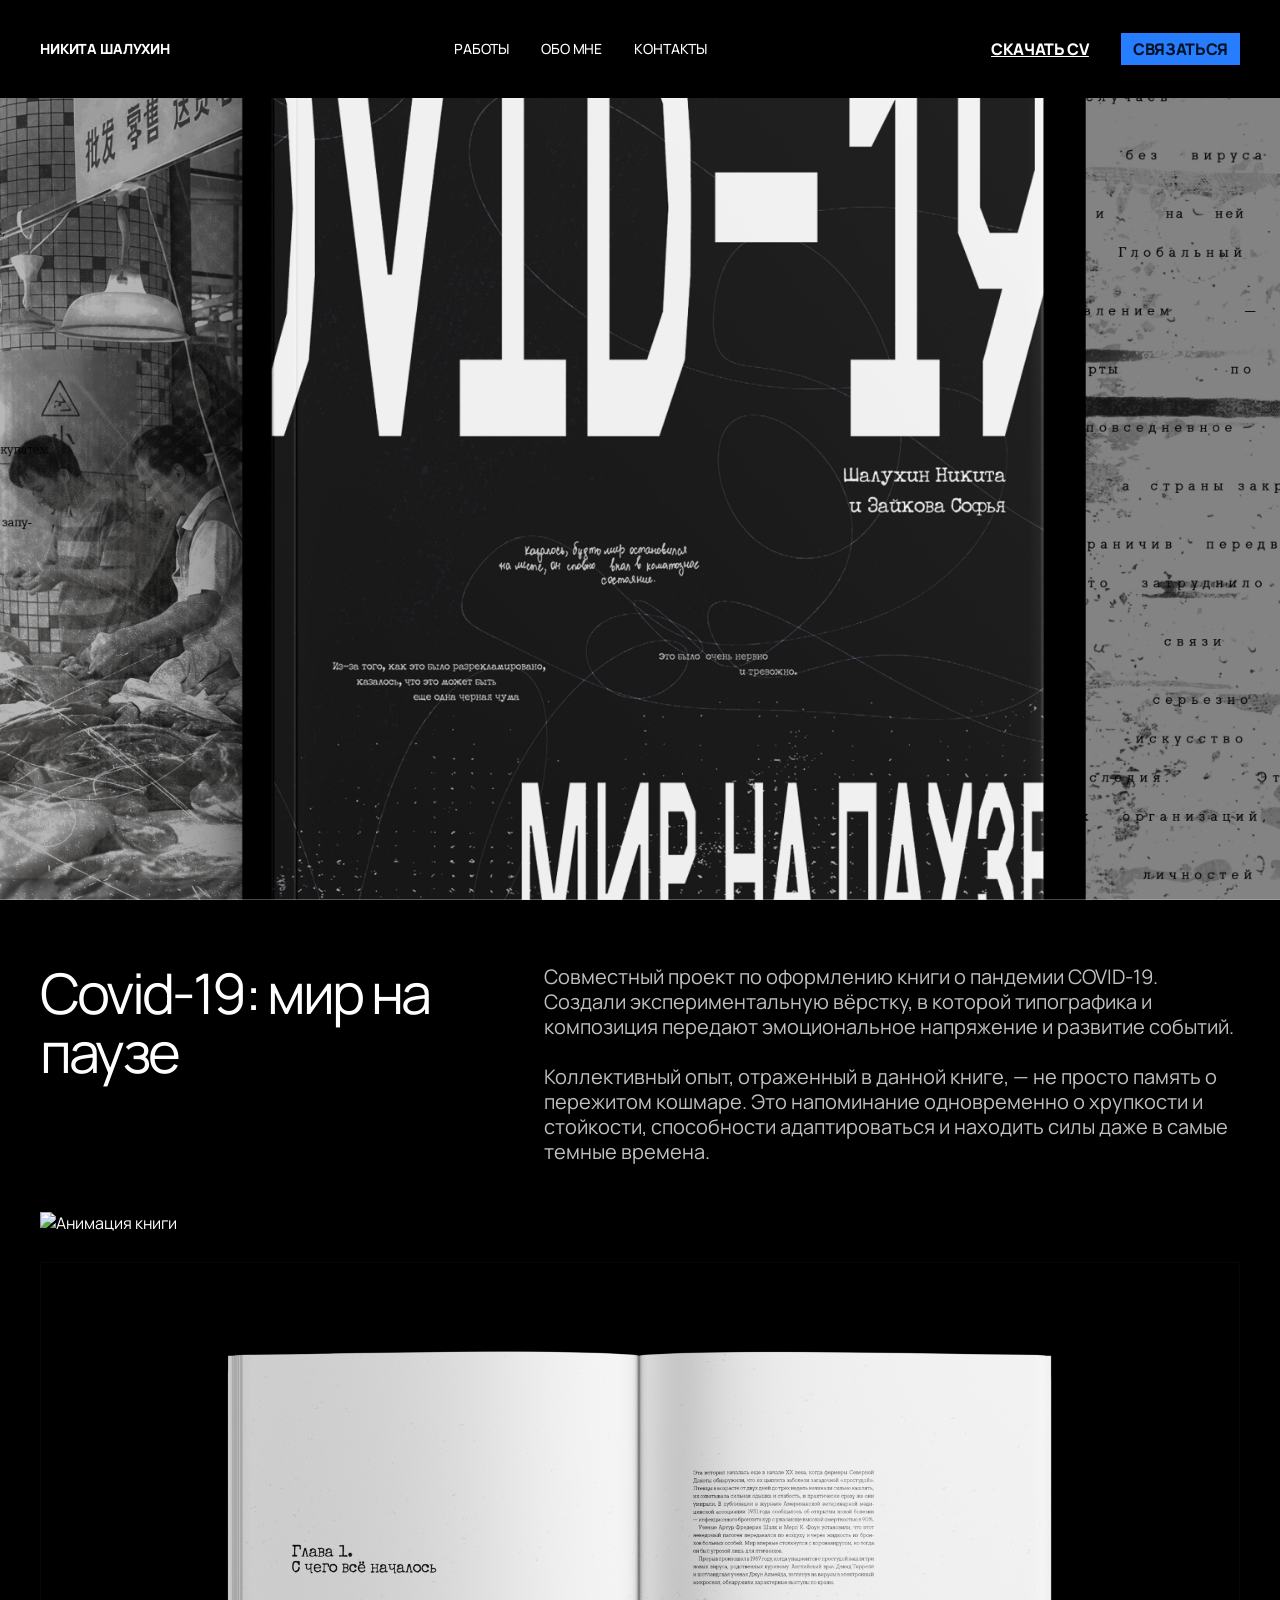
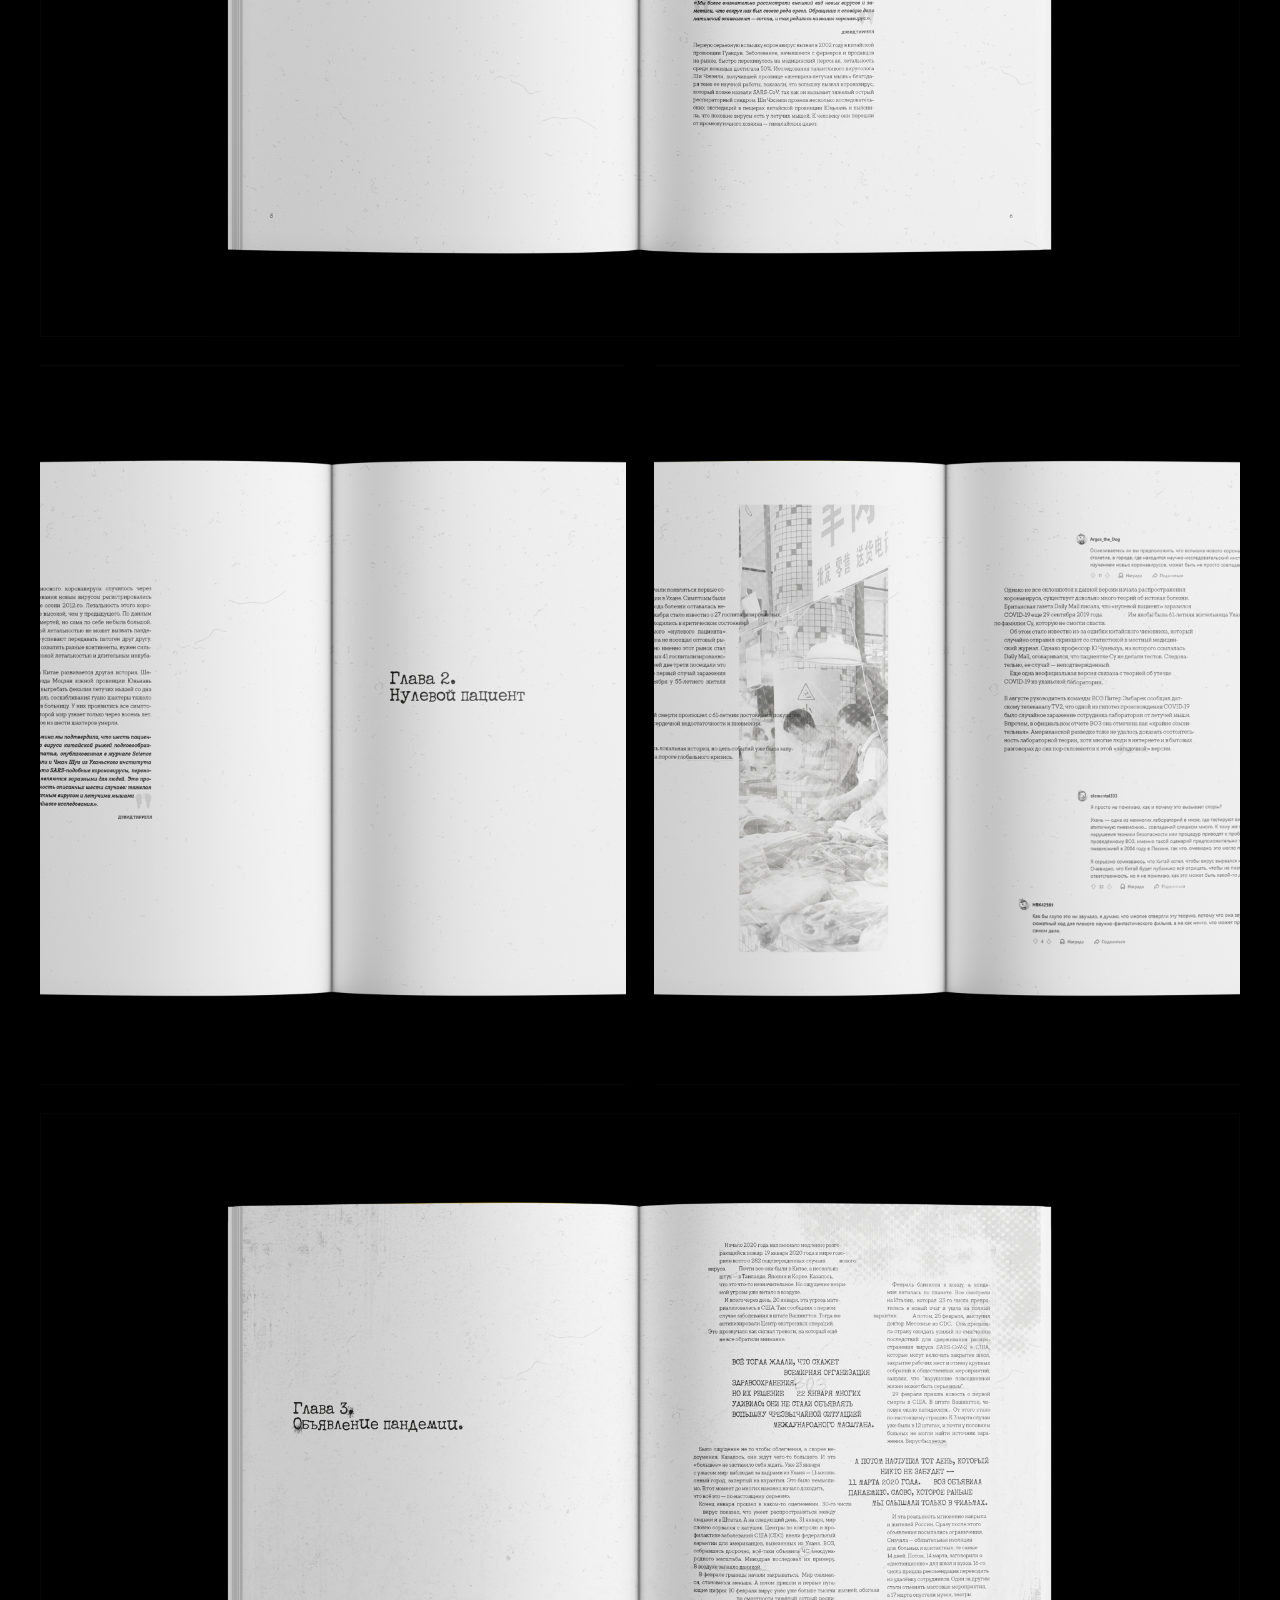
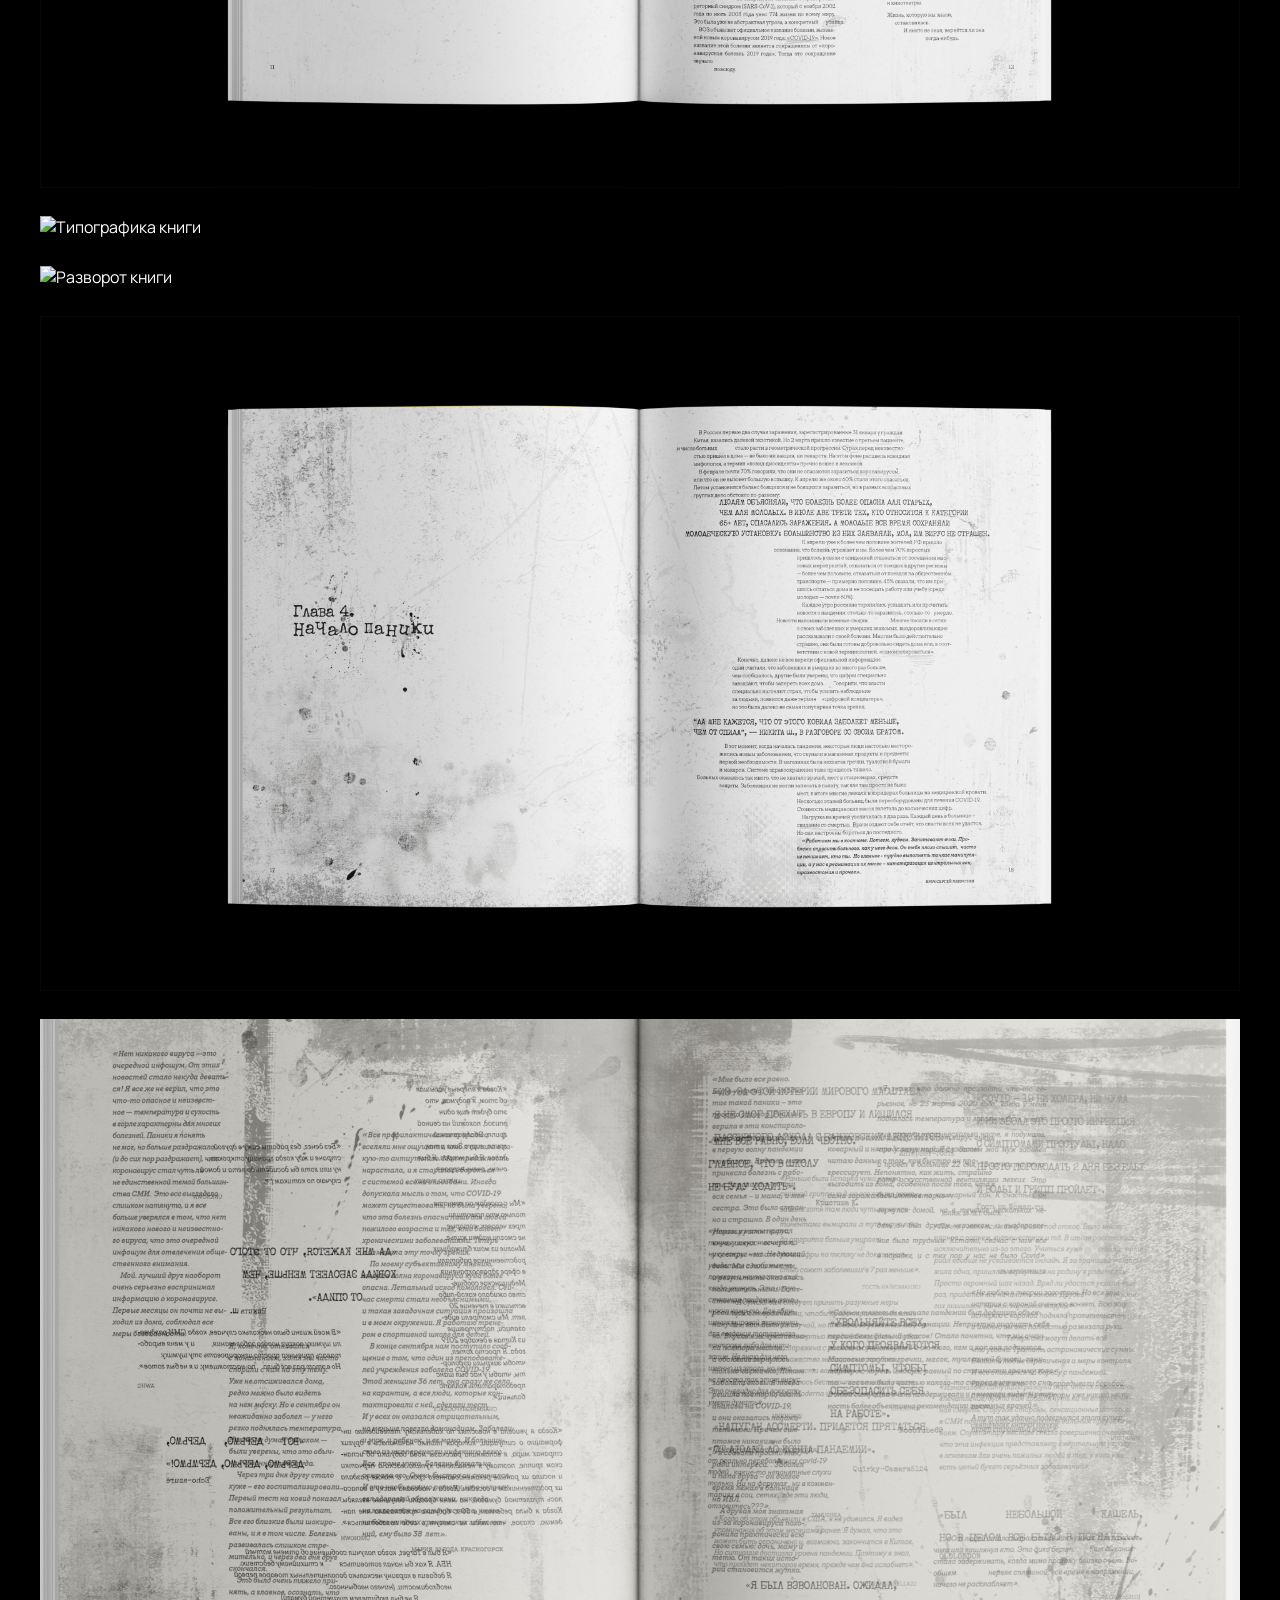
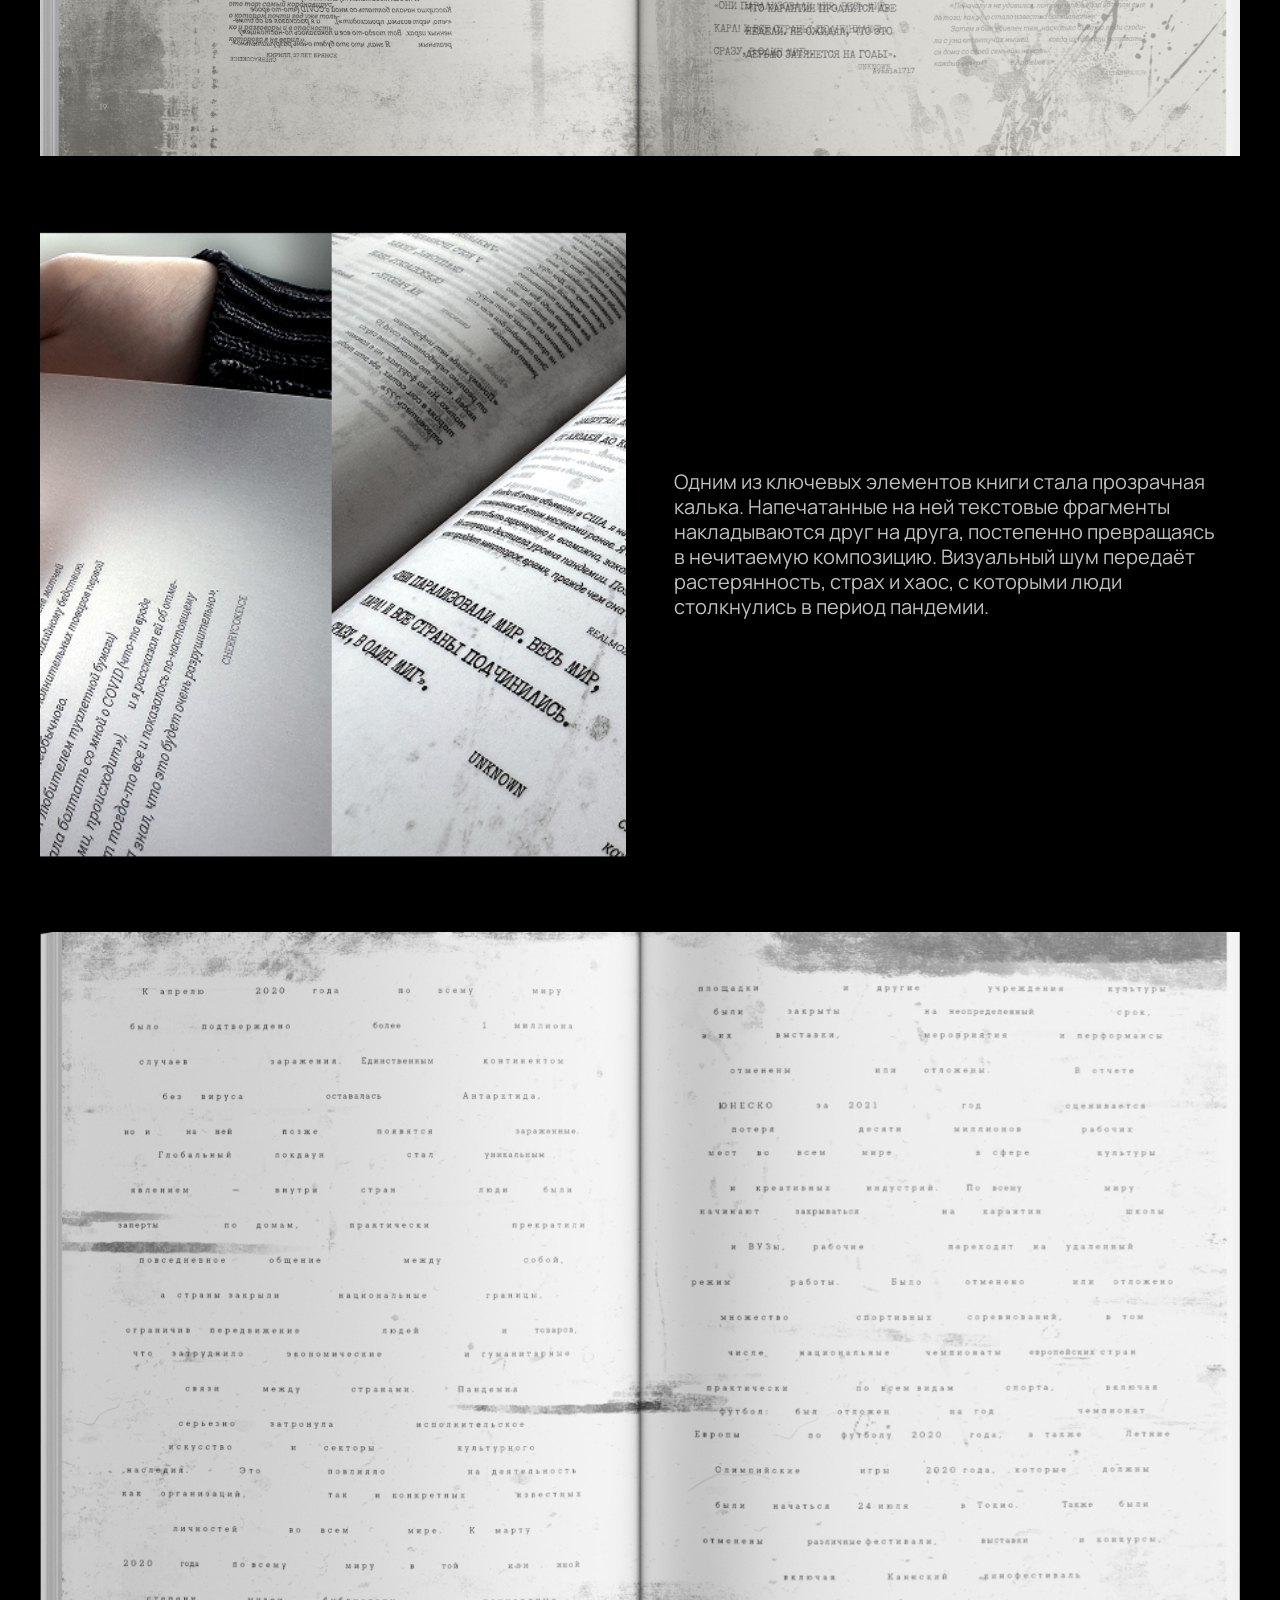
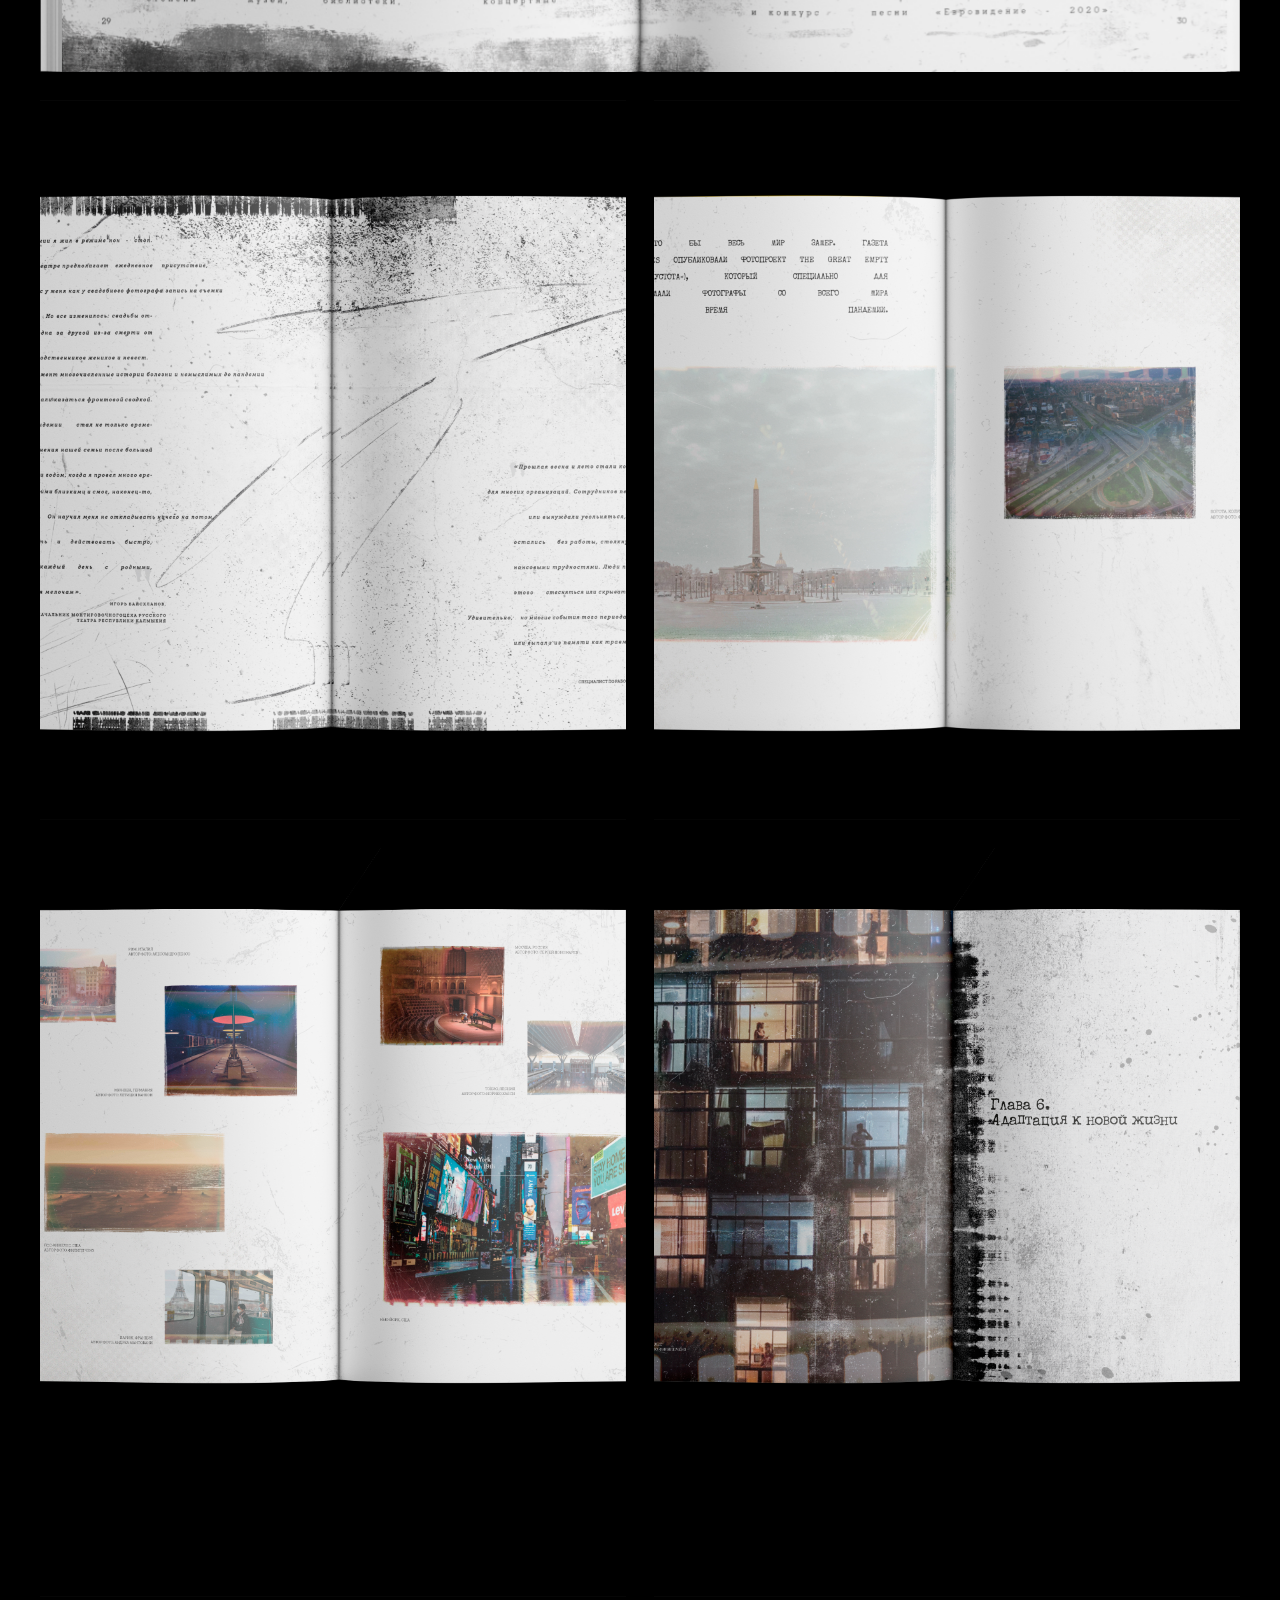
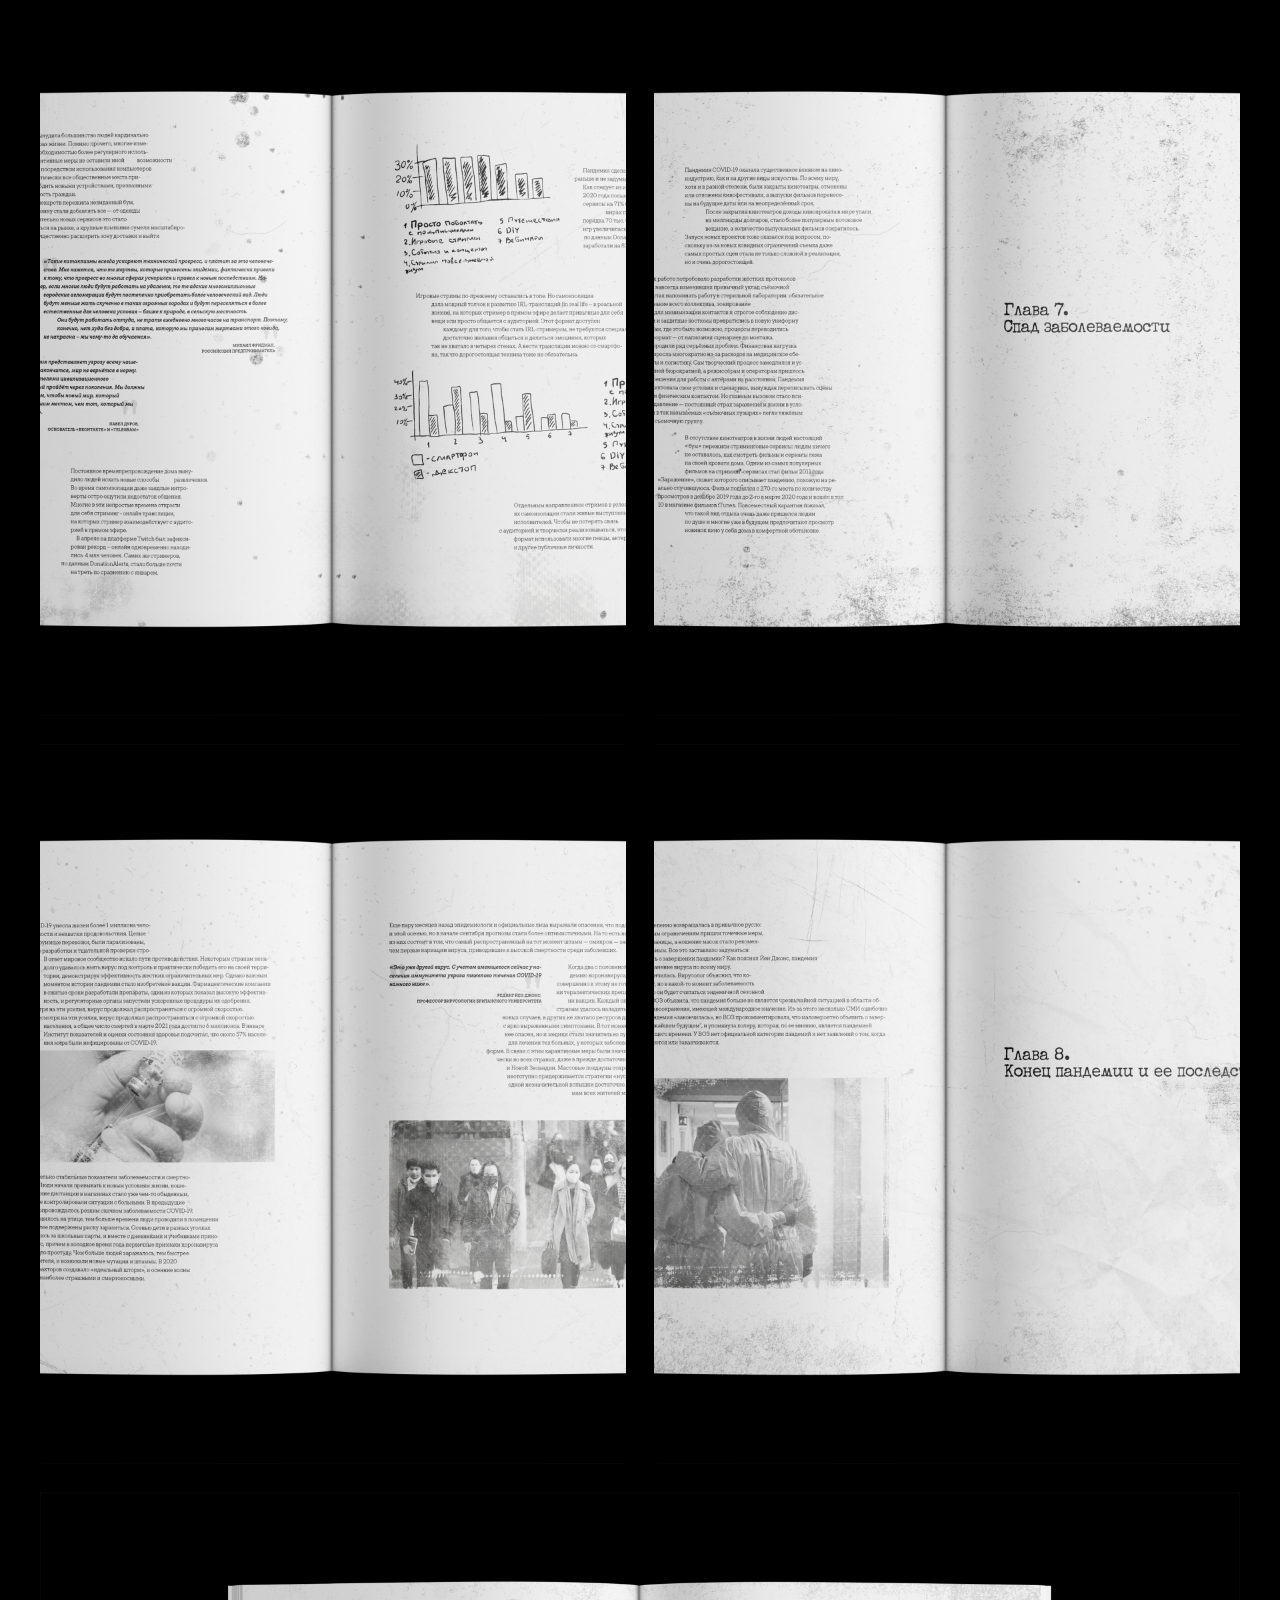
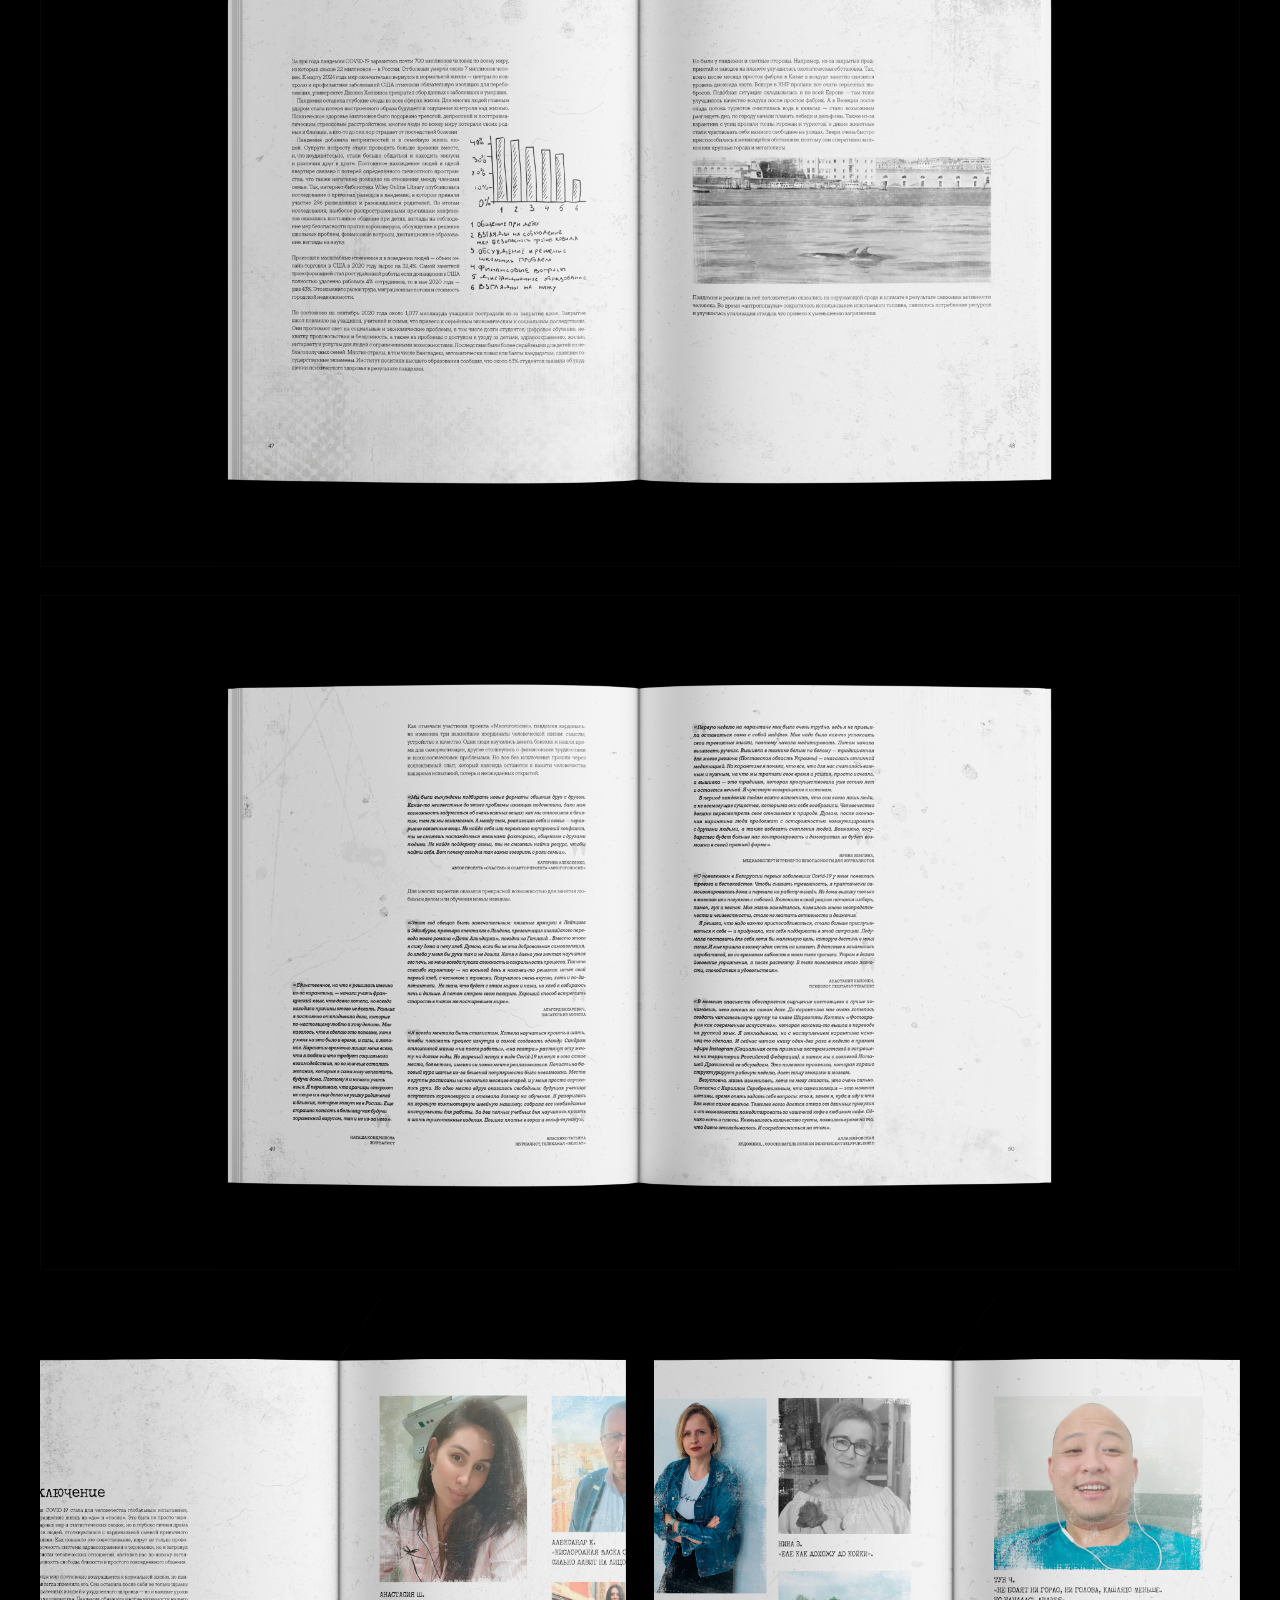
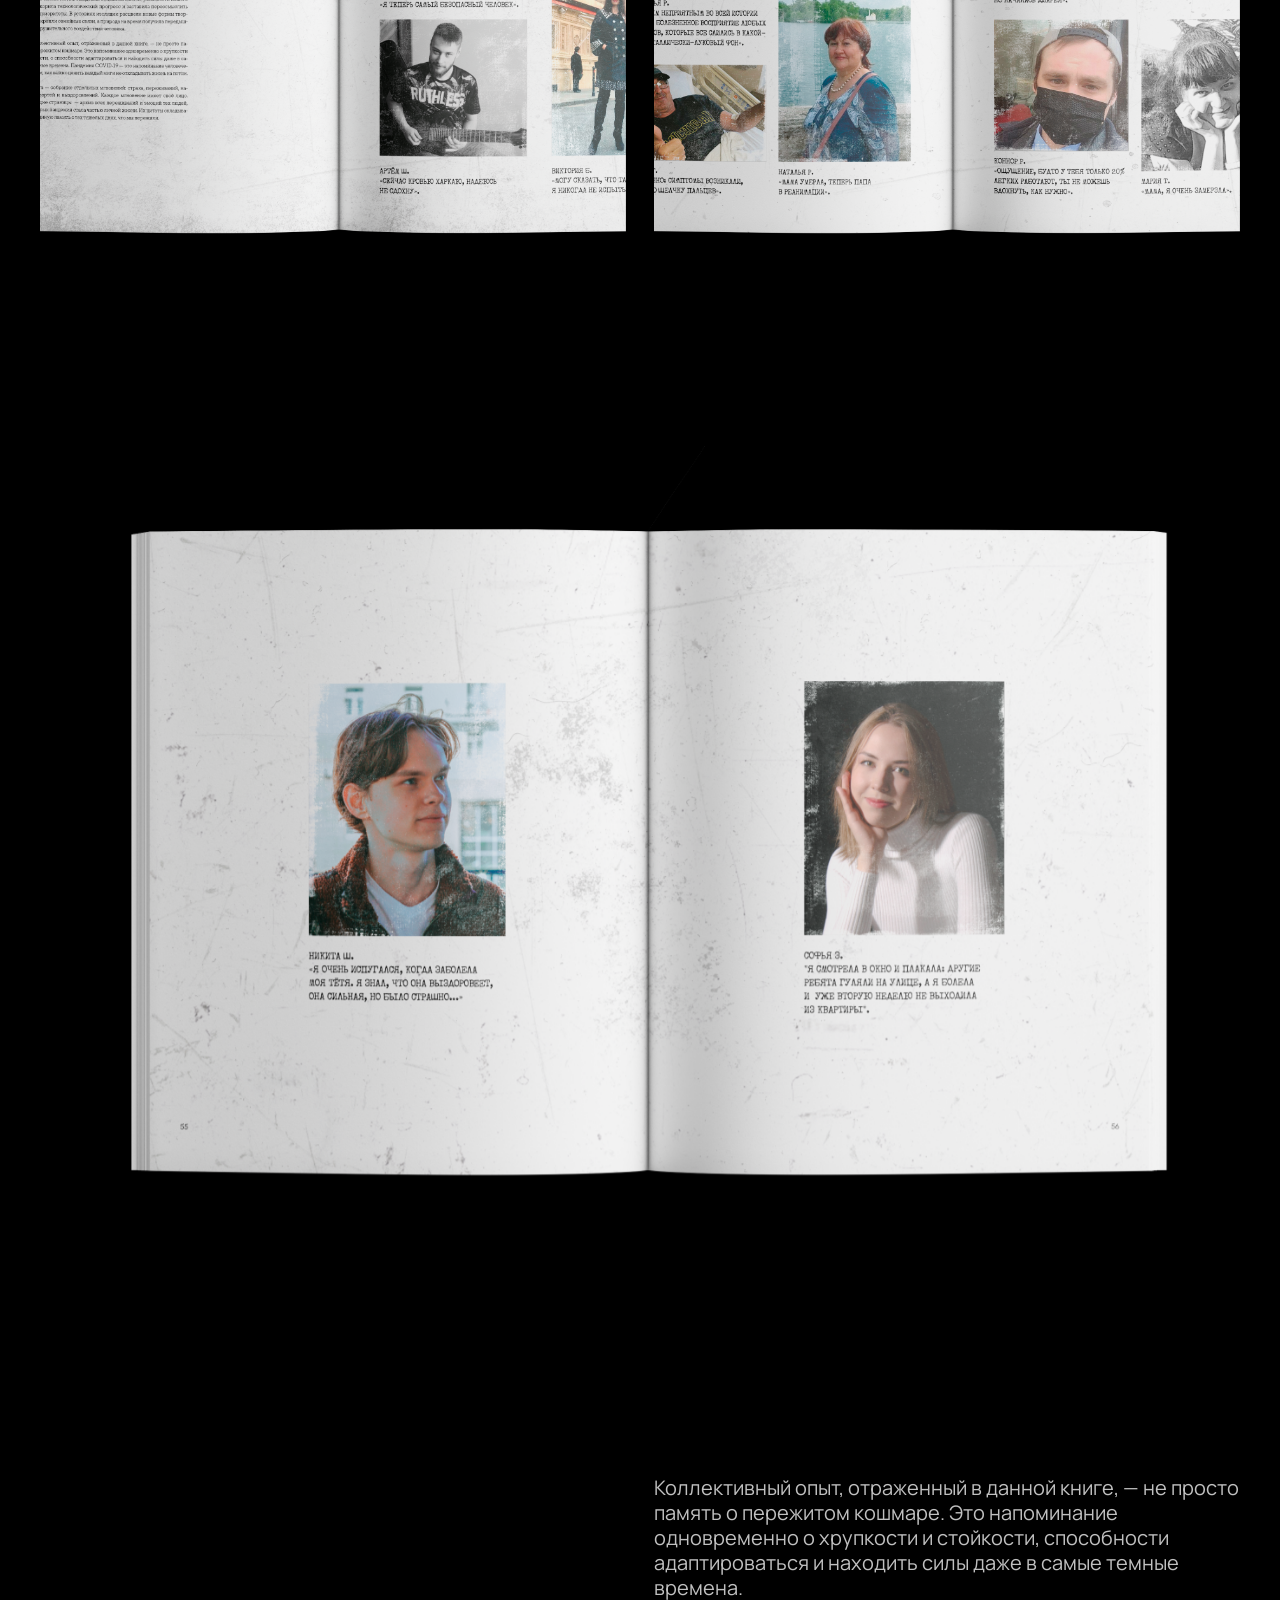
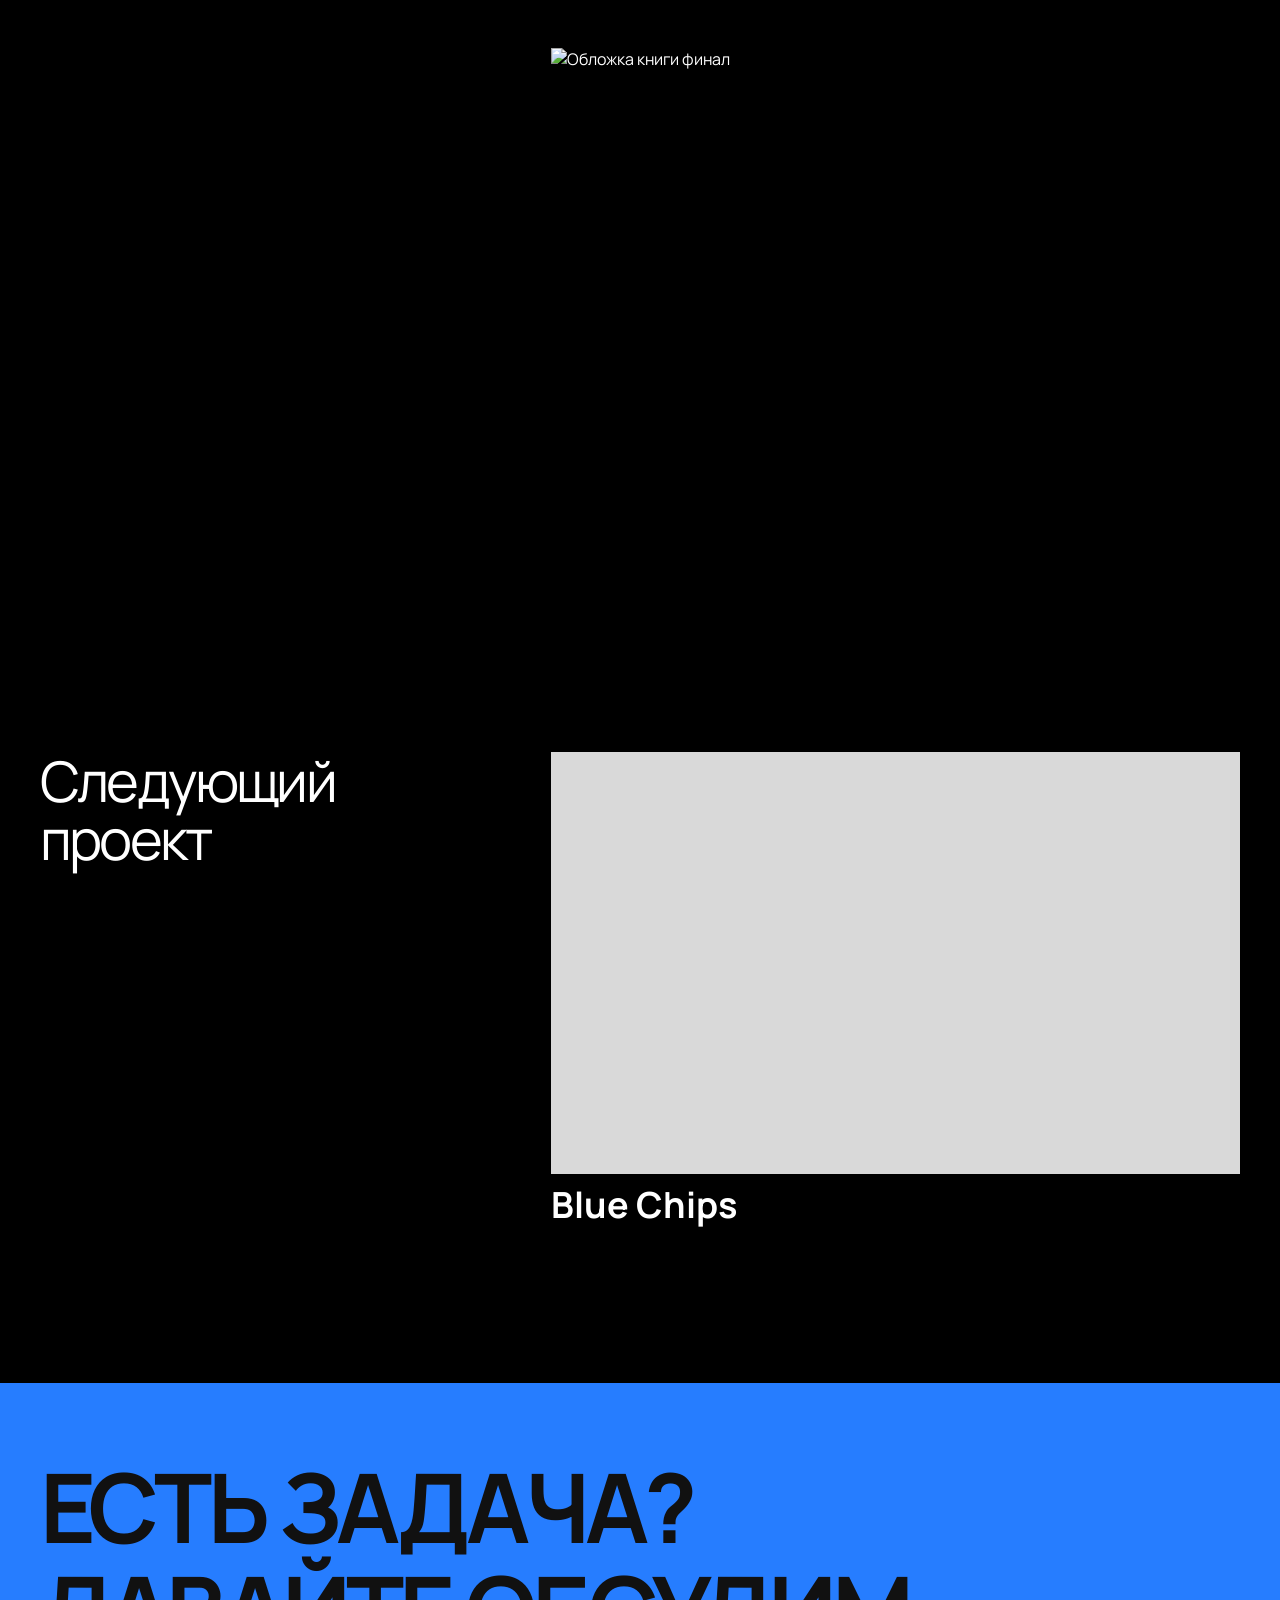
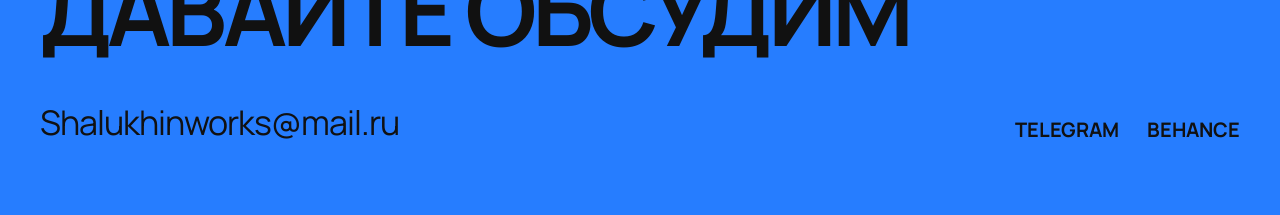
==== case-book.html @ b293dad0 "feat: чистый деплой портфолио в корень" ====
<!DOCTYPE html>
<html lang="ru">
<head>
    <meta charset="UTF-8">
    <meta name="viewport" content="width=device-width, initial-scale=1.0">
    <title>Covid-19: мир на паузе — Никита Шалухин</title>
    <link rel="preconnect" href="https://fonts.googleapis.com">
    <link rel="preconnect" href="https://fonts.gstatic.com" crossorigin>
    <link href="https://fonts.googleapis.com/css2?family=Manrope:wght@400;500;700;800&display=swap" rel="stylesheet">
    <link rel="icon" href="favicon.ico" type="image/x-icon">
    <link rel="stylesheet" href="style.css">
</head>
<body>

    <!-- Шапка сайта -->
    <header class="header">
        <div class="container header__inner">
            <a href="index.html" class="header__brand">НИКИТА ШАЛУХИН</a>

            <nav class="header__nav" aria-label="Основная навигация">
                <a href="index.html#works" class="header__link">РАБОТЫ</a>
                <a href="index.html#about" class="header__link">ОБО МНЕ</a>
                <a href="index.html#contacts" class="header__link">КОНТАКТЫ</a>
            </nav>

            <div class="header__actions">
                <a href="https://disk.yandex.ru/" target="_blank" rel="noopener" class="header__cta-link">СКАЧАТЬ CV</a>
                <a href="https://t.me/Mug_depr" target="_blank" rel="noopener" class="header__cta-btn">СВЯЗАТЬСЯ</a>
            </div>

            <button class="burger-btn" id="burgerBtn" aria-label="Открыть меню" aria-expanded="false">
                <span class="burger-btn__icon"></span>
            </button>
        </div>

        <div class="mobile-menu" id="mobileMenu" aria-hidden="true">
            <div class="mobile-menu__top">
                <a href="index.html" class="header__brand">НИКИТА ШАЛУХИН</a>
                <button class="mobile-menu__close" id="closeMenuBtn" aria-label="Закрыть меню"></button>
            </div>
            <div class="mobile-menu__body">
                <nav class="mobile-menu__nav">
                    <a href="index.html#works" class="mobile-menu__link">РАБОТЫ</a>
                    <a href="index.html#about" class="mobile-menu__link">ОБО МНЕ</a>
                    <a href="index.html#contacts" class="mobile-menu__link">КОНТАКТЫ</a>
                </nav>
                <div class="mobile-menu__actions">
                    <a href="https://disk.yandex.ru/" target="_blank" rel="noopener" class="header__cta-link">СКАЧАТЬ CV</a>
                    <a href="https://t.me/Mug_depr" target="_blank" rel="noopener" class="header__cta-btn">СВЯЗАТЬСЯ</a>
                </div>
            </div>
        </div>
    </header>

    <main id="top" class="case-page">

        <!-- Шапка кейса -->
        <section class="case-hero-book">
            <div class="case-hero-bg" style="background-image: url('assets/cases/book/Mask group.png');"></div>
        </section>

        <!-- Текстовое описание проекта -->
        <section class="container case-desc-section">
            <div class="case-desc-grid">
                <h2 class="case-desc-title">Covid-19: мир на паузе</h2>
                <p class="case-desc-text">
                    Совместный проект по оформлению книги о пандемии COVID-19. Создали экспериментальную вёрстку, в которой типографика и композиция передают эмоциональное напряжение и развитие событий.<br><br>
                    Коллективный опыт, отраженный в данной книге, — не просто память о пережитом кошмаре. Это напоминание одновременно о хрупкости и стойкости, способности адаптироваться и находить силы даже в самые темные времена.
                </p>
            </div>
        </section>

        <!-- Галерея разворотов и макетов книги -->
        <div class="container case-gallery">

            <div class="case-media-box full">
                <img src="assets/cases/book/222.gif" alt="Анимация книги" class="case-media-el">
            </div>

            <div class="case-media-box full">
                <img src="assets/cases/book/2.jpg" alt="Разворот книги 2" class="case-media-el">
            </div>

            <div class="case-grid-2">
                <div class="case-media-box half">
                    <img src="assets/cases/book/3.jpg" alt="Деталь вёрстки 3" class="case-media-el">
                </div>
                <div class="case-media-box half">
                    <img src="assets/cases/book/4.jpg" alt="Деталь вёрстки 4" class="case-media-el">
                </div>
            </div>

            <div class="case-media-box full">
                <img src="assets/cases/book/5.jpg" alt="Разворот книги 5" class="case-media-el">
            </div>

            <div class="case-media-box full">
                <img src="assets/cases/book/КНИГА КОВИД-19.png" alt="Типографика книги" class="case-media-el">
            </div>

            <div class="case-media-box full">
                <img src="assets/cases/book/КНИГА КОВИД-192.png" alt="Разворот книги" class="case-media-el">
            </div>

            <div class="case-media-box full">
                <img src="assets/cases/book/6.jpg" alt="Иллюстрация к проекту" class="case-media-el">
            </div>

            <div class="case-media-box full">
                <img src="assets/cases/book/ggg.png" alt="Фото разворота" class="case-media-el">
            </div>

            <div class="case-grid-2">
                <div class="case-media-box half">
                    <img src="assets/cases/book/Group 12.png" alt="Макет с калькой" class="case-media-el">
                </div>
                <div class="case-media-box half" style="display: flex; align-items: center;">
                    <p class="case-desc-text" style="padding: 20px;">
                        Одним из ключевых элементов книги стала прозрачная калька. Напечатанные на ней текстовые фрагменты накладываются друг на друга, постепенно превращаясь в нечитаемую композицию. Визуальный шум передаёт растерянность, страх и хаос, с которыми люди столкнулись в период пандемии.
                    </p>
                </div>
            </div>

            <div class="case-media-box full">
                <img src="assets/cases/book/Group 69.png" alt="Разворот 19" class="case-media-el">
            </div>

            <div class="case-grid-2">
                <div class="case-media-box half">
                    <img src="assets/cases/book/8.jpg" alt="Элемент книги 8" class="case-media-el">
                </div>
                <div class="case-media-box half">
                    <img src="assets/cases/book/9.jpg" alt="Элемент книги 9" class="case-media-el">
                </div>
            </div>

            <div class="case-grid-2">
                <div class="case-media-box half">
                    <img src="assets/cases/book/c9beec31ac4be3176d471c3d5ef0f723ca4db843.png" alt="Макет 1" class="case-media-el">
                </div>
                <div class="case-media-box half">
                    <img src="assets/cases/book/9e7188974d76f5be5f135314b855ae3e1d2ad98b.png" alt="Макет 2" class="case-media-el">
                </div>
            </div>

            <div class="case-grid-2">
                <div class="case-media-box half">
                    <img src="assets/cases/book/10.jpg" alt="Элемент книги 10" class="case-media-el">
                </div>
                <div class="case-media-box half">
                    <img src="assets/cases/book/11.jpg" alt="Элемент книги 11" class="case-media-el">
                </div>
            </div>

            <div class="case-grid-2">
                <div class="case-media-box half">
                    <img src="assets/cases/book/12.jpg" alt="Элемент книги 12" class="case-media-el">
                </div>
                <div class="case-media-box half">
                    <img src="assets/cases/book/13.jpg" alt="Элемент книги 13" class="case-media-el">
                </div>
            </div>

            <div class="case-media-box full">
                <img src="assets/cases/book/14.jpg" alt="Разворот 14" class="case-media-el">
            </div>

            <div class="case-media-box full">
                <img src="assets/cases/book/15.jpg" alt="Разворот 15" class="case-media-el">
            </div>

            <div class="case-grid-2">
                <div class="case-media-box half">
                    <img src="assets/cases/book/127d6bb2a204880699eb8b430777677b9bbc9865.png" alt="Деталь 26" class="case-media-el">
                </div>
                <div class="case-media-box half">
                    <img src="assets/cases/book/541d0ffa7613a7654364e9b693f959e49c6c3367.png" alt="Деталь 27" class="case-media-el">
                </div>
            </div>

            <div class="case-media-box full">
                <img src="assets/cases/book/de92c976953d7061387725d4168c0f21a58651e5.png" alt="Заключительный разворот" class="case-media-el">
            </div>

            <div class="case-grid-2">
                <div class="case-media-box half" style="height: auto;"></div>
                <div class="case-media-box half" style="height: auto; display: flex; align-items: center;">
                    <p class="case-desc-text" style="padding: 20px 0;">
                        Коллективный опыт, отраженный в данной книге, — не просто память о пережитом кошмаре. Это напоминание одновременно о хрупкости и стойкости, способности адаптироваться и находить силы даже в самые темные времена.
                    </p>
                </div>
            </div>

            <!-- Финальная обложка целиком (Пункт 8) -->
            <div class="case-media-box full book-cover-final">
                <img src="assets/cases/book/123.png" alt="Обложка книги финал" class="case-media-el">
            </div>

            <!-- Блок перехода на следующий проект (Blue Chips) -->
            <section class="next-project-section">
                <div class="next-project-grid">
                    <h2 class="next-project-heading">Следующий проект</h2>
                    <a href="case-chips.html" class="next-card">
                        <div class="next-card__img-wrap">
                            <video autoplay muted loop playsinline class="case-media-el">
                                <source src="assets/cases/chips/ChipsLogo.mp4" type="video/mp4">
                            </video>
                        </div>
                        <span class="next-card__title">Blue Chips</span>
                    </a>
                </div>
            </section>

        </div>
    </main>

    <!-- Футер -->
    <footer class="footer" id="contacts">
        <div class="container footer__inner">
            <h2 class="footer__heading">Есть задача?<br>давайте обсудим</h2>
            <div class="footer__bottom">
                <a href="mailto:Shalukhinworks@mail.ru" class="footer__email">Shalukhinworks@mail.ru</a>
                <div class="footer__socials">
                    <a href="https://t.me/ТВОЙ_НИК" target="_blank" rel="noopener" class="footer__social-link">TELEGRAM</a>
                    <a href="https://www.behance.net/b1f6076e" target="_blank" rel="noopener" class="footer__social-link">BEHANCE</a>
                </div>
            </div>
        </div>
    </footer>

    <script src="script.js"></script>
</body>
</html>
---- style.css ----
:root {
    --bg-main: #000000;
    --bg-page: #0E0E0E;
    --accent: #267DFF;
    --text-white: #FFFFFF;
    --text-muted: #C0C0C0;
    --text-dark: #111111;
    --card-placeholder: #D9D9D9;
    --font-main: 'Manrope', sans-serif;
}

*, *::before, *::after {
    box-sizing: border-box;
    margin: 0;
    padding: 0;
}

html {
    scroll-behavior: smooth;
}

body {
    background-color: var(--bg-main);
    color: var(--text-white);
    font-family: var(--font-main);
    overflow-x: hidden;
    -webkit-font-smoothing: antialiased;
}

a {
    color: inherit;
    text-decoration: none;
}

img, video {
    display: block;
    width: 100%;
    height: 100%;
    object-fit: cover;
}

/* Аппаратное ускорение для предотвращения крашей видео */
.case-media-el, .work-card__video, .hero__video {
    transform: translateZ(0);
    backface-visibility: hidden;
    perspective: 1000px;
}

/* Контейнер по сетке Figma: 1440px */
.container {
    width: 100%;
    max-width: 1440px;
    margin: 0 auto;
    padding: 0 40px;
}

/* ================= HEADER (98px height) ================= */
.header {
    position: fixed;
    top: 0;
    left: 0;
    width: 100%;
    height: 98px;
    background-color: var(--bg-main);
    z-index: 100;
}

.header__inner {
    height: 100%;
    display: flex;
    align-items: center;
    justify-content: space-between;
}

.header__brand {
    font-weight: 800;
    font-size: 14px;
    line-height: 1.2;
    letter-spacing: -0.01em;
    color: var(--text-white);
    text-transform: uppercase;
}

.header__nav {
    display: flex;
    align-items: center;
    gap: 32px;
}

.header__link {
    font-weight: 500;
    font-size: 14px;
    line-height: 1.2;
    letter-spacing: -0.01em;
    color: var(--text-white);
    transition: color 0.2s ease;
}

    .header__link:hover {
        text-decoration: underline;
    }

.header__actions {
    display: flex;
    align-items: center;
    gap: 32px;
}

.header__cta-link {
    font-weight: 800;
    font-size: 16px;
    line-height: 1;
    letter-spacing: -0.02em;
    text-decoration: underline;
    color: var(--text-white);
    transition: color 0.2s ease;
}

    .header__cta-link:hover {
        color: var(--accent);
    }

.header__cta-btn {
    display: inline-flex;
    justify-content: center;
    align-items: center;
    padding: 8px 12px;
    height: 32px;
    background-color: var(--accent);
    font-weight: 800;
    font-size: 16px;
    line-height: 1;
    letter-spacing: -0.02em;
    color: rgba(0, 0, 0, 0.86);
    transition: color 0.2s ease;
}

    .header__cta-btn:hover {
        color: var(--text-white);
    }

.burger-btn,
.mobile-menu {
    display: none;
}

/* ================= HERO (Полноэкранный адаптивный баннер) ================= */
.hero,
.case-hero-utro,
.case-hero-coffee,
.case-hero-book,
.case-hero-most,
.case-hero-chips,
.case-hero-vano {
    position: relative;
    width: 100%;
    height: 100vh;
    height: 100dvh; /* Гарантированно на всю высоту экрана мобильных и ПК */
    background-color: var(--card-placeholder);
    overflow: hidden;
    display: flex;
    align-items: center;
    justify-content: center;
    margin-top: 0; /* Убираем любые возможные отступы */
}

.hero__bg,
.case-hero-bg {
    position: absolute;
    inset: 0;
    background-size: cover;
    background-position: center;
}

.hero__video {
    position: absolute;
    top: 0;
    left: 0;
    width: 100%;
    height: 100%;
    object-fit: cover;
    z-index: 1;
    transform: none;
}

.hero__content {
    position: relative;
    z-index: 2;
    text-align: center;
    max-width: 90%;
    padding: 130px 20px 0 20px; /* Увеличили отступ сверху, чтобы опустить текст точно в визуальный центр */
    margin: 0 auto;
}
/* Анимация появления Никита Шалухин на Hero */
@keyframes heroFadeUp {
    0% {
        opacity: 0;
        transform: translateY(36px);
    }

    100% {
        opacity: 1;
        transform: translateY(0);
    }
}

.hero__title {
    font-weight: 800;
    font-size: clamp(36px, 5.5vw, 80px);
    line-height: 0.92;
    color: var(--text-white);
    margin-bottom: 24px;
    opacity: 0;
    animation: heroFadeUp 1s cubic-bezier(0.22, 1, 0.36, 1) 0.15s forwards;
}

.hero__services {
    font-weight: 400;
    font-size: clamp(16px, 1.8vw, 24px);
    line-height: 1.1;
    letter-spacing: -0.02em;
    color: var(--text-white);
    max-width: 572px;
    margin: 0 auto;
    opacity: 0;
    animation: heroFadeUp 1s cubic-bezier(0.22, 1, 0.36, 1) 0.4s forwards;
}

/* ================= ОБО МНЕ ================= */
.about {
    margin-top: 64px;
    display: grid;
    grid-template-columns: 454px 1fr;
    gap: 56px;
    align-items: center;
}

.about__photo-wrap {
    width: 454px;
    height: 528px;
    background: var(--card-placeholder);
    border: 1px solid #000000;
    filter: drop-shadow(0px 0px 134.9px rgba(0, 44, 190, 0.19));
    overflow: hidden;
}

.about__text {
    max-width: 780px;
}

.about__heading {
    font-weight: 400;
    font-size: 52px;
    line-height: 1.08;
    letter-spacing: -0.04em;
    color: var(--text-white);
    min-height: 220px;
    margin-bottom: 24px;
    cursor: pointer;
    white-space: pre-line;
}

.typewriter__caret {
    display: inline-block;
    width: 2.5px;
    height: 44px;
    background-color: var(--text-white);
    vertical-align: middle;
    margin-left: 4px;
    animation: blink 0.8s step-end infinite;
}

@keyframes blink {
    50% {
        opacity: 0;
    }
}

.about__desc {
    font-weight: 400;
    font-size: 20px;
    line-height: 25px;
    color: var(--text-muted);
    max-width: 740px;
}

/* ================= ИЗБРАННЫЕ РАБОТЫ ================= */
.works {
    margin-top: 88px;
    padding-bottom: 88px;
}

.works__section-title {
    font-weight: 700;
    font-size: 40px;
    line-height: 48px;
    letter-spacing: -0.05em;
    text-transform: uppercase;
    margin-bottom: 28px;
}

.works__list {
    display: flex;
    flex-direction: column;
    gap: 36px;
}

.works__row-2col {
    display: grid;
    grid-template-columns: repeat(2, 1fr);
    gap: 28px;
}

.work-card__link {
    display: block;
}

.work-card__img-wrap {
    width: 100%;
    background-color: var(--card-placeholder);
    overflow: hidden;
    margin-bottom: 14px;
    position: relative;
    transition: transform 0.4s ease;
}

.work-card--full .work-card__img-wrap {
    height: 780px;
}

.work-card--half .work-card__img-wrap {
    height: 422px;
}

.work-card__link:hover .work-card__img-wrap {
    transform: none;
}

.work-card__video, .work-card__img {
    width: 100%;
    height: 100%;
    object-fit: cover;
    transform: none;
}

.work-card__meta {
    display: flex;
    justify-content: space-between;
    align-items: baseline;
    margin-bottom: 8px;
}

.work-card__title {
    font-weight: 700;
    font-size: 36px;
    line-height: 34px;
    color: var(--text-white);
}

.work-card__tag {
    font-weight: 400;
    font-size: 16px;
    line-height: 22px;
    text-transform: uppercase;
    color: var(--text-muted);
    text-align: right;
}

.work-card__desc {
    font-weight: 500;
    font-size: 16px;
    line-height: 20px;
    color: var(--text-muted);
    max-width: 704px;
}

/* ================= СТИЛИ ПОДСТРАНИЦ КЕЙСОВ ================= */
.case-page {
    padding-top: 0;
}

.case-desc-section {
    padding: 64px 40px 48px;
}

.case-desc-grid {
    display: flex;
    justify-content: space-between;
    align-items: flex-start;
    gap: 64px;
    width: 100%;
}

.case-desc-title {
    width: 440px;
    flex-shrink: 0;
    font-family: 'Manrope', sans-serif;
    font-weight: 400;
    font-size: 56px;
    line-height: 1.05;
    letter-spacing: -0.05em;
    color: #FFFFFF;
    margin: 0;
}

.case-desc-text {
    width: 704px;
    font-family: 'Manrope', sans-serif;
    font-weight: 400;
    font-size: 20px;
    line-height: 25px;
    color: #C0C0C0;
    margin: 0;
}

.case-gallery {
    display: flex;
    flex-direction: column;
    gap: 28px;
    padding-bottom: 80px;
}

.case-media-box {
    width: 100%;
    overflow: hidden;
}

.case-media-el {
    width: 100%;
    height: 100%;
    object-fit: cover;
    display: block;
}

.case-grid-2 {
    display: grid;
    grid-template-columns: repeat(2, 1fr);
    gap: 28px;
    width: 100%;
}

    .case-grid-2 .case-media-box.half {
        width: 100%;
        height: 720px;
    }

/* Финальная обложка книги полностью видна без обрезки (Пункт 8) */
.case-media-box.book-cover-final {
    height: 620px !important;
    display: flex;
    align-items: center;
    justify-content: center;
    background-color: transparent;
}

    .case-media-box.book-cover-final .case-media-el {
        object-fit: contain !important;
        width: auto;
        max-width: 100%;
        max-height: 100%;
    }

/* ================= СЛЕДУЮЩИЙ ПРОЕКТ ================= */
.next-project-section {
    padding: 56px 0 80px;
}

.next-project-grid {
    display: flex;
    justify-content: space-between;
    align-items: flex-start;
    gap: 48px;
}

.next-project-heading {
    font-family: 'Manrope', sans-serif;
    font-weight: 400;
    font-size: 56px;
    line-height: 1.05;
    letter-spacing: -0.05em;
    color: #FFFFFF;
}

.next-card {
    display: block;
    width: 704px;
    max-width: 100%;
}

.next-card__img-wrap {
    width: 100%;
    height: 422px;
    background-color: var(--card-placeholder);
    overflow: hidden;
    margin-bottom: 14px;
}

.next-card__img {
    width: 100%;
    height: 100%;
    object-fit: cover;
}

.next-card__title {
    font-family: 'Manrope', sans-serif;
    font-weight: 700;
    font-size: 36px;
    line-height: 34px;
    color: #FFFFFF;
}

/* ================= ФУТЕР ================= */
.footer {
    width: 100%;
    background-color: var(--accent);
    color: var(--text-dark);
    padding: 72px 0;
}

.footer__inner {
    display: flex;
    flex-direction: column;
    justify-content: space-between;
    min-height: 280px;
}

.footer__heading {
    font-weight: 700;
    font-size: 96px;
    line-height: 1.08;
    letter-spacing: -0.05em;
    text-transform: uppercase;
    color: var(--text-dark);
    max-width: 1120px;
    margin-bottom: 40px;
}

.footer__bottom {
    display: flex;
    justify-content: space-between;
    align-items: flex-end;
    width: 100%;
}

.footer__email {
    font-weight: 400;
    font-size: 34px;
    line-height: 1.2;
    letter-spacing: -1px;
    color: var(--text-dark);
}

.footer__socials {
    display: flex;
    gap: 28px;
}

.footer__social-link {
    font-weight: 700;
    font-size: 20px;
    line-height: 27px;
    color: var(--text-dark);
    transition: color 0.2s ease;
}

    .footer__social-link:hover {
        color: var(--text-white);
    }

/* ================= BREAKPOINT: 1024px ================= */
@media (max-width: 1199px) {
    body {
        background-color: var(--bg-page);
    }

    .container,
    .case-desc-section {
        padding-left: 32px;
        padding-right: 32px;
    }

    .about {
        grid-template-columns: 300px 1fr;
        gap: 40px;
        margin-top: 48px;
    }

    .about__photo-wrap {
        width: 300px;
        height: 350px;
    }

    .about__heading {
        font-size: 34px;
        line-height: 1.12;
        min-height: 150px;
    }

    .typewriter__caret {
        height: 30px;
    }

    .about__desc {
        font-size: 16px;
        line-height: 21px;
    }

    .works__section-title {
        font-size: 32px;
        line-height: 37px;
    }

    .work-card--full .work-card__img-wrap {
        height: 520px;
    }

    .work-card--half .work-card__img-wrap {
        height: 290px;
    }

    .work-card__title {
        font-size: 28px;
        line-height: 30px;
    }

    .case-desc-grid {
        gap: 40px;
    }

    .case-desc-title {
        width: 280px;
        font-size: 40px;
    }

    .case-desc-text {
        width: 100%;
        font-size: 17px;
        line-height: 22px;
    }

    .case-grid-2 .case-media-box.half {
        height: 480px;
    }

    .next-project-heading {
        font-size: 40px;
    }

    .next-card {
        width: 55%;
    }

    .next-card__img-wrap {
        height: 300px;
    }

    .footer {
        padding: 48px 0;
    }

    .footer__inner {
        min-height: 180px;
    }

    .footer__heading {
        font-size: 52px;
        line-height: 1.1;
        letter-spacing: -2.5px;
        margin-bottom: 24px;
    }

    .footer__email {
        font-size: 24px;
    }

    .footer__social-link {
        font-size: 14px;
    }
}

/* ================= BREAKPOINT: 768px ================= */
@media (max-width: 900px) {
    .container,
    .case-desc-section {
        padding-left: 24px;
        padding-right: 24px;
    }

    .header {
        height: 64px;
        background-color: var(--bg-page);
    }

    .header__nav,
    .header__actions {
        display: none;
    }

    .burger-btn {
        display: block;
        width: 28px;
        height: 28px;
        background: none;
        border: none;
        cursor: pointer;
        position: relative;
        z-index: 210;
    }

    .burger-btn__icon,
    .burger-btn__icon::before,
    .burger-btn__icon::after {
        content: '';
        position: absolute;
        left: 2px;
        right: 2px;
        height: 2.5px;
        background-color: var(--accent);
        transition: 0.3s ease;
    }

    .burger-btn__icon {
        top: 13px;
    }

        .burger-btn__icon::before {
            top: -7px;
            left: 0;
            right: 0;
        }

        .burger-btn__icon::after {
            top: 7px;
            left: 0;
            right: 0;
        }

    .mobile-menu {
        display: block;
        position: fixed;
        top: 0;
        left: 0;
        width: 100%;
        background-color: var(--bg-page);
        z-index: 250;
        transform: translateY(-100%);
        transition: transform 0.35s cubic-bezier(0.22, 1, 0.36, 1);
        padding: 20px 24px 36px;
        border-bottom: 1px solid rgba(255, 255, 255, 0.08);
    }

        .mobile-menu.is-open {
            transform: translateY(0);
        }

    .mobile-menu__top {
        display: flex;
        justify-content: space-between;
        align-items: center;
        margin-bottom: 32px;
    }

    .mobile-menu__close {
        width: 32px;
        height: 32px;
        background: none;
        border: none;
        cursor: pointer;
        position: relative;
        display: flex;
        align-items: center;
        justify-content: center;
    }

        .mobile-menu__close::before,
        .mobile-menu__close::after {
            content: '';
            position: absolute;
            width: 22px;
            height: 2.5px;
            background-color: var(--accent);
        }

        .mobile-menu__close::before {
            transform: rotate(45deg);
        }

        .mobile-menu__close::after {
            transform: rotate(-45deg);
        }

    .mobile-menu__body {
        display: flex;
        justify-content: space-between;
        gap: 48px;
    }

    .mobile-menu__nav {
        display: flex;
        flex-direction: column;
        gap: 24px;
    }

    .mobile-menu__link {
        font-weight: 500;
        font-size: 16px;
        color: var(--text-white);
    }

    .mobile-menu__actions {
        display: flex;
        flex-direction: column;
        align-items: flex-start;
        gap: 24px;
    }

    .about {
        grid-template-columns: 230px 1fr;
        gap: 28px;
    }

    .about__photo-wrap {
        width: 230px;
        height: 270px;
    }

    .about__heading {
        font-size: 24px;
        line-height: 28px;
        min-height: 112px;
    }

    .about__desc {
        font-size: 15px;
        line-height: 20px;
    }

    .works {
        margin-top: 64px;
        padding-bottom: 64px;
    }

    .works__section-title {
        font-size: 24px;
        line-height: 28px;
    }

    .work-card--full .work-card__img-wrap {
        height: 400px;
    }

    .work-card--half .work-card__img-wrap {
        height: 210px;
    }

    .work-card__title {
        font-size: 22px;
        line-height: 24px;
    }

    .case-desc-title {
        width: 220px;
        font-size: 32px;
    }

    .case-desc-text {
        font-size: 15px;
        line-height: 20px;
    }

    .case-grid-2 .case-media-box.half {
        height: 360px;
    }

    .footer__heading {
        font-size: 38px;
        line-height: 44px;
        letter-spacing: -1.8px;
    }

    .footer__email {
        font-size: 20px;
    }
}

/* ================= BREAKPOINT: Mobile ================= */
@media (max-width: 640px) {
    .container,
    .case-desc-section {
        padding-left: 16px;
        padding-right: 16px;
    }

    .header {
        height: 64px;
    }

    .mobile-menu {
        height: 100vh;
        height: 100dvh;
        padding: 20px 16px;
        transform: translateX(100%);
    }

        .mobile-menu.is-open {
            transform: translateX(0);
        }

    .mobile-menu__body {
        flex-direction: column;
        justify-content: flex-start;
        gap: 32px;
    }

    .hero,
    .case-hero-utro,
    .case-hero-coffee,
    .case-hero-book,
    .case-hero-most,
    .case-hero-chips,
    .case-hero-vano {
        min-height: 460px;
    }

    .about {
        grid-template-columns: 1fr;
        gap: 24px;
        margin-top: 40px;
    }

    .about__photo-wrap {
        width: 100%;
        height: 320px;
    }

    .about__heading {
        font-size: 22px;
        line-height: 26px;
        min-height: 104px;
        margin-bottom: 16px;
    }

    .typewriter__caret {
        height: 22px;
    }

    .about__desc {
        font-size: 14px;
        line-height: 19px;
    }

    .works {
        margin-top: 48px;
        padding-bottom: 48px;
    }

    .works__section-title {
        font-size: 20px;
        line-height: 24px;
        margin-bottom: 20px;
    }

    .works__list {
        gap: 28px;
    }

    .works__row-2col {
        grid-template-columns: 1fr;
        gap: 28px;
    }

    .work-card--full .work-card__img-wrap,
    .work-card--half .work-card__img-wrap {
        height: 220px;
    }

    .work-card__title {
        font-size: 18px;
        line-height: 22px;
    }

    .work-card__desc {
        font-size: 14px;
        line-height: 18px;
    }

    .case-desc-section {
        padding-top: 40px;
        padding-bottom: 32px;
    }

    .case-desc-grid {
        flex-direction: column;
        gap: 16px;
    }

    .case-desc-title {
        width: 100%;
        font-size: 28px;
        line-height: 32px;
    }

    .case-desc-text {
        width: 100%;
        font-size: 14px;
        line-height: 19px;
    }

    .case-gallery {
        gap: 20px;
        padding-bottom: 48px;
    }

    .case-grid-2 {
        grid-template-columns: 1fr;
        gap: 20px;
    }

        .case-grid-2 .case-media-box.half {
            height: 300px;
        }

    .case-media-box.book-cover-final {
        height: 340px !important;
    }

    .next-project-section {
        padding: 36px 0 48px;
    }

    .next-project-grid {
        flex-direction: column;
        align-items: flex-start;
        gap: 20px;
    }

    .next-project-heading {
        font-size: 26px;
    }

    .next-card {
        width: 100%;
    }

    .next-card__img-wrap {
        height: 220px;
    }

    .next-card__title {
        font-size: 20px;
    }

    .footer {
        padding: 36px 0;
    }

    .footer__inner {
        min-height: auto;
        gap: 28px;
    }

    .footer__heading {
        font-size: 32px;
        line-height: 36px;
        letter-spacing: -1.2px;
        margin-bottom: 0;
    }

    .footer__bottom {
        flex-direction: column;
        align-items: flex-start;
        gap: 12px;
    }

    .footer__email {
        font-size: 16px;
        line-height: 22px;
    }

    .footer__social-link {
        font-size: 14px;
        line-height: 20px;
    }
}
/* Скрываем описание карточек на мобильных устройствах */
@media (max-width: 768px) {
    .work-card__desc {
        display: none;
    }
}
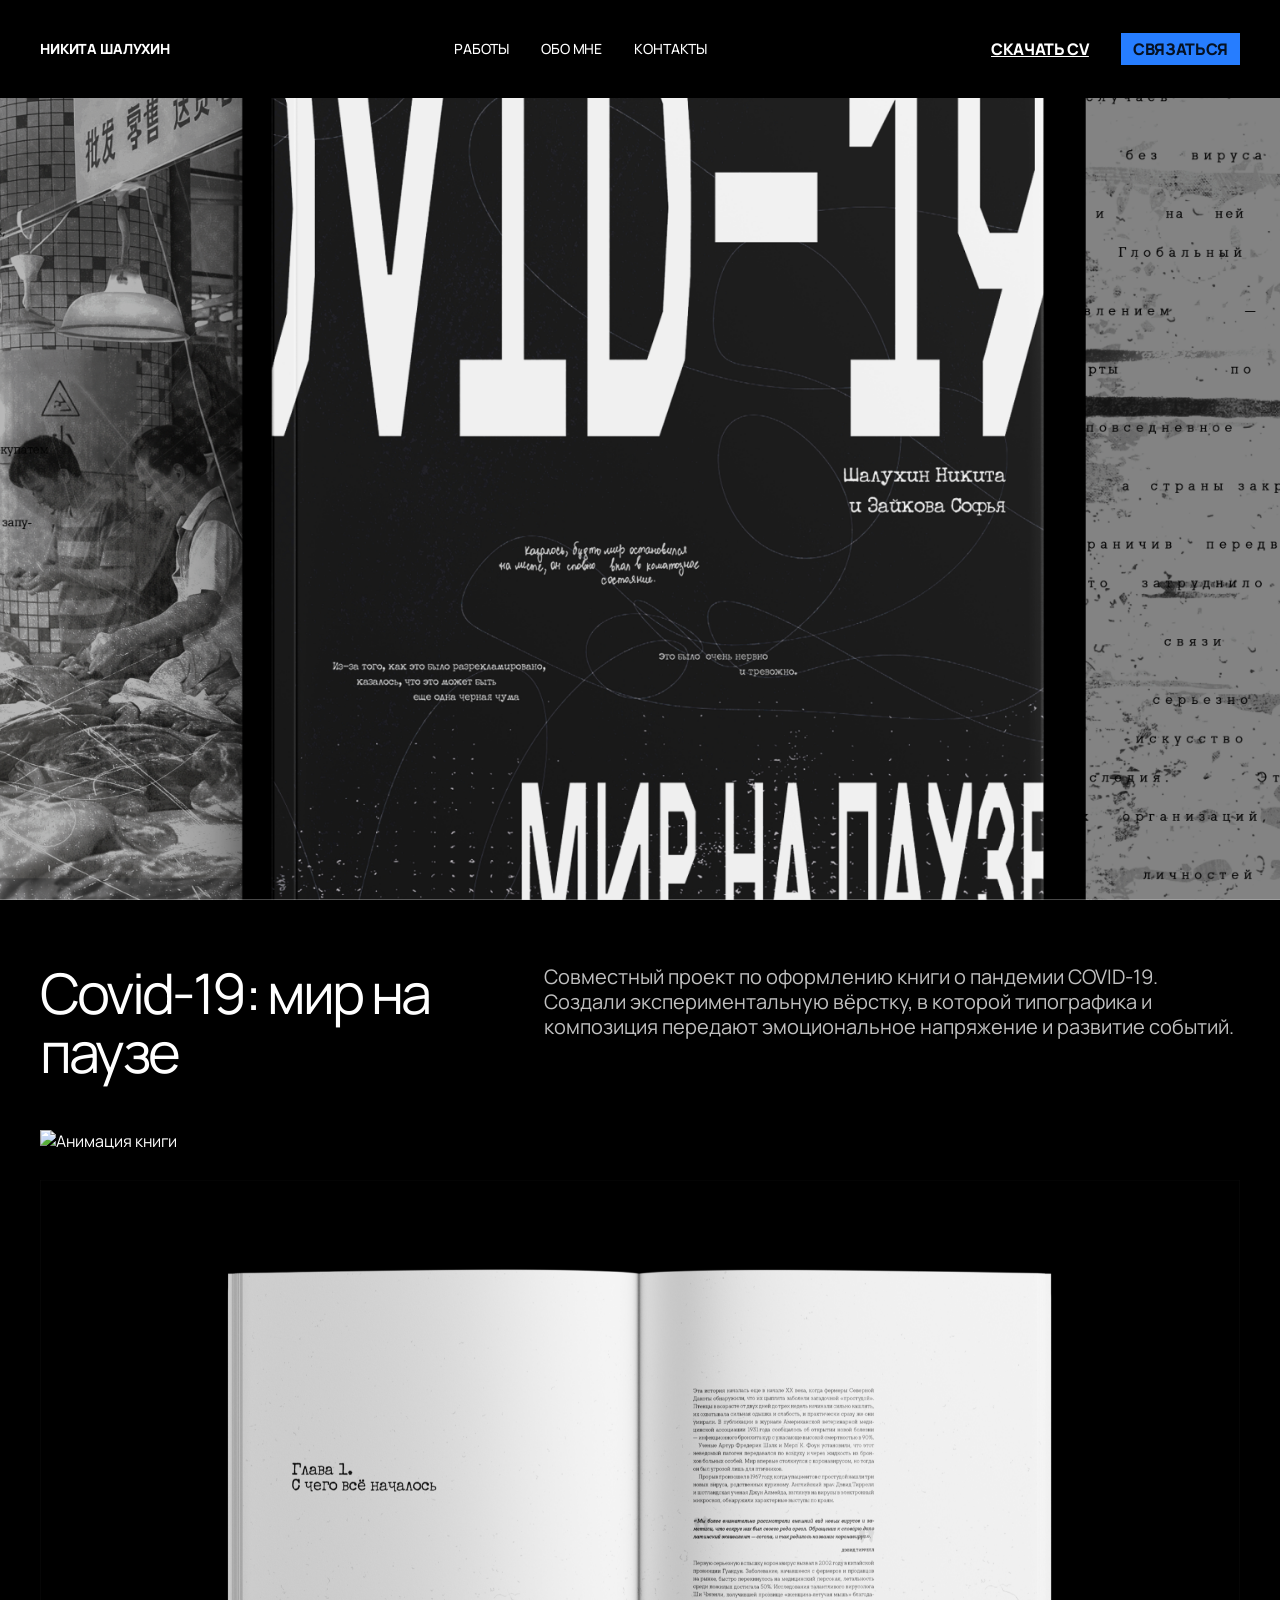
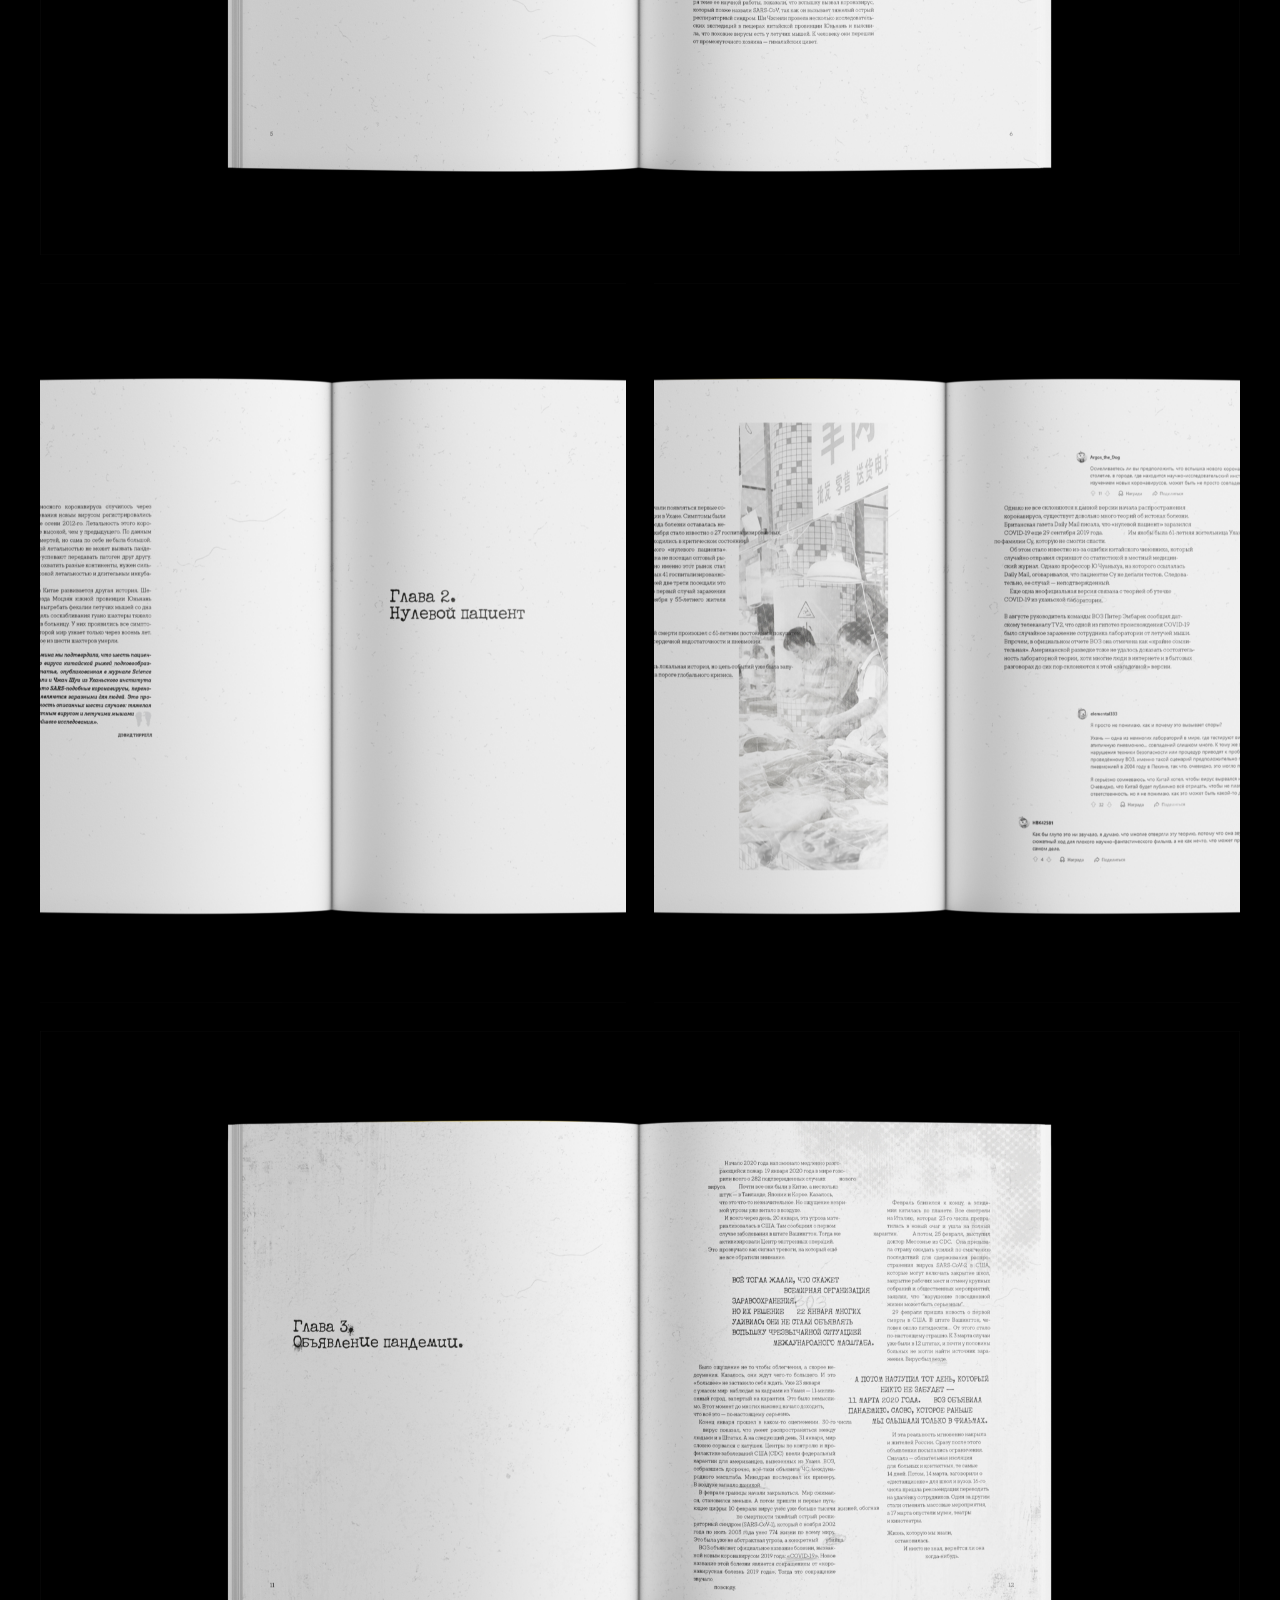
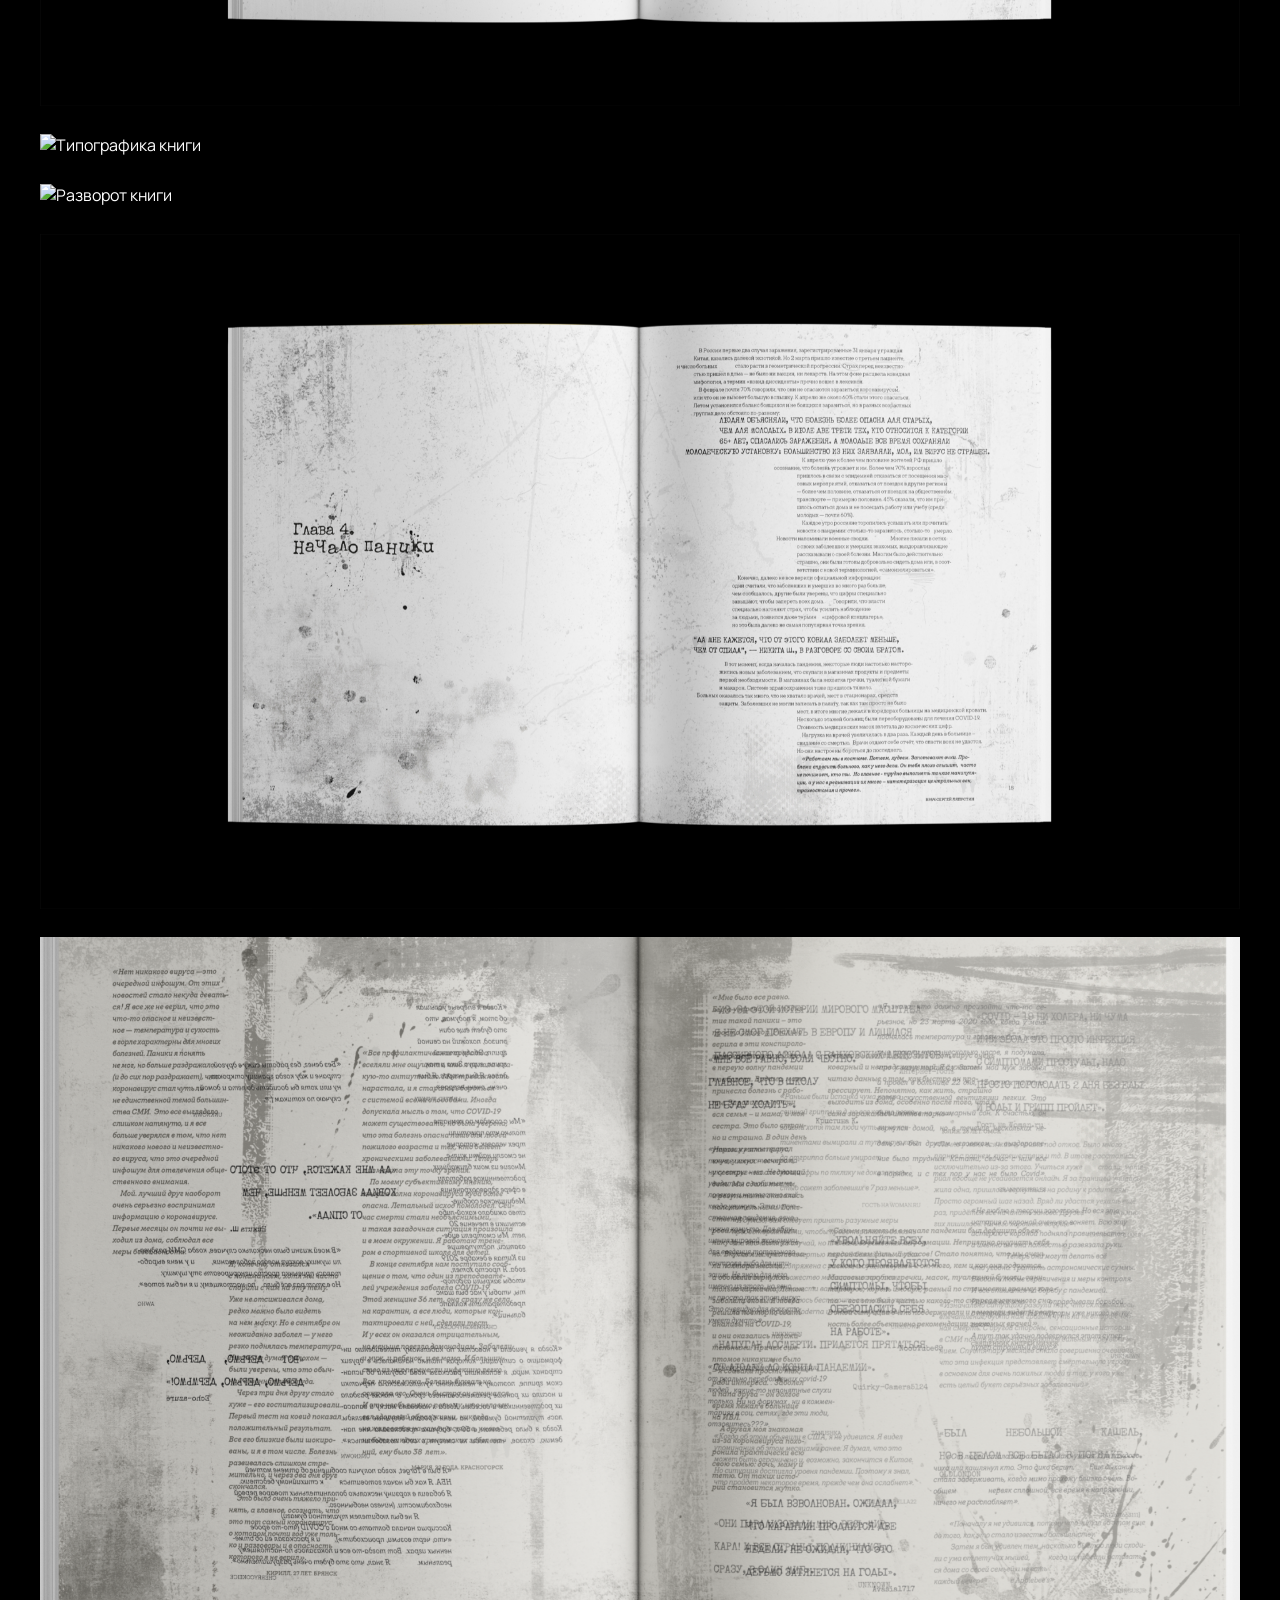
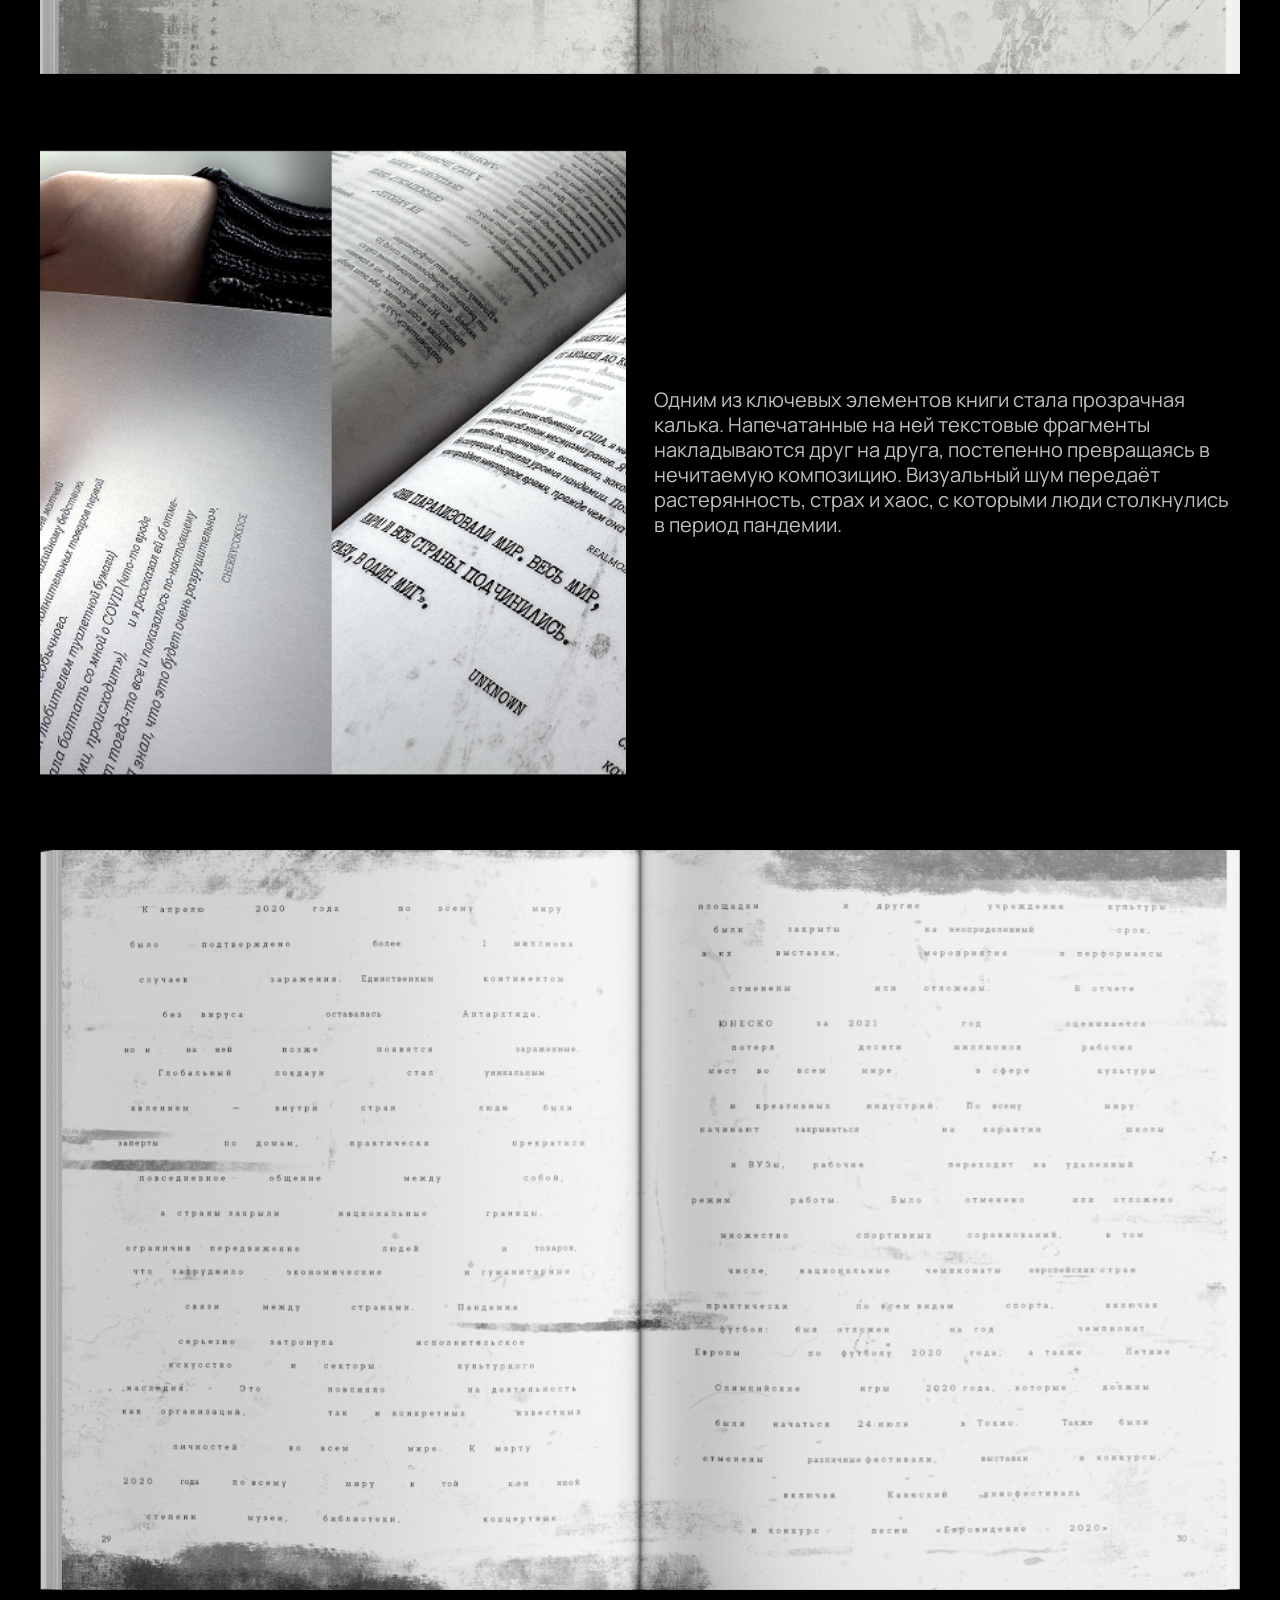
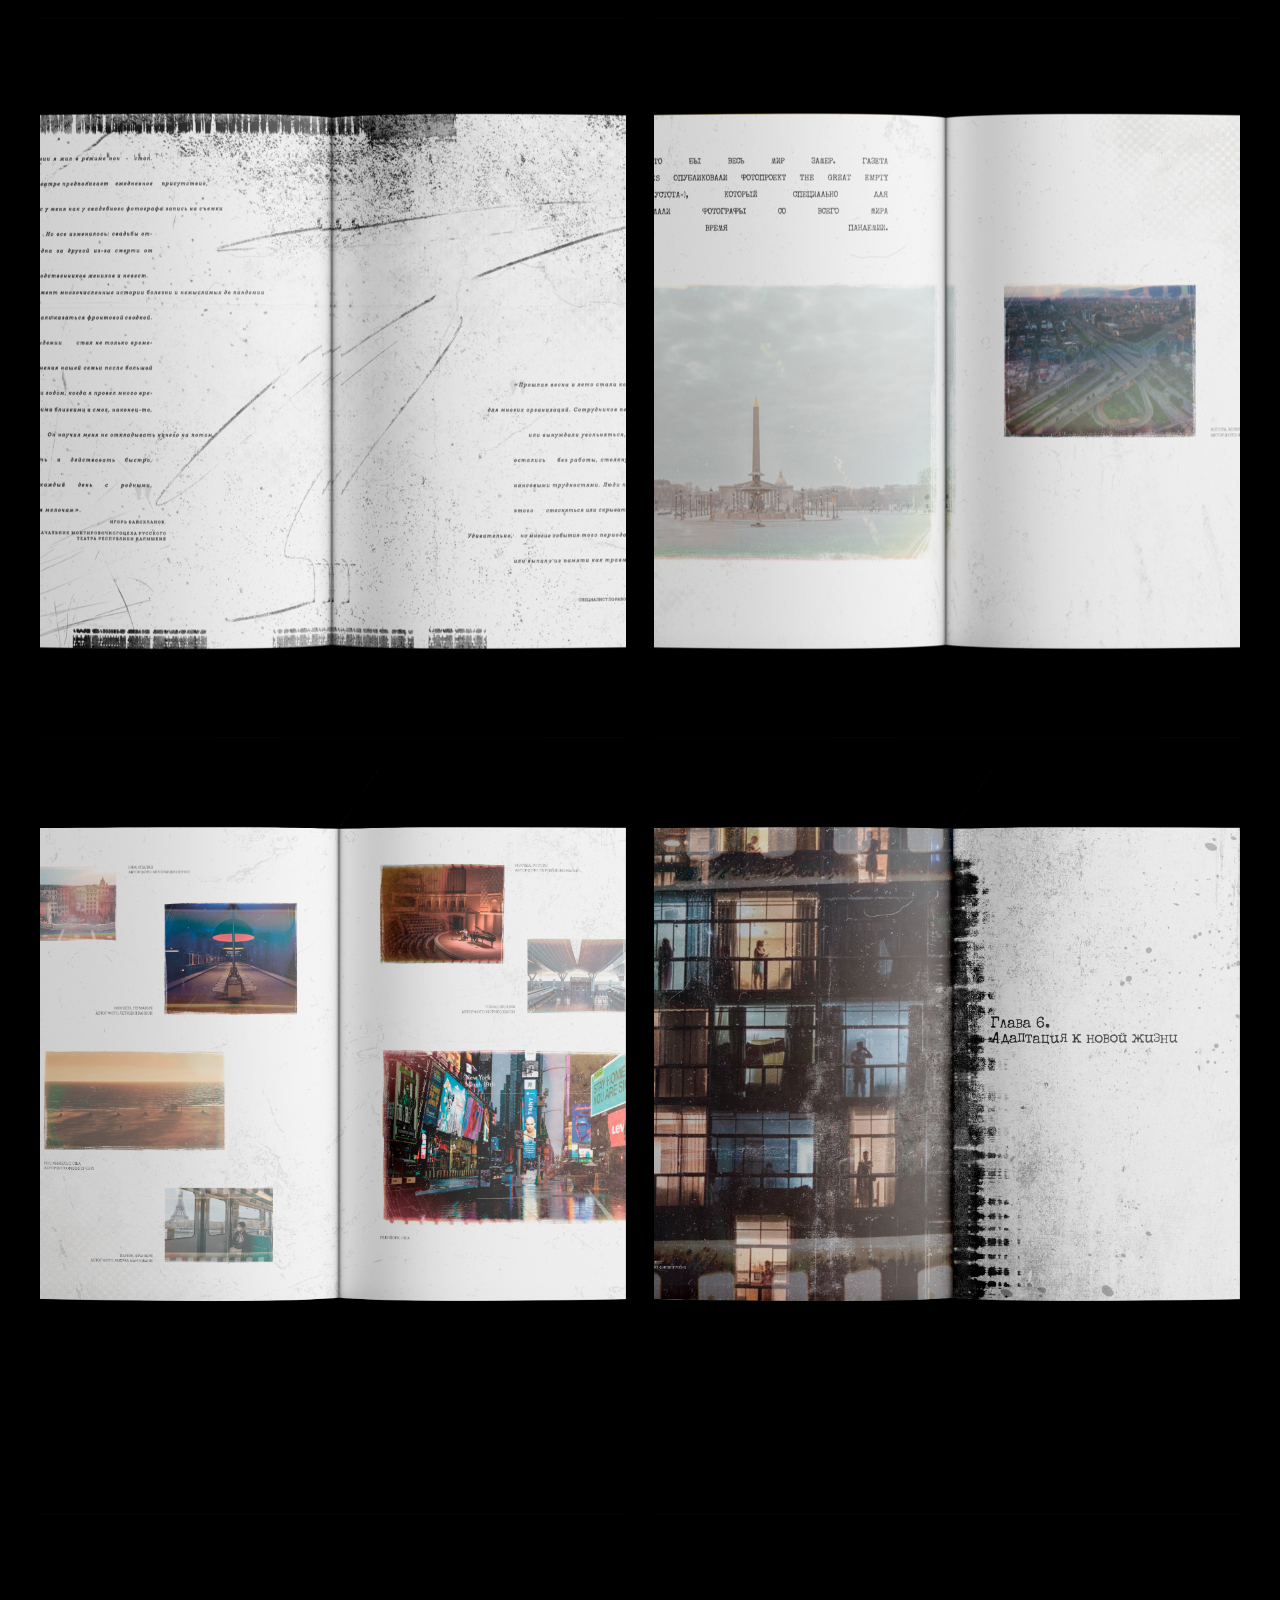
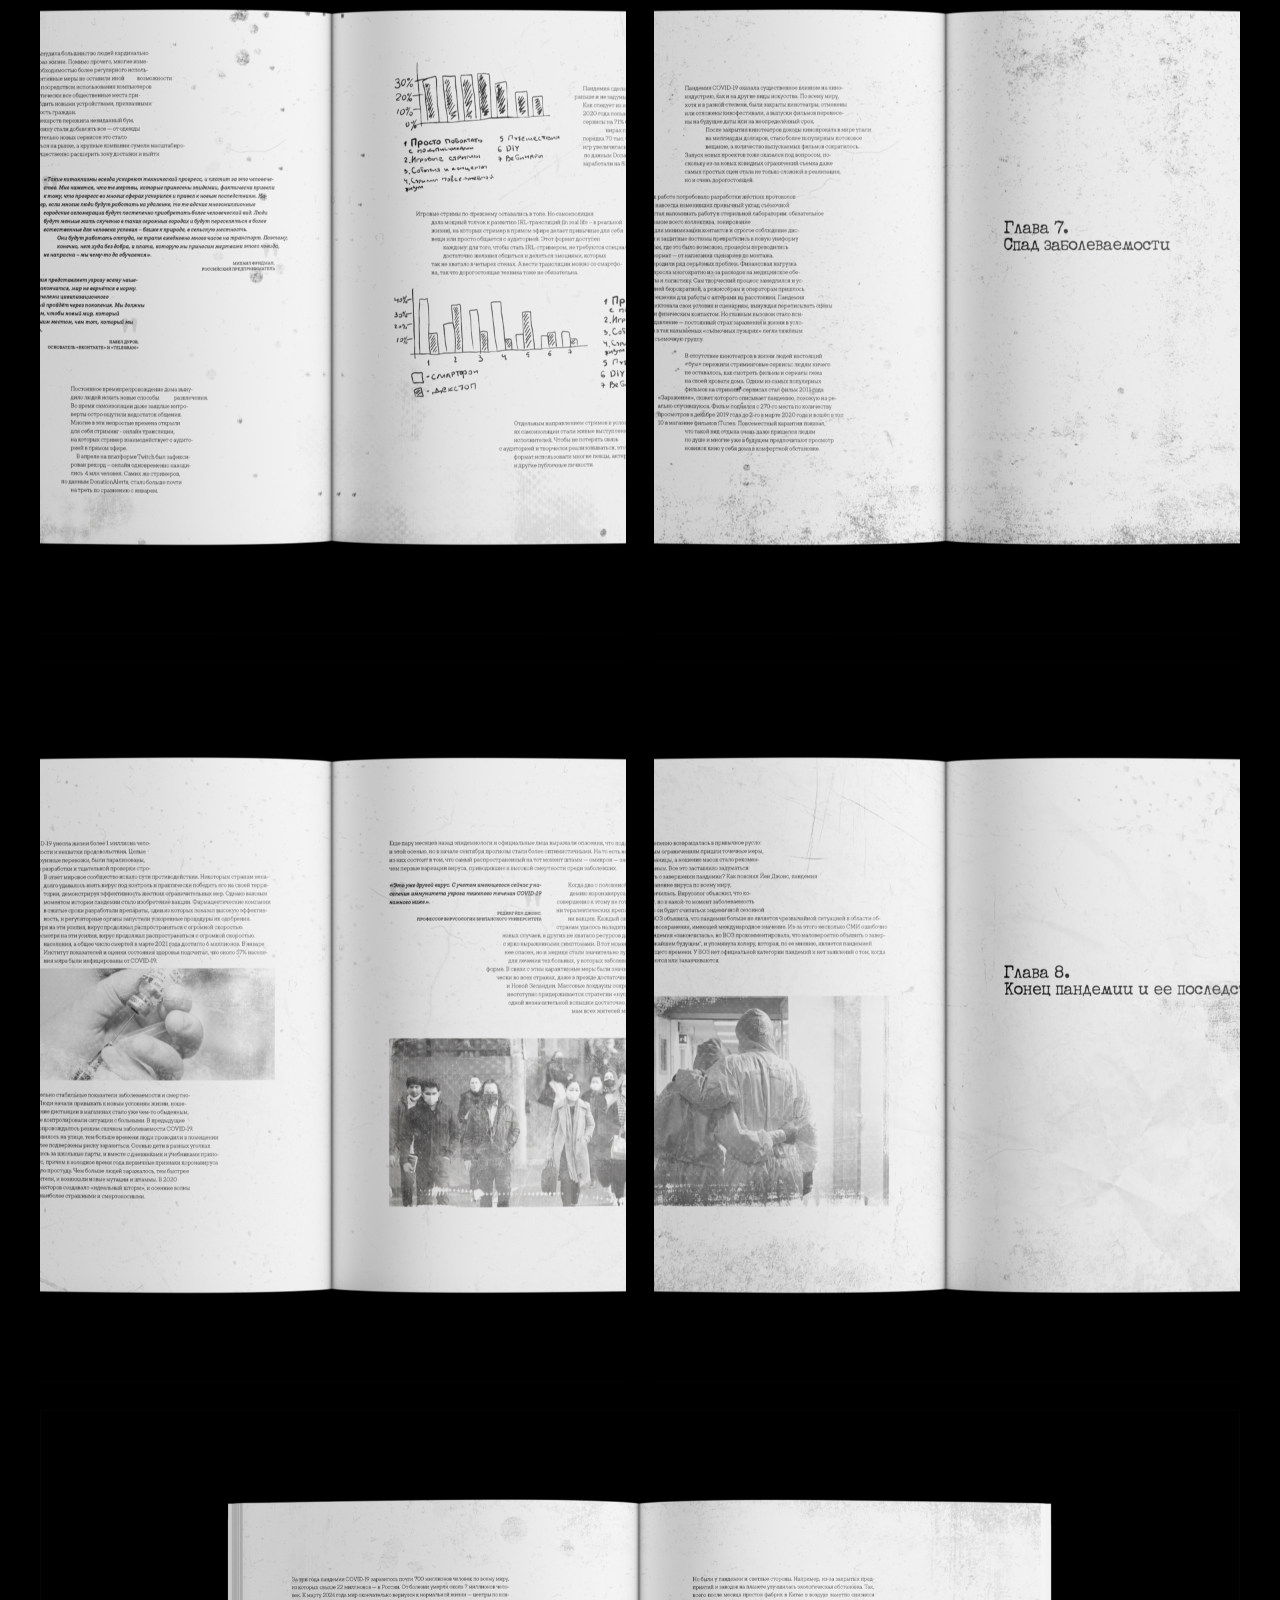
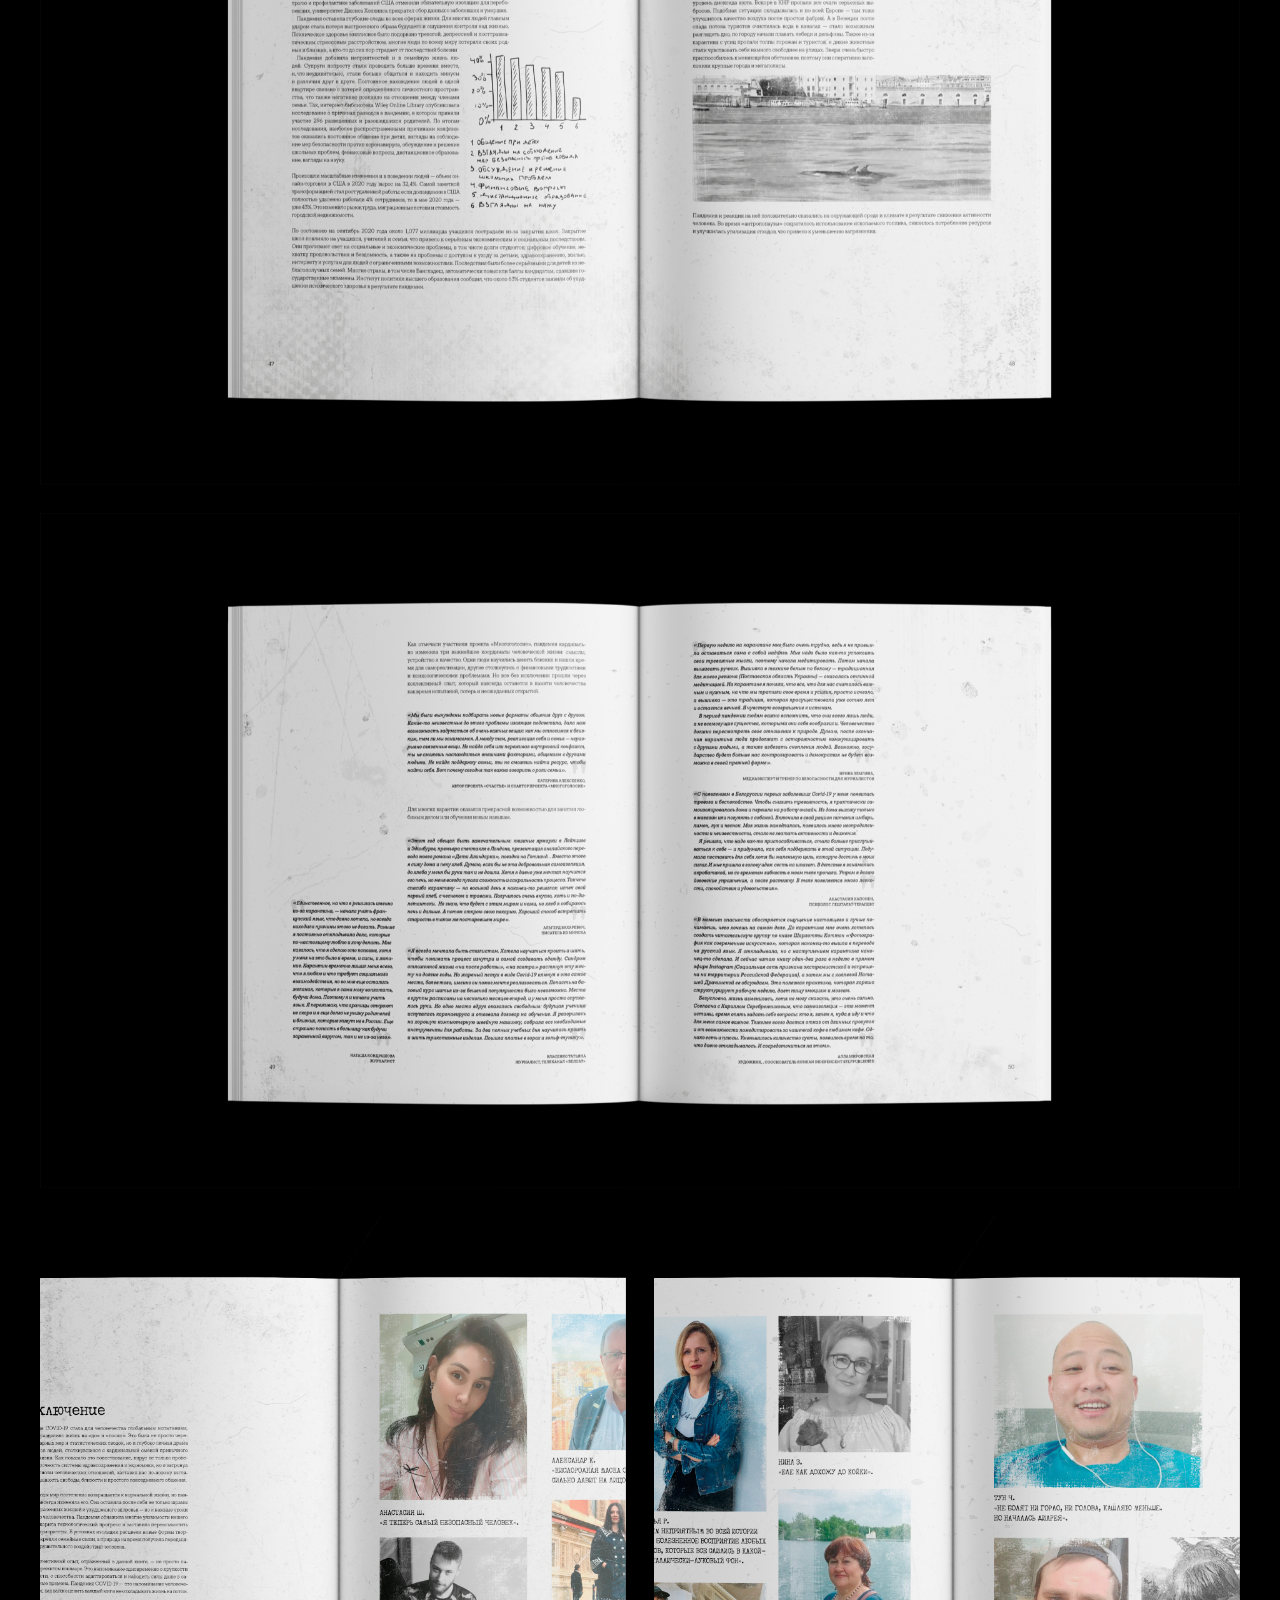
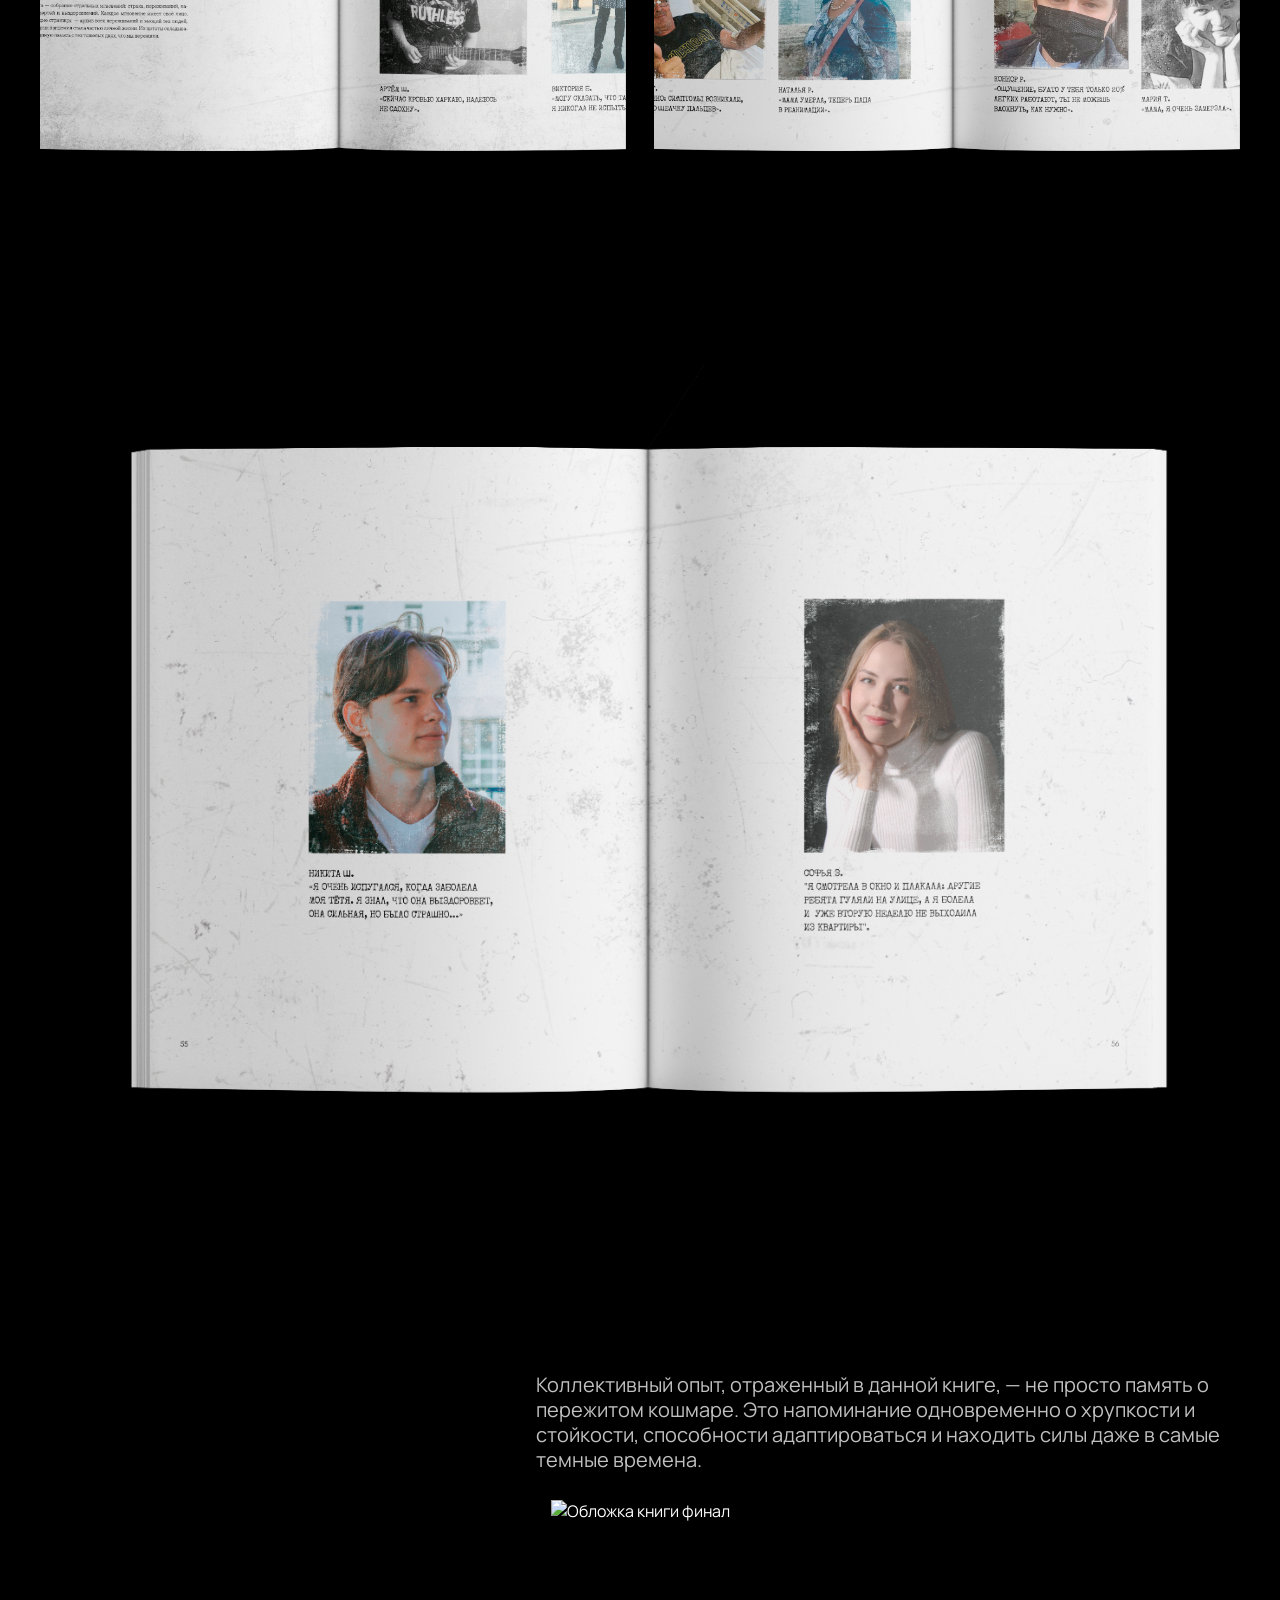
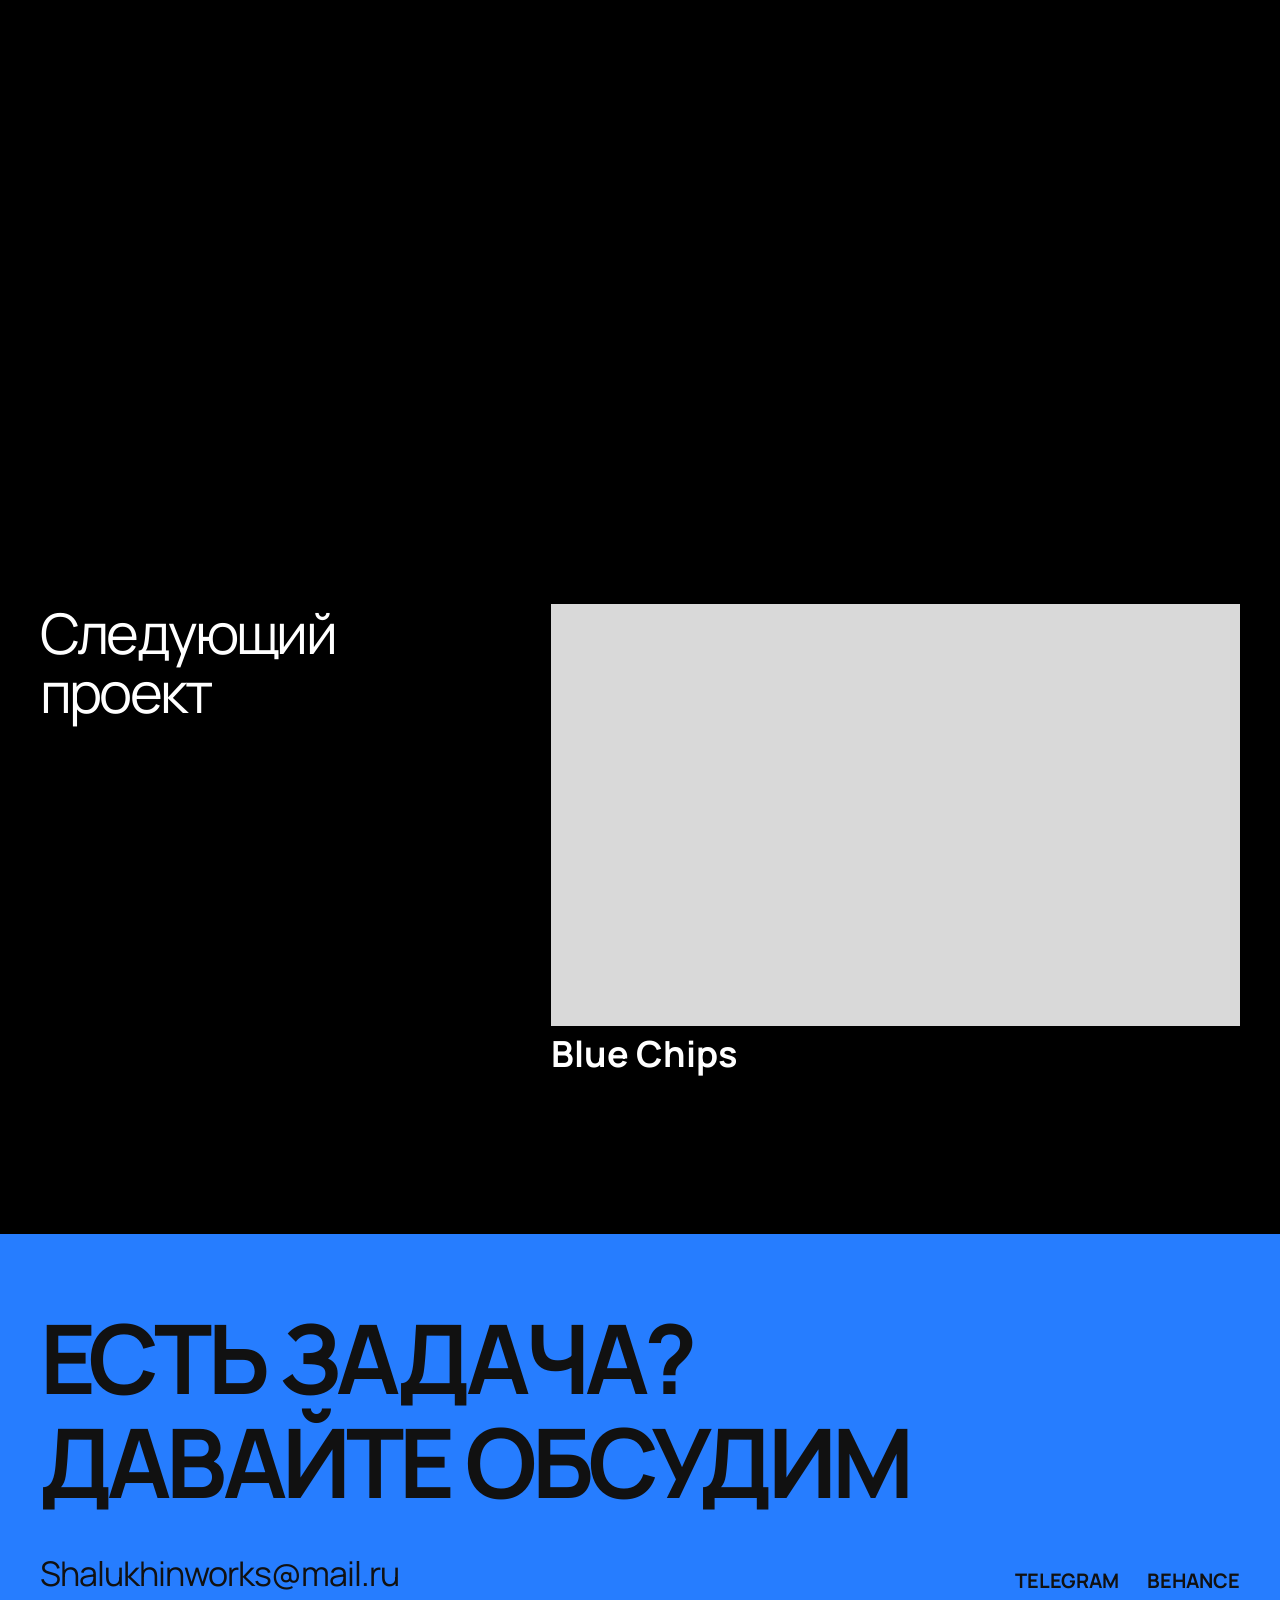
==== commit f284d095: "fix: полная адаптация мобильной верстки, отступов и заголовков" ====
--- a/case-book.html
+++ b/case-book.html
@@ -24,7 +24,7 @@
             </nav>
 
             <div class="header__actions">
-                <a href="https://disk.yandex.ru/" target="_blank" rel="noopener" class="header__cta-link">СКАЧАТЬ CV</a>
+                <a href="https://disk.yandex.ru/d/ulKu1YBw95Kz-w" target="_blank" rel="noopener" class="header__cta-link">СКАЧАТЬ CV</a>
                 <a href="https://t.me/Mug_depr" target="_blank" rel="noopener" class="header__cta-btn">СВЯЗАТЬСЯ</a>
             </div>
 
@@ -45,7 +45,7 @@
                     <a href="index.html#contacts" class="mobile-menu__link">КОНТАКТЫ</a>
                 </nav>
                 <div class="mobile-menu__actions">
-                    <a href="https://disk.yandex.ru/" target="_blank" rel="noopener" class="header__cta-link">СКАЧАТЬ CV</a>
+                    <a href="https://disk.yandex.ru/d/ulKu1YBw95Kz-w" target="_blank" rel="noopener" class="header__cta-link">СКАЧАТЬ CV</a>
                     <a href="https://t.me/Mug_depr" target="_blank" rel="noopener" class="header__cta-btn">СВЯЗАТЬСЯ</a>
                 </div>
             </div>
@@ -64,8 +64,7 @@
             <div class="case-desc-grid">
                 <h2 class="case-desc-title">Covid-19: мир на паузе</h2>
                 <p class="case-desc-text">
-                    Совместный проект по оформлению книги о пандемии COVID-19. Создали экспериментальную вёрстку, в которой типографика и композиция передают эмоциональное напряжение и развитие событий.<br><br>
-                    Коллективный опыт, отраженный в данной книге, — не просто память о пережитом кошмаре. Это напоминание одновременно о хрупкости и стойкости, способности адаптироваться и находить силы даже в самые темные времена.
+                    Совместный проект по оформлению книги о пандемии COVID-19. Создали экспериментальную вёрстку, в которой типографика и композиция передают эмоциональное напряжение и развитие событий.
                 </p>
             </div>
         </section>
@@ -110,12 +109,13 @@
                 <img src="assets/cases/book/ggg.png" alt="Фото разворота" class="case-media-el">
             </div>
 
+            <!-- Картинка слева + текст про кальку справа (на мобилке без лишних дыр) -->
             <div class="case-grid-2">
                 <div class="case-media-box half">
                     <img src="assets/cases/book/Group 12.png" alt="Макет с калькой" class="case-media-el">
                 </div>
-                <div class="case-media-box half" style="display: flex; align-items: center;">
-                    <p class="case-desc-text" style="padding: 20px;">
+                <div class="case-media-box half case-text-box">
+                    <p class="case-desc-text">
                         Одним из ключевых элементов книги стала прозрачная калька. Напечатанные на ней текстовые фрагменты накладываются друг на друга, постепенно превращаясь в нечитаемую композицию. Визуальный шум передаёт растерянность, страх и хаос, с которыми люди столкнулись в период пандемии.
                     </p>
                 </div>
@@ -182,16 +182,12 @@
                 <img src="assets/cases/book/de92c976953d7061387725d4168c0f21a58651e5.png" alt="Заключительный разворот" class="case-media-el">
             </div>
 
-            <div class="case-grid-2">
-                <div class="case-media-box half" style="height: auto;"></div>
-                <div class="case-media-box half" style="height: auto; display: flex; align-items: center;">
-                    <p class="case-desc-text" style="padding: 20px 0;">
-                        Коллективный опыт, отраженный в данной книге, — не просто память о пережитом кошмаре. Это напоминание одновременно о хрупкости и стойкости, способности адаптироваться и находить силы даже в самые темные времена.
-                    </p>
-                </div>
-            </div>
-
-            <!-- Финальная обложка целиком (Пункт 8) -->
+            <!-- Заключительный текст без пустой 300px-колонки на мобилке -->
+            <p class="case-desc-text case-text-right">
+                Коллективный опыт, отраженный в данной книге, — не просто память о пережитом кошмаре. Это напоминание одновременно о хрупкости и стойкости, способности адаптироваться и находить силы даже в самые темные времена.
+            </p>
+
+            <!-- Финальная обложка целиком -->
             <div class="case-media-box full book-cover-final">
                 <img src="assets/cases/book/123.png" alt="Обложка книги финал" class="case-media-el">
             </div>
@@ -221,7 +217,7 @@
             <div class="footer__bottom">
                 <a href="mailto:Shalukhinworks@mail.ru" class="footer__email">Shalukhinworks@mail.ru</a>
                 <div class="footer__socials">
-                    <a href="https://t.me/ТВОЙ_НИК" target="_blank" rel="noopener" class="footer__social-link">TELEGRAM</a>
+                    <a href="https://t.me/Mug_depr" target="_blank" rel="noopener" class="footer__social-link">TELEGRAM</a>
                     <a href="https://www.behance.net/b1f6076e" target="_blank" rel="noopener" class="footer__social-link">BEHANCE</a>
                 </div>
             </div>
--- a/style.css
+++ b/style.css
@@ -155,13 +155,13 @@
     position: relative;
     width: 100%;
     height: 100vh;
-    height: 100dvh; /* Гарантированно на всю высоту экрана мобильных и ПК */
+    height: 100svh; /* Фиксирует высоту на мобилках, чтобы видео не увеличивалось при скролле */
     background-color: var(--card-placeholder);
     overflow: hidden;
     display: flex;
     align-items: center;
     justify-content: center;
-    margin-top: 0; /* Убираем любые возможные отступы */
+    margin-top: 0;
 }
 
 .hero__bg,
@@ -188,10 +188,10 @@
     z-index: 2;
     text-align: center;
     max-width: 90%;
-    padding: 130px 20px 0 20px; /* Увеличили отступ сверху, чтобы опустить текст точно в визуальный центр */
+    padding: 98px 20px 0 20px; /* Компенсация высоты шапки для точного центра */
     margin: 0 auto;
 }
-/* Анимация появления Никита Шалухин на Hero */
+
 @keyframes heroFadeUp {
     0% {
         opacity: 0;
@@ -209,7 +209,8 @@
     font-size: clamp(36px, 5.5vw, 80px);
     line-height: 0.92;
     color: var(--text-white);
-    margin-bottom: 24px;
+    margin-bottom: 20px;
+    white-space: nowrap; /* Всегда в одну строку */
     opacity: 0;
     animation: heroFadeUp 1s cubic-bezier(0.22, 1, 0.36, 1) 0.15s forwards;
 }
@@ -319,7 +320,7 @@
     width: 100%;
     background-color: var(--card-placeholder);
     overflow: hidden;
-    margin-bottom: 14px;
+    margin-bottom: 12px;
     position: relative;
     transition: transform 0.4s ease;
 }
@@ -405,6 +406,7 @@
 
 .case-desc-text {
     width: 704px;
+    max-width: 100%;
     font-family: 'Manrope', sans-serif;
     font-weight: 400;
     font-size: 20px;
@@ -413,6 +415,11 @@
     margin: 0;
 }
 
+/* Выравнивание текстовых вставок внутри галереи (вместо пустых ячеек) */
+.case-text-right {
+    margin-left: auto;
+}
+
 .case-gallery {
     display: flex;
     flex-direction: column;
@@ -444,7 +451,14 @@
         height: 720px;
     }
 
-/* Финальная обложка книги полностью видна без обрезки (Пункт 8) */
+        /* Текстовая ячейка рядом с фото (например, в Книге) */
+        .case-grid-2 .case-media-box.half.case-text-box {
+            height: auto;
+            display: flex;
+            align-items: center;
+        }
+
+/* Финальная обложка книги полностью видна без обрезки */
 .case-media-box.book-cover-final {
     height: 620px !important;
     display: flex;
@@ -492,7 +506,7 @@
     height: 422px;
     background-color: var(--card-placeholder);
     overflow: hidden;
-    margin-bottom: 14px;
+    margin-bottom: 8px; /* Подтянули название следующего кейса выше к картинке */
 }
 
 .next-card__img {
@@ -502,10 +516,11 @@
 }
 
 .next-card__title {
+    display: block;
     font-family: 'Manrope', sans-serif;
     font-weight: 700;
     font-size: 36px;
-    line-height: 34px;
+    line-height: 1.1;
     color: #FFFFFF;
 }
 
@@ -678,8 +693,13 @@
     }
 }
 
-/* ================= BREAKPOINT: 768px ================= */
+/* ================= BREAKPOINT: 768px (Планшеты и мобильные) ================= */
 @media (max-width: 900px) {
+    /* Отступ сверху у страницы, чтобы фиксированная шапка (64px) ничего не перекрывала */
+    main {
+        padding-top: 64px;
+    }
+
     .container,
     .case-desc-section {
         padding-left: 24px;
@@ -814,104 +834,6 @@
         gap: 24px;
     }
 
-    .about {
-        grid-template-columns: 230px 1fr;
-        gap: 28px;
-    }
-
-    .about__photo-wrap {
-        width: 230px;
-        height: 270px;
-    }
-
-    .about__heading {
-        font-size: 24px;
-        line-height: 28px;
-        min-height: 112px;
-    }
-
-    .about__desc {
-        font-size: 15px;
-        line-height: 20px;
-    }
-
-    .works {
-        margin-top: 64px;
-        padding-bottom: 64px;
-    }
-
-    .works__section-title {
-        font-size: 24px;
-        line-height: 28px;
-    }
-
-    .work-card--full .work-card__img-wrap {
-        height: 400px;
-    }
-
-    .work-card--half .work-card__img-wrap {
-        height: 210px;
-    }
-
-    .work-card__title {
-        font-size: 22px;
-        line-height: 24px;
-    }
-
-    .case-desc-title {
-        width: 220px;
-        font-size: 32px;
-    }
-
-    .case-desc-text {
-        font-size: 15px;
-        line-height: 20px;
-    }
-
-    .case-grid-2 .case-media-box.half {
-        height: 360px;
-    }
-
-    .footer__heading {
-        font-size: 38px;
-        line-height: 44px;
-        letter-spacing: -1.8px;
-    }
-
-    .footer__email {
-        font-size: 20px;
-    }
-}
-
-/* ================= BREAKPOINT: Mobile ================= */
-@media (max-width: 640px) {
-    .container,
-    .case-desc-section {
-        padding-left: 16px;
-        padding-right: 16px;
-    }
-
-    .header {
-        height: 64px;
-    }
-
-    .mobile-menu {
-        height: 100vh;
-        height: 100dvh;
-        padding: 20px 16px;
-        transform: translateX(100%);
-    }
-
-        .mobile-menu.is-open {
-            transform: translateX(0);
-        }
-
-    .mobile-menu__body {
-        flex-direction: column;
-        justify-content: flex-start;
-        gap: 32px;
-    }
-
     .hero,
     .case-hero-utro,
     .case-hero-coffee,
@@ -919,7 +841,138 @@
     .case-hero-most,
     .case-hero-chips,
     .case-hero-vano {
-        min-height: 460px;
+        height: calc(100vh - 64px);
+        height: calc(100svh - 64px); /* Не прыгает при скролле на телефоне */
+    }
+
+    .hero__content {
+        padding: 0 16px;
+        width: 100%;
+    }
+
+    .about {
+        grid-template-columns: 230px 1fr;
+        gap: 28px;
+    }
+
+    .about__photo-wrap {
+        width: 230px;
+        height: 270px;
+    }
+
+    .about__heading {
+        font-size: 24px;
+        line-height: 28px;
+        min-height: 112px;
+    }
+
+    .about__desc {
+        font-size: 15px;
+        line-height: 20px;
+    }
+
+    .works {
+        margin-top: 64px;
+        padding-bottom: 64px;
+    }
+
+    .works__section-title {
+        font-size: 24px;
+        line-height: 28px;
+    }
+
+    .work-card--full .work-card__img-wrap {
+        height: 400px;
+    }
+
+    .work-card--half .work-card__img-wrap {
+        height: 210px;
+    }
+
+    .work-card__title {
+        font-size: 22px;
+        line-height: 24px;
+    }
+
+    /* Скрываем описание карточек на планшетах и мобильных */
+    .work-card__desc {
+        display: none;
+    }
+
+    .case-desc-title {
+        width: 220px;
+        font-size: 32px;
+    }
+
+    .case-desc-text {
+        font-size: 15px;
+        line-height: 20px;
+    }
+
+    .case-grid-2 .case-media-box.half {
+        height: 360px;
+    }
+
+    .footer__heading {
+        font-size: 38px;
+        line-height: 44px;
+        letter-spacing: -1.8px;
+    }
+
+    .footer__email {
+        font-size: 20px;
+    }
+}
+
+/* ================= BREAKPOINT: Mobile (Смартфоны) ================= */
+@media (max-width: 640px) {
+    .container,
+    .case-desc-section {
+        padding-left: 16px;
+        padding-right: 16px;
+    }
+
+    .header {
+        height: 64px;
+    }
+
+    .mobile-menu {
+        height: 100vh;
+        height: 100dvh;
+        padding: 20px 16px;
+        transform: translateX(100%);
+    }
+
+        .mobile-menu.is-open {
+            transform: translateX(0);
+        }
+
+    .mobile-menu__body {
+        flex-direction: column;
+        justify-content: flex-start;
+        gap: 32px;
+    }
+
+    .hero,
+    .case-hero-utro,
+    .case-hero-coffee,
+    .case-hero-book,
+    .case-hero-most,
+    .case-hero-chips,
+    .case-hero-vano {
+        height: calc(100svh - 64px);
+        min-height: 420px;
+    }
+
+    .hero__title {
+        font-size: clamp(22px, 8.2vw, 36px); /* Гарантированно в одну строку на любом экране */
+        white-space: nowrap;
+        margin-bottom: 12px;
+    }
+
+    .hero__services {
+        font-size: 15px;
+        line-height: 1.25;
     }
 
     .about {
@@ -972,6 +1025,11 @@
     .work-card--full .work-card__img-wrap,
     .work-card--half .work-card__img-wrap {
         height: 220px;
+        margin-bottom: 8px;
+    }
+
+    .work-card__meta {
+        margin-bottom: 0;
     }
 
     .work-card__title {
@@ -979,14 +1037,14 @@
         line-height: 22px;
     }
 
-    .work-card__desc {
-        font-size: 14px;
+    .work-card__tag {
+        font-size: 13px;
         line-height: 18px;
     }
 
     .case-desc-section {
-        padding-top: 40px;
-        padding-bottom: 32px;
+        padding-top: 32px;
+        padding-bottom: 24px;
     }
 
     .case-desc-grid {
@@ -1020,18 +1078,22 @@
             height: 300px;
         }
 
+            .case-grid-2 .case-media-box.half.case-text-box {
+                height: auto;
+            }
+
     .case-media-box.book-cover-final {
         height: 340px !important;
     }
 
     .next-project-section {
-        padding: 36px 0 48px;
+        padding: 28px 0 40px;
     }
 
     .next-project-grid {
         flex-direction: column;
         align-items: flex-start;
-        gap: 20px;
+        gap: 16px;
     }
 
     .next-project-heading {
@@ -1044,10 +1106,12 @@
 
     .next-card__img-wrap {
         height: 220px;
+        margin-bottom: 6px; /* Название кейса стоит плотно к превью */
     }
 
     .next-card__title {
         font-size: 20px;
+        line-height: 24px;
     }
 
     .footer {
@@ -1082,9 +1146,3 @@
         line-height: 20px;
     }
 }
-/* Скрываем описание карточек на мобильных устройствах */
-@media (max-width: 768px) {
-    .work-card__desc {
-        display: none;
-    }
-}
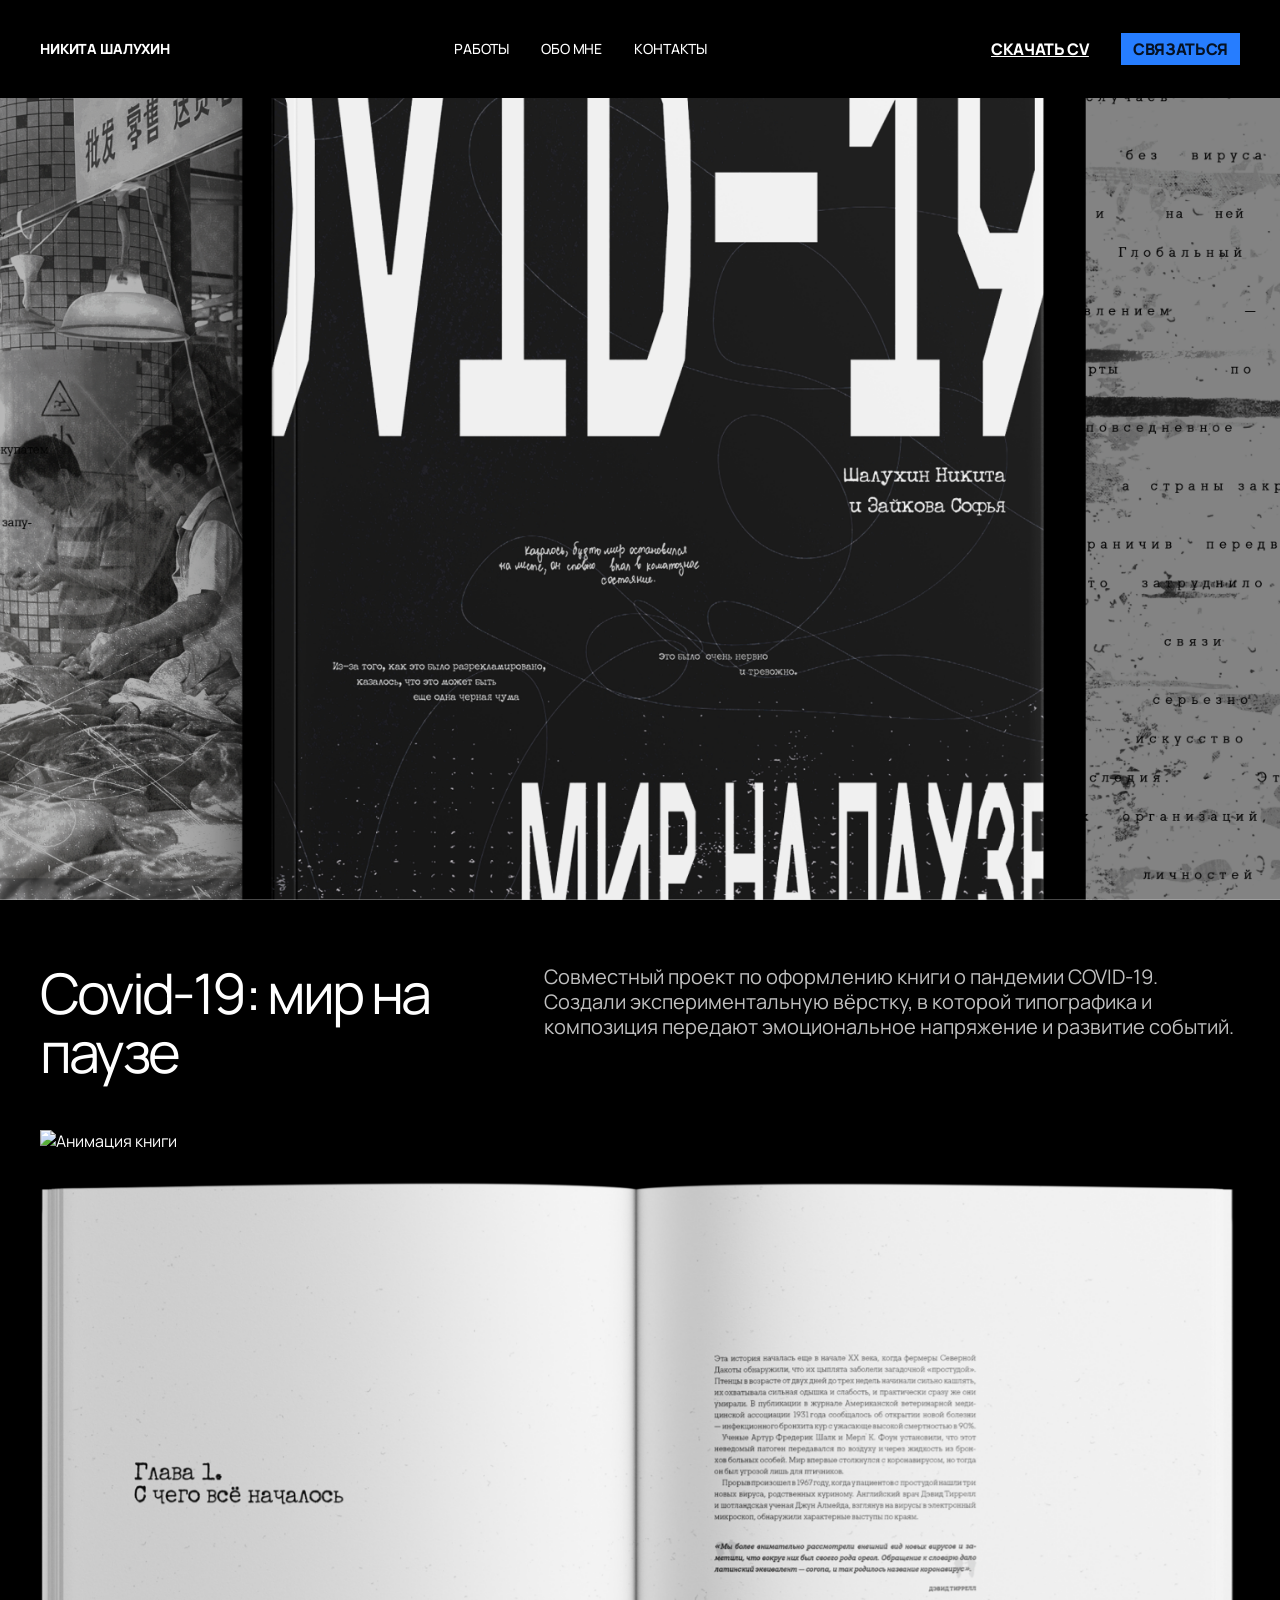
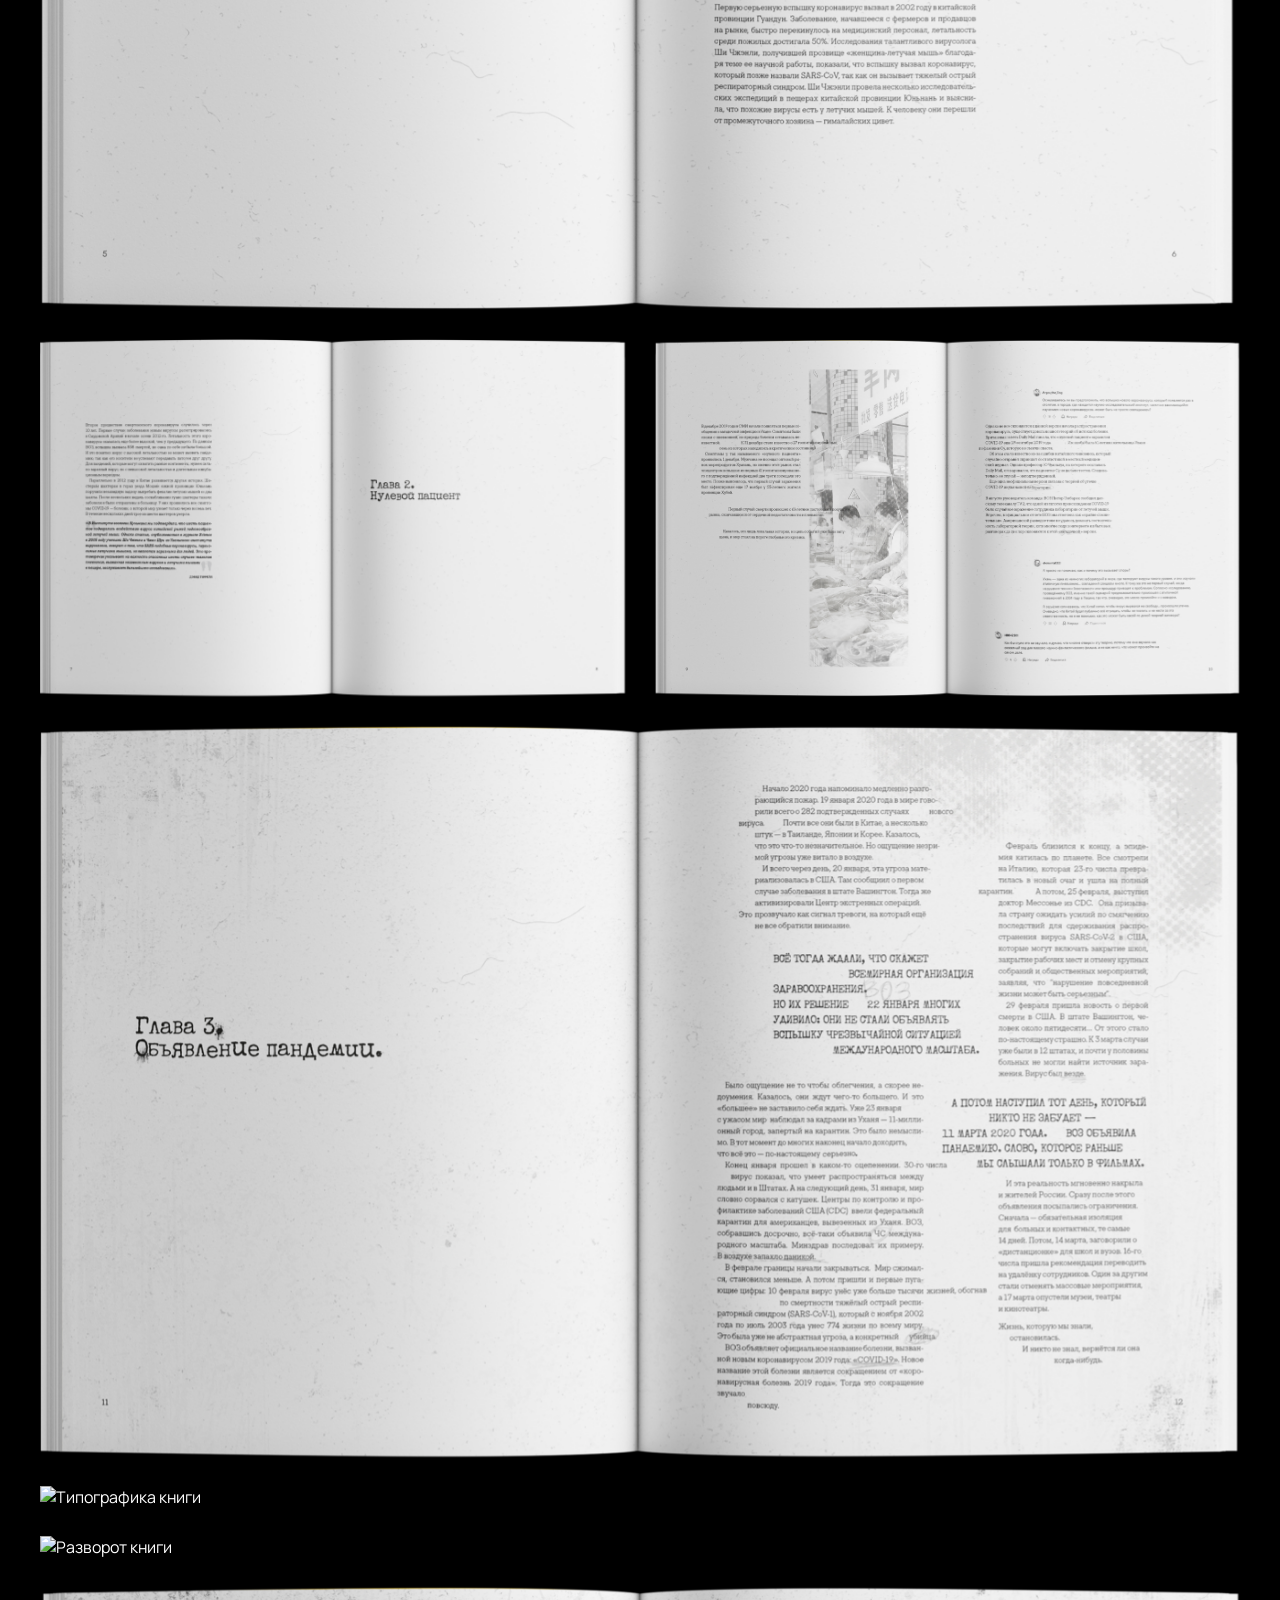
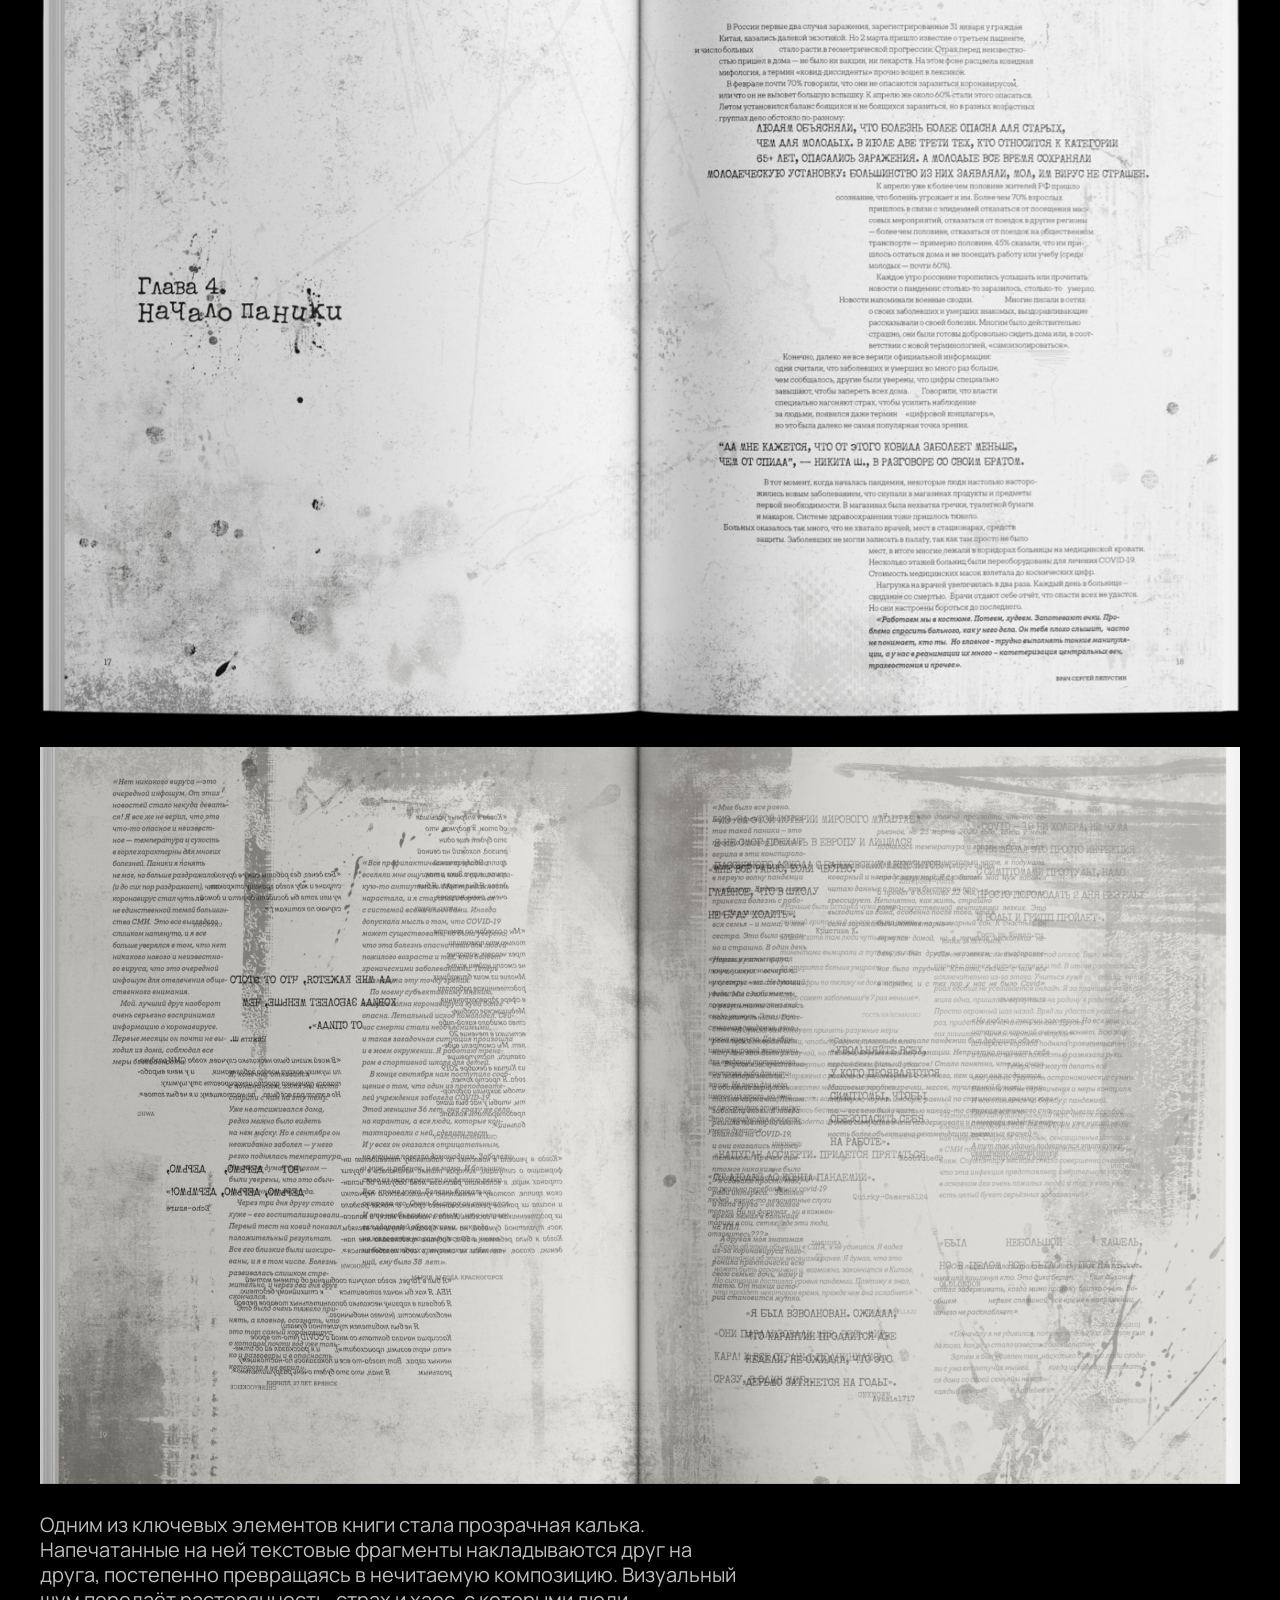
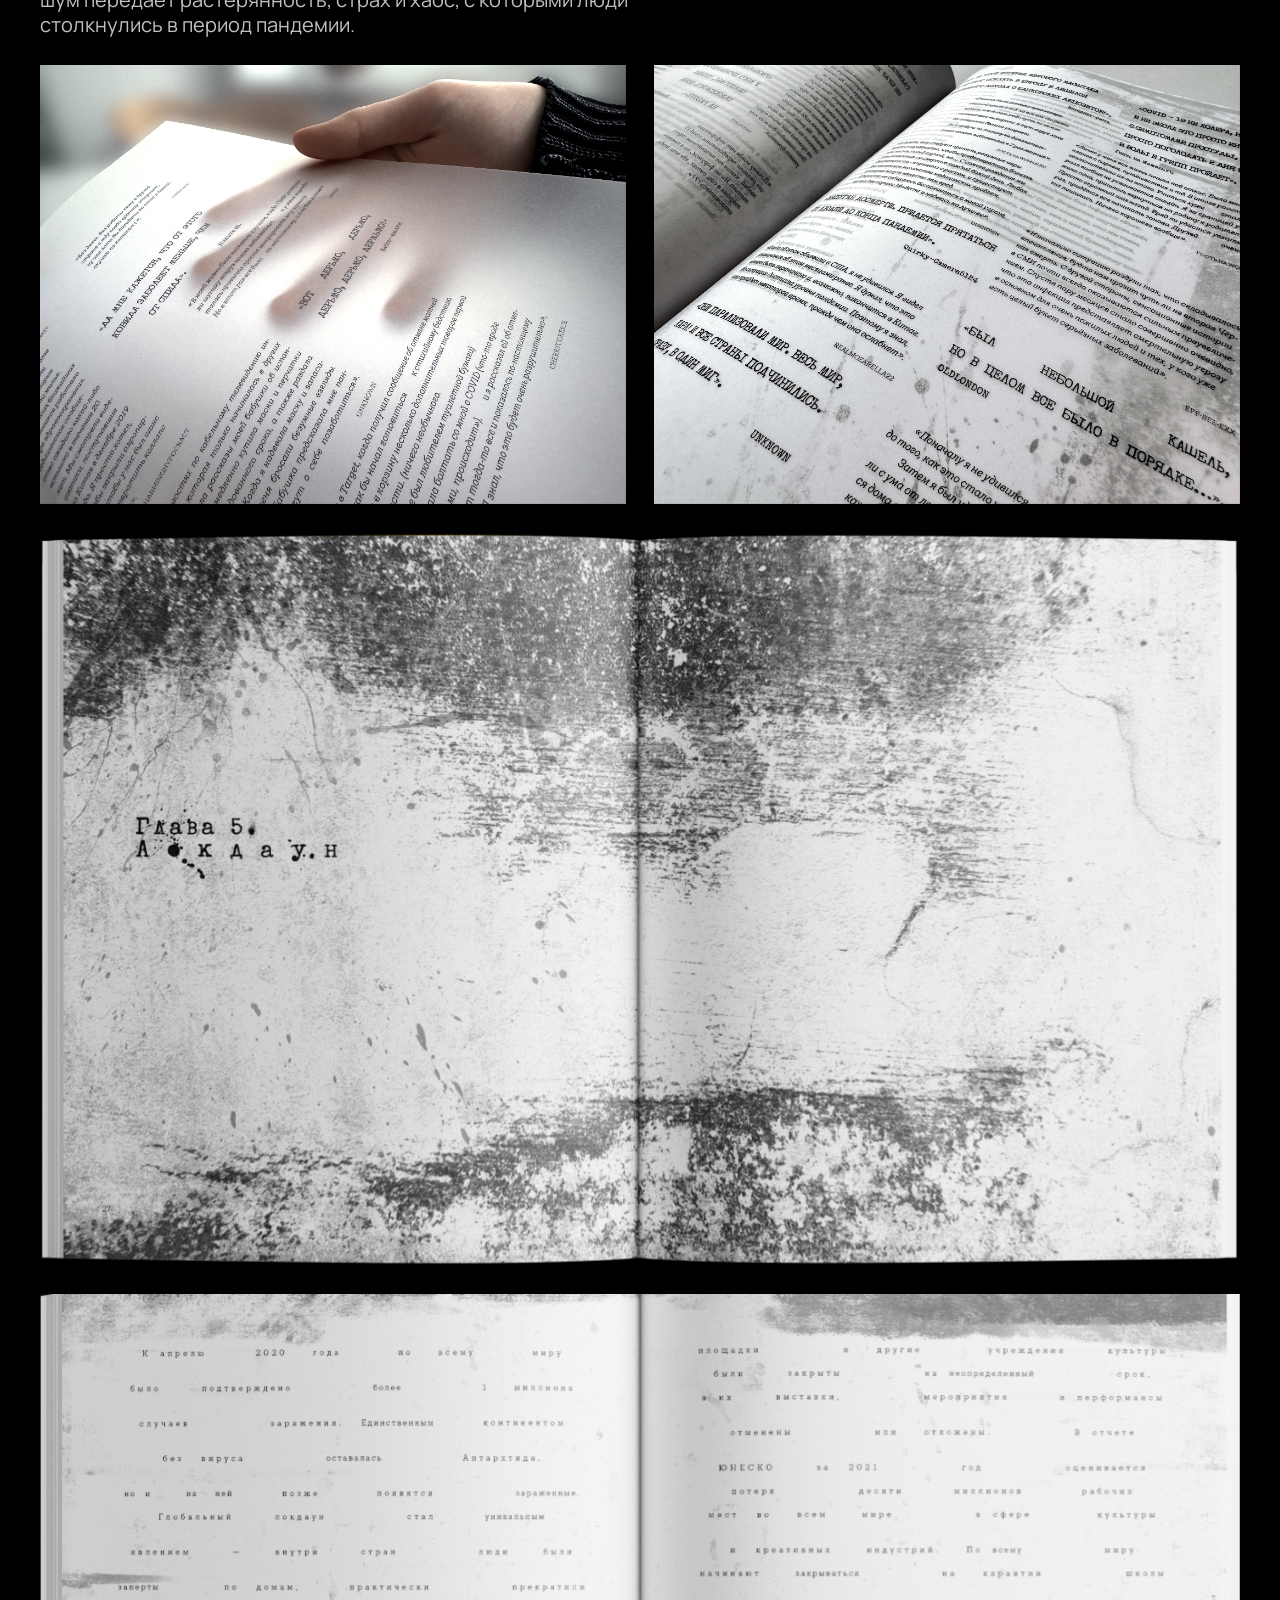
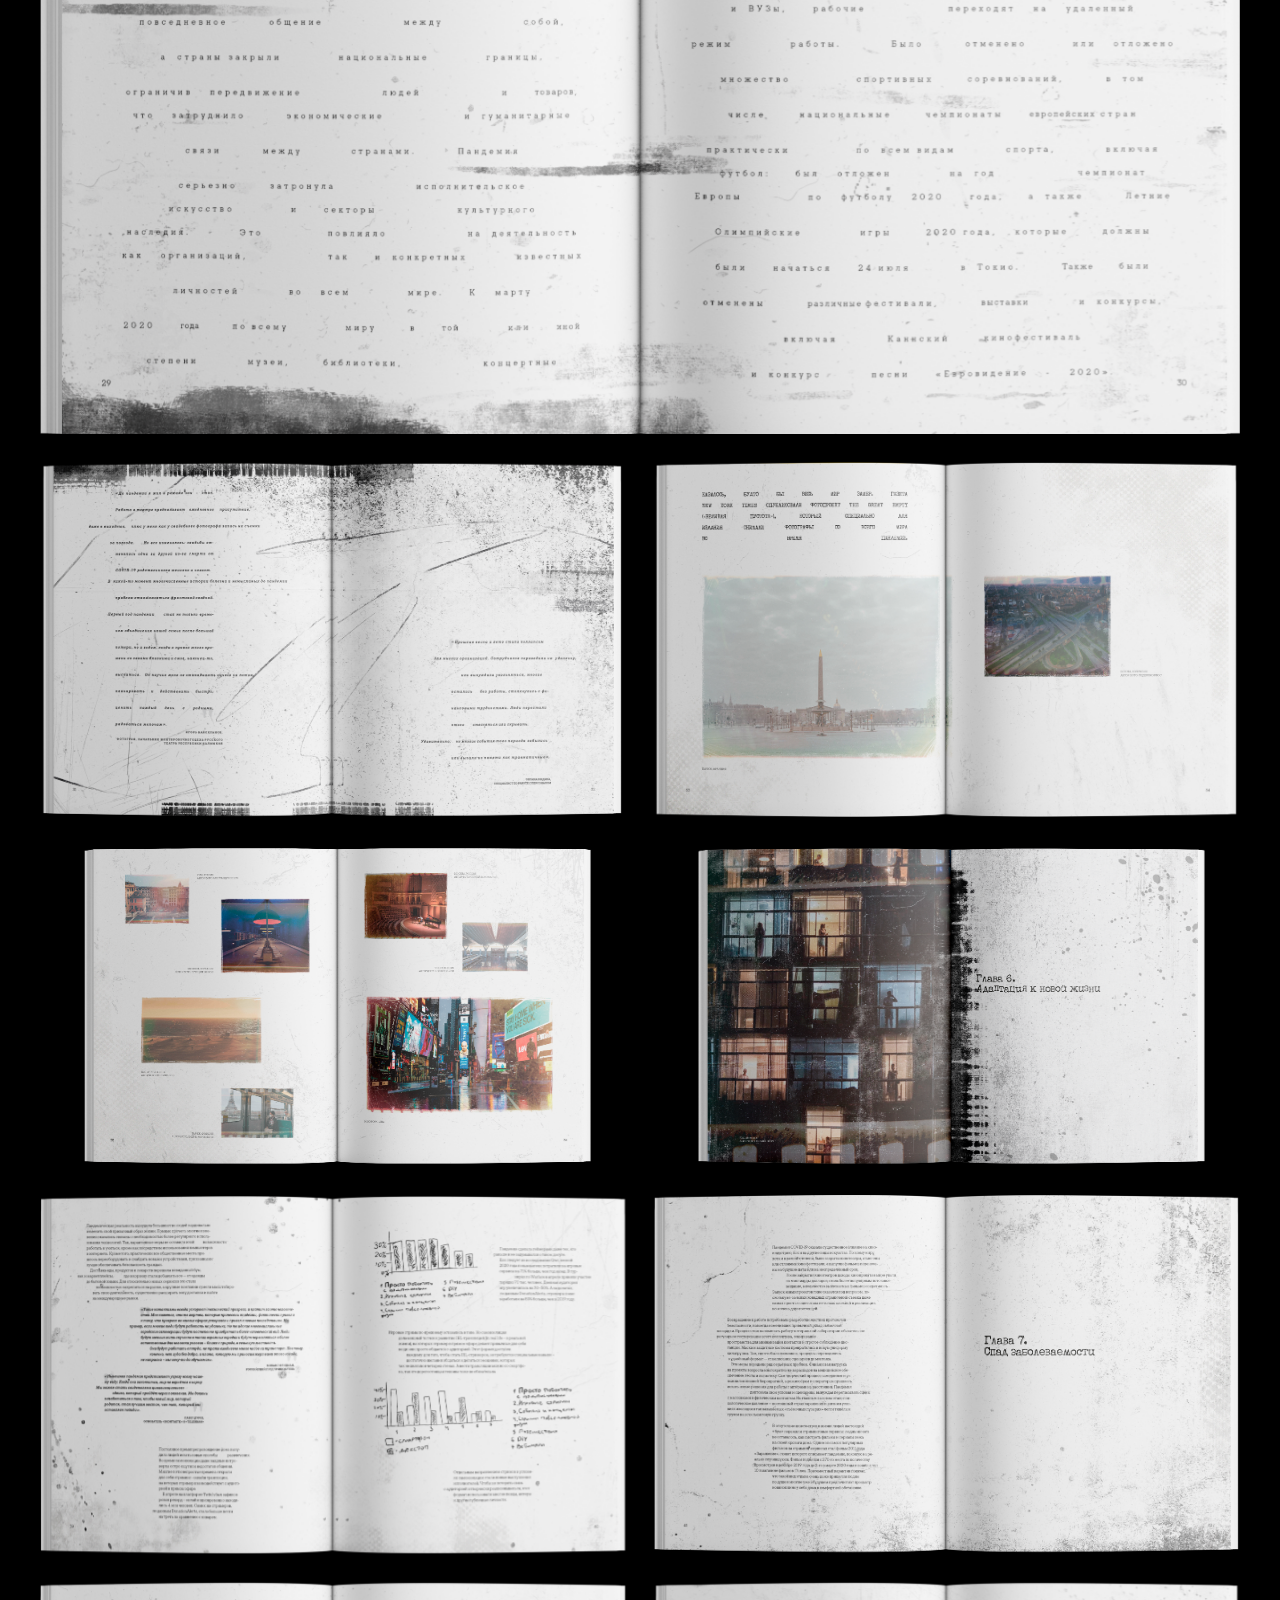
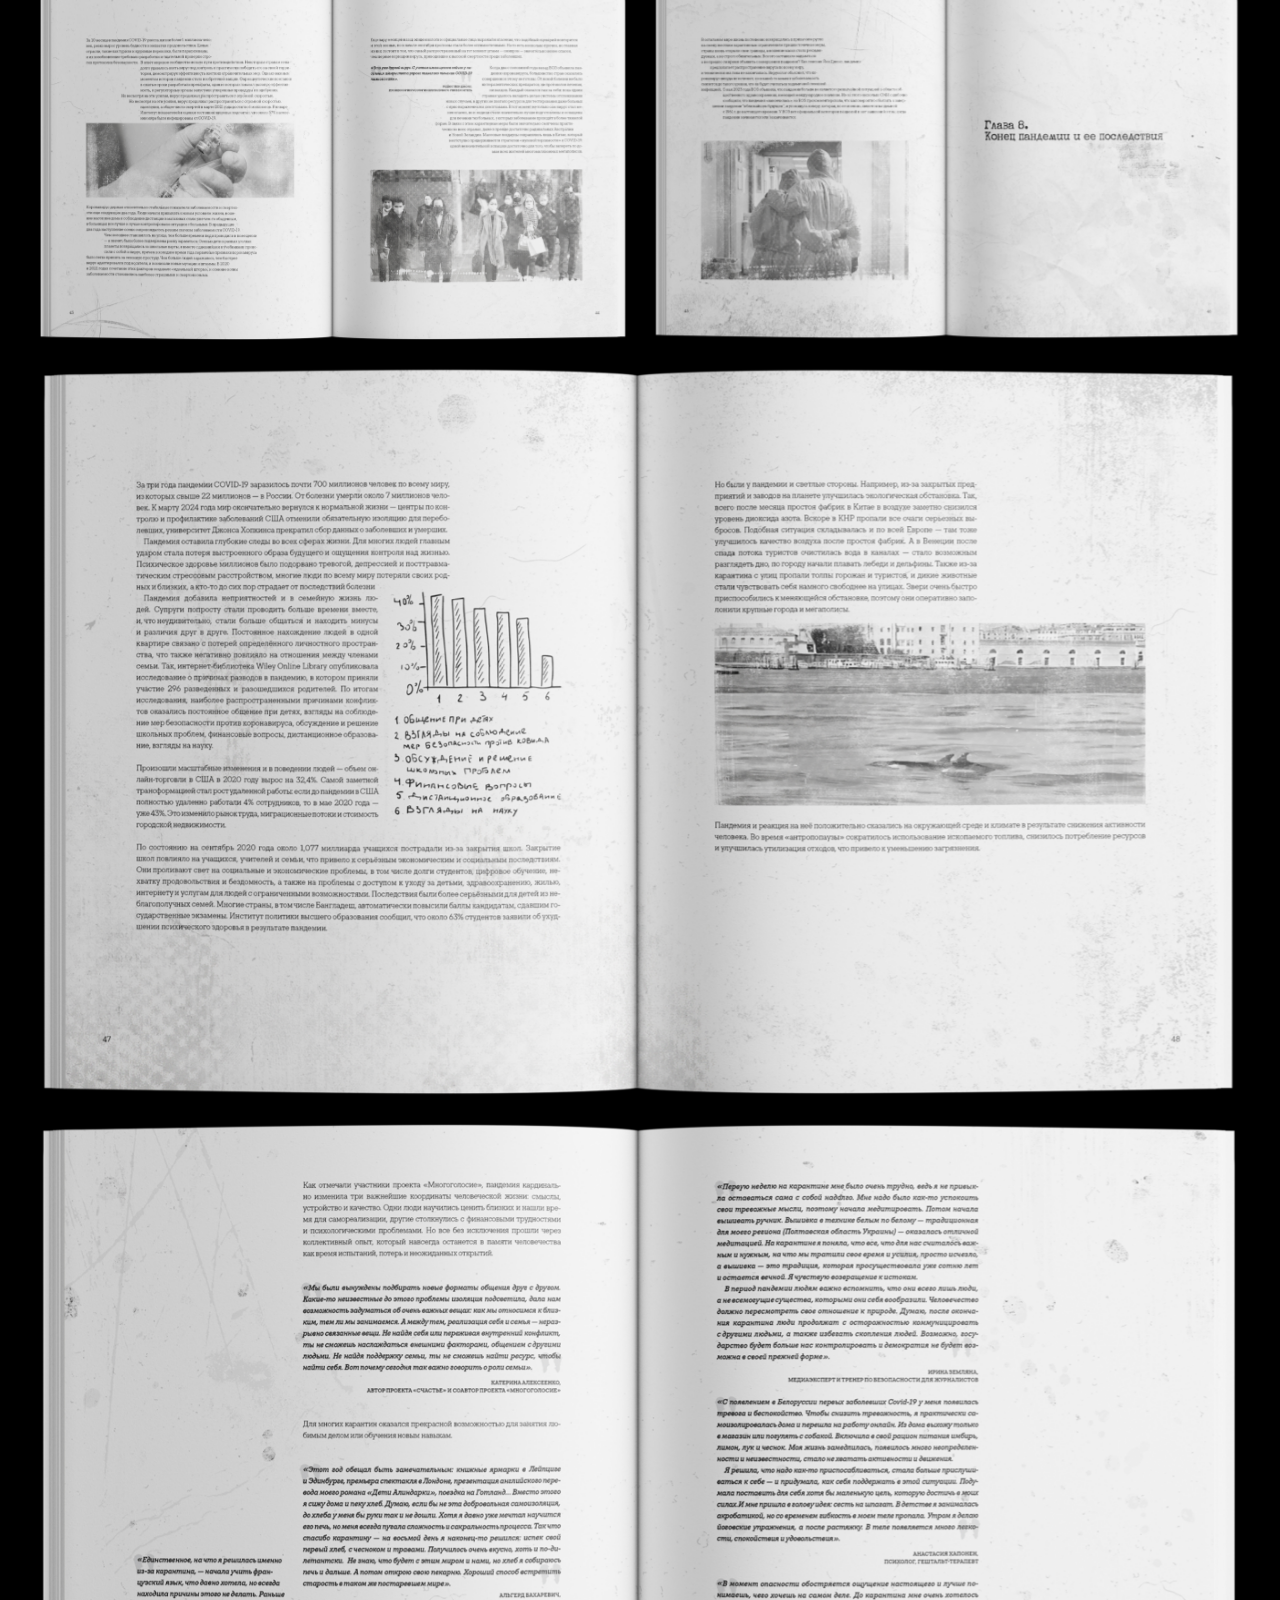
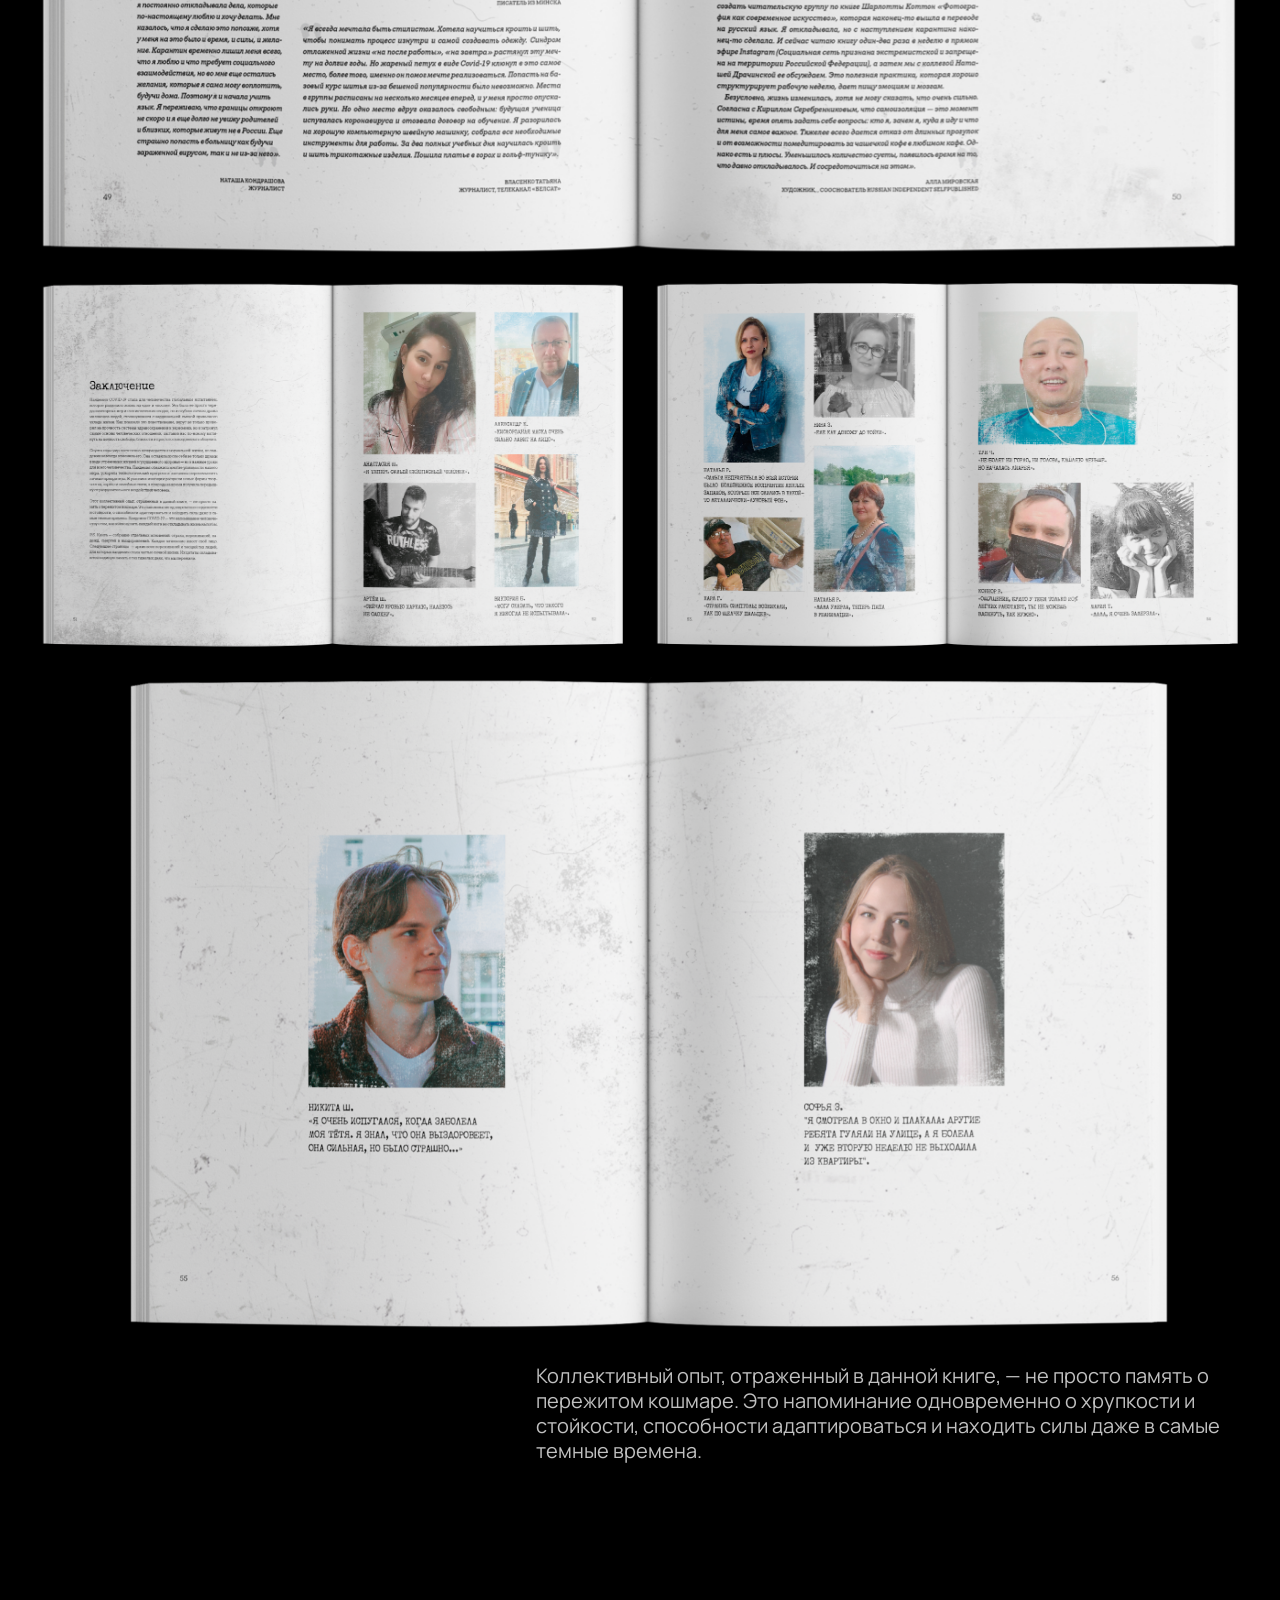
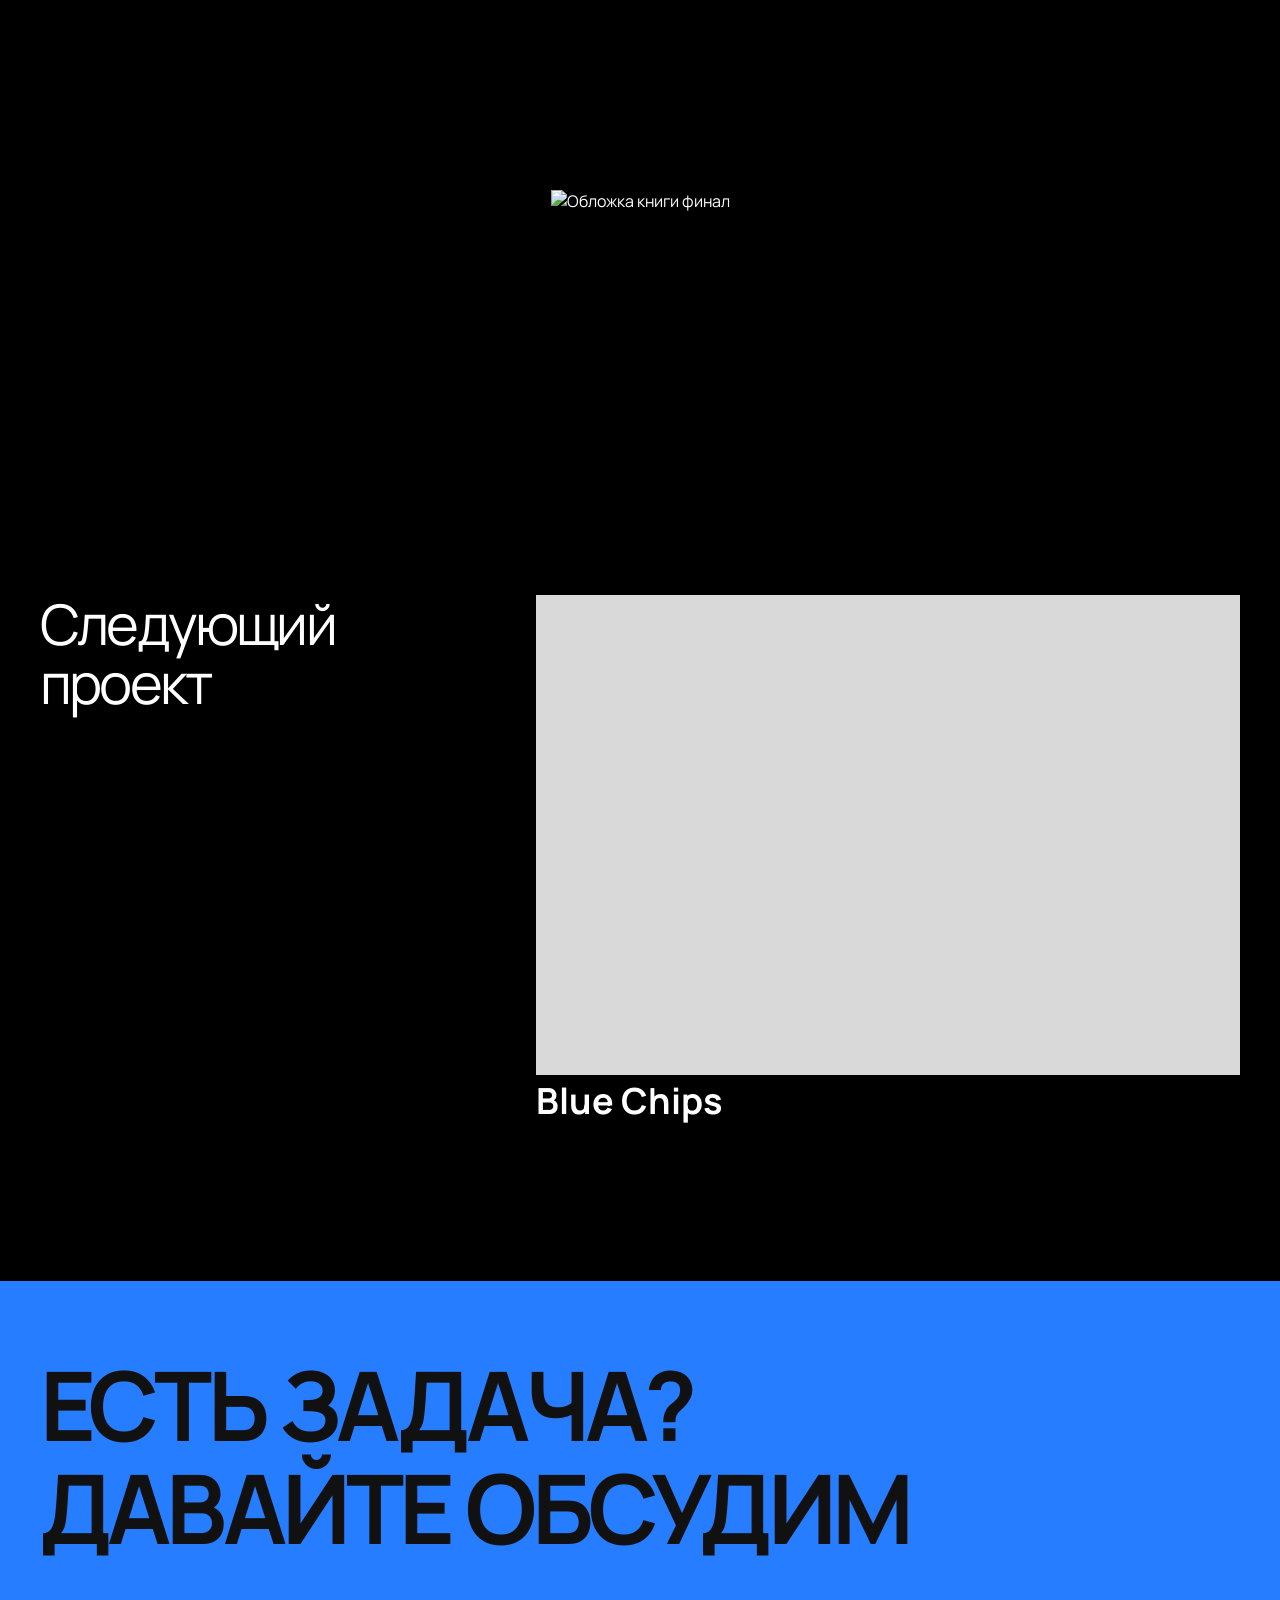
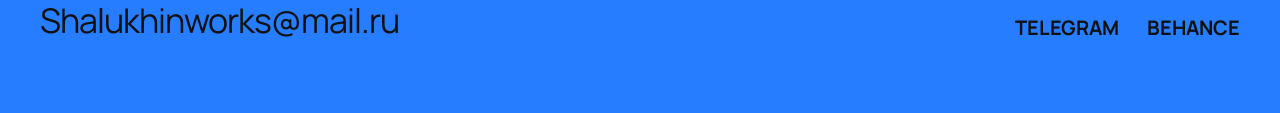
==== commit 5a06ebe9: "fix: полноэкранный hero на главной, фото без обрезки, черный фон и крупный футер" ====
--- a/case-book.html
+++ b/case-book.html
@@ -108,19 +108,23 @@
             <div class="case-media-box full">
                 <img src="assets/cases/book/ggg.png" alt="Фото разворота" class="case-media-el">
             </div>
-
+            <div class="case-media-box full">
+                <p class="case-desc-text">
+                    Одним из ключевых элементов книги стала прозрачная калька. Напечатанные на ней текстовые фрагменты накладываются друг на друга, постепенно превращаясь в нечитаемую композицию. Визуальный шум передаёт растерянность, страх и хаос, с которыми люди столкнулись в период пандемии.
+                </p>
+            </div>
             <!-- Картинка слева + текст про кальку справа (на мобилке без лишних дыр) -->
             <div class="case-grid-2">
                 <div class="case-media-box half">
-                    <img src="assets/cases/book/Group 12.png" alt="Макет с калькой" class="case-media-el">
+                    <img src="assets/cases/book/IMG_2428 1.png" alt="Макет с калькой" class="case-media-el">
                 </div>
                 <div class="case-media-box half case-text-box">
-                    <p class="case-desc-text">
-                        Одним из ключевых элементов книги стала прозрачная калька. Напечатанные на ней текстовые фрагменты накладываются друг на друга, постепенно превращаясь в нечитаемую композицию. Визуальный шум передаёт растерянность, страх и хаос, с которыми люди столкнулись в период пандемии.
-                    </p>
-                </div>
-            </div>
-
+                    <img src="assets/cases/book/IMG_2075 1.png" alt="Макет с калькой" class="case-media-el">
+                </div>
+            </div>
+            <div class="case-media-box full">
+                <img src="assets/cases/book/7.jpg" alt="Разворот 19" class="case-media-el">
+            </div>
             <div class="case-media-box full">
                 <img src="assets/cases/book/Group 69.png" alt="Разворот 19" class="case-media-el">
             </div>
--- a/style.css
+++ b/style.css
@@ -1,6 +1,6 @@
 :root {
     --bg-main: #000000;
-    --bg-page: #0E0E0E;
+    --bg-page: #000000;
     --accent: #267DFF;
     --text-white: #FFFFFF;
     --text-muted: #C0C0C0;
@@ -17,6 +17,7 @@
 
 html {
     scroll-behavior: smooth;
+    background-color: var(--bg-main);
 }
 
 body {
@@ -59,11 +60,23 @@
     position: fixed;
     top: 0;
     left: 0;
+    right: 0;
     width: 100%;
     height: 98px;
     background-color: var(--bg-main);
-    z-index: 100;
-}
+    z-index: 9999;
+}
+
+    .header::before {
+        content: '';
+        position: absolute;
+        bottom: 100%;
+        left: 0;
+        width: 100%;
+        height: 100px;
+        background-color: var(--bg-main);
+        pointer-events: none;
+    }
 
 .header__inner {
     height: 100%;
@@ -155,7 +168,7 @@
     position: relative;
     width: 100%;
     height: 100vh;
-    height: 100svh; /* Фиксирует высоту на мобилках, чтобы видео не увеличивалось при скролле */
+    height: 100svh;
     background-color: var(--card-placeholder);
     overflow: hidden;
     display: flex;
@@ -172,7 +185,10 @@
     background-position: center;
 }
 
-.hero__video {
+.hero__video,
+.case-hero-utro video,
+.case-hero-most video,
+.case-hero-chips video {
     position: absolute;
     top: 0;
     left: 0;
@@ -188,7 +204,7 @@
     z-index: 2;
     text-align: center;
     max-width: 90%;
-    padding: 98px 20px 0 20px; /* Компенсация высоты шапки для точного центра */
+    padding: 98px 20px 0 20px;
     margin: 0 auto;
 }
 
@@ -210,7 +226,7 @@
     line-height: 0.92;
     color: var(--text-white);
     margin-bottom: 20px;
-    white-space: nowrap; /* Всегда в одну строку */
+    white-space: nowrap;
     opacity: 0;
     animation: heroFadeUp 1s cubic-bezier(0.22, 1, 0.36, 1) 0.15s forwards;
 }
@@ -415,7 +431,6 @@
     margin: 0;
 }
 
-/* Выравнивание текстовых вставок внутри галереи (вместо пустых ячеек) */
 .case-text-right {
     margin-left: auto;
 }
@@ -429,13 +444,14 @@
 
 .case-media-box {
     width: 100%;
+    height: auto;
     overflow: hidden;
 }
 
 .case-media-el {
     width: 100%;
-    height: 100%;
-    object-fit: cover;
+    height: auto;
+    object-fit: contain;
     display: block;
 }
 
@@ -444,21 +460,27 @@
     grid-template-columns: repeat(2, 1fr);
     gap: 28px;
     width: 100%;
+    align-items: stretch;
 }
 
     .case-grid-2 .case-media-box.half {
         width: 100%;
-        height: 720px;
-    }
-
-        /* Текстовая ячейка рядом с фото (например, в Книге) */
+        height: auto;
+        display: flex;
+    }
+
+        .case-grid-2 .case-media-box.half .case-media-el {
+            width: 100%;
+            height: 100%;
+            object-fit: cover;
+        }
+
         .case-grid-2 .case-media-box.half.case-text-box {
             height: auto;
             display: flex;
             align-items: center;
         }
 
-/* Финальная обложка книги полностью видна без обрезки */
 .case-media-box.book-cover-final {
     height: 620px !important;
     display: flex;
@@ -474,16 +496,17 @@
         max-height: 100%;
     }
 
-/* ================= СЛЕДУЮЩИЙ ПРОЕКТ ================= */
+/* ================= СЛЕДУЮЩИЙ ПРОЕКТ (ДЕКТОП) ================= */
 .next-project-section {
     padding: 56px 0 80px;
 }
 
 .next-project-grid {
-    display: flex;
+    display: grid;
+    grid-template-columns: 440px 704px;
     justify-content: space-between;
-    align-items: flex-start;
-    gap: 48px;
+    align-items: start;
+    width: 100%;
 }
 
 .next-project-heading {
@@ -493,6 +516,7 @@
     line-height: 1.05;
     letter-spacing: -0.05em;
     color: #FFFFFF;
+    margin: 0;
 }
 
 .next-card {
@@ -503,17 +527,18 @@
 
 .next-card__img-wrap {
     width: 100%;
-    height: 422px;
+    height: 480px;
     background-color: var(--card-placeholder);
     overflow: hidden;
-    margin-bottom: 8px; /* Подтянули название следующего кейса выше к картинке */
-}
-
-.next-card__img {
-    width: 100%;
-    height: 100%;
-    object-fit: cover;
-}
+    margin-bottom: 6px !important;
+}
+
+    .next-card__img,
+    .next-card__img-wrap video.case-media-el {
+        width: 100%;
+        height: 100%;
+        object-fit: cover;
+    }
 
 .next-card__title {
     display: block;
@@ -522,6 +547,8 @@
     font-size: 36px;
     line-height: 1.1;
     color: #FFFFFF;
+    margin: 0 !important;
+    padding: 0 !important;
 }
 
 /* ================= ФУТЕР ================= */
@@ -582,10 +609,10 @@
         color: var(--text-white);
     }
 
-/* ================= BREAKPOINT: 1024px ================= */
+/* ================= BREAKPOINT: 1024px (Ноутбуки и крупные планшеты) ================= */
 @media (max-width: 1199px) {
     body {
-        background-color: var(--bg-page);
+        background-color: var(--bg-main);
     }
 
     .container,
@@ -654,7 +681,14 @@
     }
 
     .case-grid-2 .case-media-box.half {
-        height: 480px;
+        height: auto;
+    }
+
+    /* На разрешении 1024px фиксируем правую колонку под ширину .work-card--half (520px), чтобы карточка была как на Фото 2 */
+    .next-project-grid {
+        grid-template-columns: 280px 520px;
+        justify-content: space-between;
+        gap: 32px;
     }
 
     .next-project-heading {
@@ -662,11 +696,11 @@
     }
 
     .next-card {
-        width: 55%;
+        width: 520px;
     }
 
     .next-card__img-wrap {
-        height: 300px;
+        height: 340px;
     }
 
     .footer {
@@ -693,10 +727,10 @@
     }
 }
 
-/* ================= BREAKPOINT: 768px (Планшеты и мобильные) ================= */
+/* ================= BREAKPOINT: Планшеты 768x1024 (до 900px) ================= */
 @media (max-width: 900px) {
-    /* Отступ сверху у страницы, чтобы фиксированная шапка (64px) ничего не перекрывала */
-    main {
+    body {
+        background-color: var(--bg-main);
         padding-top: 64px;
     }
 
@@ -707,8 +741,13 @@
     }
 
     .header {
+        position: fixed;
+        top: 0;
+        left: 0;
+        right: 0;
         height: 64px;
-        background-color: var(--bg-page);
+        background-color: var(--bg-main);
+        z-index: 9999;
     }
 
     .header__nav,
@@ -761,8 +800,8 @@
         top: 0;
         left: 0;
         width: 100%;
-        background-color: var(--bg-page);
-        z-index: 250;
+        background-color: var(--bg-main);
+        z-index: 10000;
         transform: translateY(-100%);
         transition: transform 0.35s cubic-bezier(0.22, 1, 0.36, 1);
         padding: 20px 24px 36px;
@@ -834,15 +873,20 @@
         gap: 24px;
     }
 
-    .hero,
+    main:not(.case-page) > .hero {
+        margin-top: 0 !important;
+        height: calc(100svh - 64px) !important;
+    }
+
+    .case-page > .hero,
     .case-hero-utro,
     .case-hero-coffee,
     .case-hero-book,
     .case-hero-most,
     .case-hero-chips,
     .case-hero-vano {
-        height: calc(100vh - 64px);
-        height: calc(100svh - 64px); /* Не прыгает при скролле на телефоне */
+        margin-top: 0 !important;
+        height: 460px !important;
     }
 
     .hero__content {
@@ -857,7 +901,13 @@
 
     .about__photo-wrap {
         width: 230px;
-        height: 270px;
+        height: auto;
+    }
+
+    .about__photo {
+        width: 100%;
+        height: auto;
+        object-fit: contain;
     }
 
     .about__heading {
@@ -881,6 +931,11 @@
         line-height: 28px;
     }
 
+    .works__row-2col {
+        grid-template-columns: repeat(2, 1fr);
+        gap: 20px;
+    }
+
     .work-card--full .work-card__img-wrap {
         height: 400px;
     }
@@ -894,7 +949,6 @@
         line-height: 24px;
     }
 
-    /* Скрываем описание карточек на планшетах и мобильных */
     .work-card__desc {
         display: none;
     }
@@ -909,8 +963,41 @@
         line-height: 20px;
     }
 
-    .case-grid-2 .case-media-box.half {
-        height: 360px;
+    .case-gallery {
+        gap: 20px;
+        padding-bottom: 60px;
+    }
+
+    .case-grid-2 {
+        grid-template-columns: repeat(2, 1fr);
+        gap: 20px;
+        align-items: stretch;
+    }
+
+        .case-grid-2 .case-media-box.half {
+            height: auto;
+        }
+
+    .next-project-grid {
+        grid-template-columns: 220px 320px;
+        justify-content: space-between;
+        gap: 24px;
+    }
+
+    .next-project-heading {
+        font-size: 32px;
+    }
+
+    .next-card {
+        width: 320px;
+    }
+
+    .next-card__img-wrap {
+        height: 320px;
+    }
+
+    .next-card__title {
+        font-size: 24px;
     }
 
     .footer__heading {
@@ -920,11 +1007,11 @@
     }
 
     .footer__email {
-        font-size: 20px;
-    }
-}
-
-/* ================= BREAKPOINT: Mobile (Смартфоны) ================= */
+        font-size: 22px;
+    }
+}
+
+/* ================= BREAKPOINT: Смартфоны (до 640px) ================= */
 @media (max-width: 640px) {
     .container,
     .case-desc-section {
@@ -932,15 +1019,11 @@
         padding-right: 16px;
     }
 
-    .header {
-        height: 64px;
-    }
-
     .mobile-menu {
-        height: 100vh;
         height: 100dvh;
-        padding: 20px 16px;
+        padding: 20px 16px 36px;
         transform: translateX(100%);
+        border-bottom: none;
     }
 
         .mobile-menu.is-open {
@@ -953,26 +1036,37 @@
         gap: 32px;
     }
 
-    .hero,
+    .mobile-menu__link {
+        font-size: 18px;
+    }
+
+    main:not(.case-page) > .hero {
+        margin-top: 0 !important;
+        height: calc(100svh - 64px) !important;
+        min-height: 460px !important;
+    }
+
+    .hero__title {
+        font-size: clamp(24px, 7.5vw, 38px) !important;
+        white-space: nowrap !important;
+        margin-bottom: 12px !important;
+    }
+
+    .hero__services {
+        font-size: 15px !important;
+        line-height: 1.25 !important;
+    }
+
+    .case-page > .hero,
     .case-hero-utro,
     .case-hero-coffee,
     .case-hero-book,
     .case-hero-most,
     .case-hero-chips,
     .case-hero-vano {
-        height: calc(100svh - 64px);
-        min-height: 420px;
-    }
-
-    .hero__title {
-        font-size: clamp(22px, 8.2vw, 36px); /* Гарантированно в одну строку на любом экране */
-        white-space: nowrap;
-        margin-bottom: 12px;
-    }
-
-    .hero__services {
-        font-size: 15px;
-        line-height: 1.25;
+        margin-top: 0 !important;
+        height: 300px !important;
+        min-height: unset !important;
     }
 
     .about {
@@ -983,7 +1077,14 @@
 
     .about__photo-wrap {
         width: 100%;
-        height: 320px;
+        height: auto !important;
+        max-height: none !important;
+    }
+
+    .about__photo {
+        width: 100%;
+        height: auto !important;
+        object-fit: contain !important;
     }
 
     .about__heading {
@@ -1038,18 +1139,17 @@
     }
 
     .work-card__tag {
-        font-size: 13px;
-        line-height: 18px;
+        display: none !important;
     }
 
     .case-desc-section {
-        padding-top: 32px;
-        padding-bottom: 24px;
+        padding-top: 28px;
+        padding-bottom: 20px;
     }
 
     .case-desc-grid {
         flex-direction: column;
-        gap: 16px;
+        gap: 12px;
     }
 
     .case-desc-title {
@@ -1058,64 +1158,79 @@
         line-height: 32px;
     }
 
+    .case-text-right,
     .case-desc-text {
-        width: 100%;
+        margin-left: 0 !important;
+        margin-right: 0 !important;
+        width: 100% !important;
         font-size: 14px;
         line-height: 19px;
     }
 
     .case-gallery {
-        gap: 20px;
-        padding-bottom: 48px;
+        gap: 12px;
+        padding-bottom: 40px;
     }
 
     .case-grid-2 {
         grid-template-columns: 1fr;
-        gap: 20px;
-    }
-
+        gap: 12px;
+    }
+
+        .case-media-box,
+        .case-media-box.full,
         .case-grid-2 .case-media-box.half {
-            height: 300px;
+            height: auto !important;
+            display: block;
         }
 
-            .case-grid-2 .case-media-box.half.case-text-box {
-                height: auto;
+            .case-media-el,
+            .case-grid-2 .case-media-box.half .case-media-el {
+                height: auto !important;
+                object-fit: contain !important;
             }
 
-    .case-media-box.book-cover-final {
-        height: 340px !important;
-    }
+            .case-media-box.book-cover-final {
+                height: auto !important;
+                padding: 10px 0;
+            }
 
     .next-project-section {
-        padding: 28px 0 40px;
+        padding: 24px 0 36px;
     }
 
     .next-project-grid {
-        flex-direction: column;
-        align-items: flex-start;
-        gap: 16px;
+        grid-template-columns: 1fr !important;
+        gap: 12px !important;
     }
 
     .next-project-heading {
-        font-size: 26px;
+        font-size: 24px !important;
+        margin-bottom: 0 !important;
     }
 
     .next-card {
-        width: 100%;
+        width: 100% !important;
     }
 
     .next-card__img-wrap {
-        height: 220px;
-        margin-bottom: 6px; /* Название кейса стоит плотно к превью */
-    }
+        height: 220px !important;
+        margin-bottom: 6px !important;
+    }
+
+        .next-card__img,
+        .next-card__img-wrap video.case-media-el {
+            height: 100% !important;
+            object-fit: cover !important;
+        }
 
     .next-card__title {
-        font-size: 20px;
-        line-height: 24px;
+        font-size: 20px !important;
+        line-height: 24px !important;
     }
 
     .footer {
-        padding: 36px 0;
+        padding: 40px 0;
     }
 
     .footer__inner {
@@ -1124,8 +1239,8 @@
     }
 
     .footer__heading {
-        font-size: 32px;
-        line-height: 36px;
+        font-size: 34px;
+        line-height: 38px;
         letter-spacing: -1.2px;
         margin-bottom: 0;
     }
@@ -1133,16 +1248,23 @@
     .footer__bottom {
         flex-direction: column;
         align-items: flex-start;
-        gap: 12px;
+        gap: 20px;
     }
 
     .footer__email {
-        font-size: 16px;
-        line-height: 22px;
+        font-size: 22px;
+        font-weight: 600;
+        line-height: 1.2;
+        word-break: break-all;
+    }
+
+    .footer__socials {
+        gap: 24px;
     }
 
     .footer__social-link {
-        font-size: 14px;
-        line-height: 20px;
-    }
-}
+        font-size: 18px;
+        line-height: 24px;
+        padding: 4px 0;
+    }
+}
